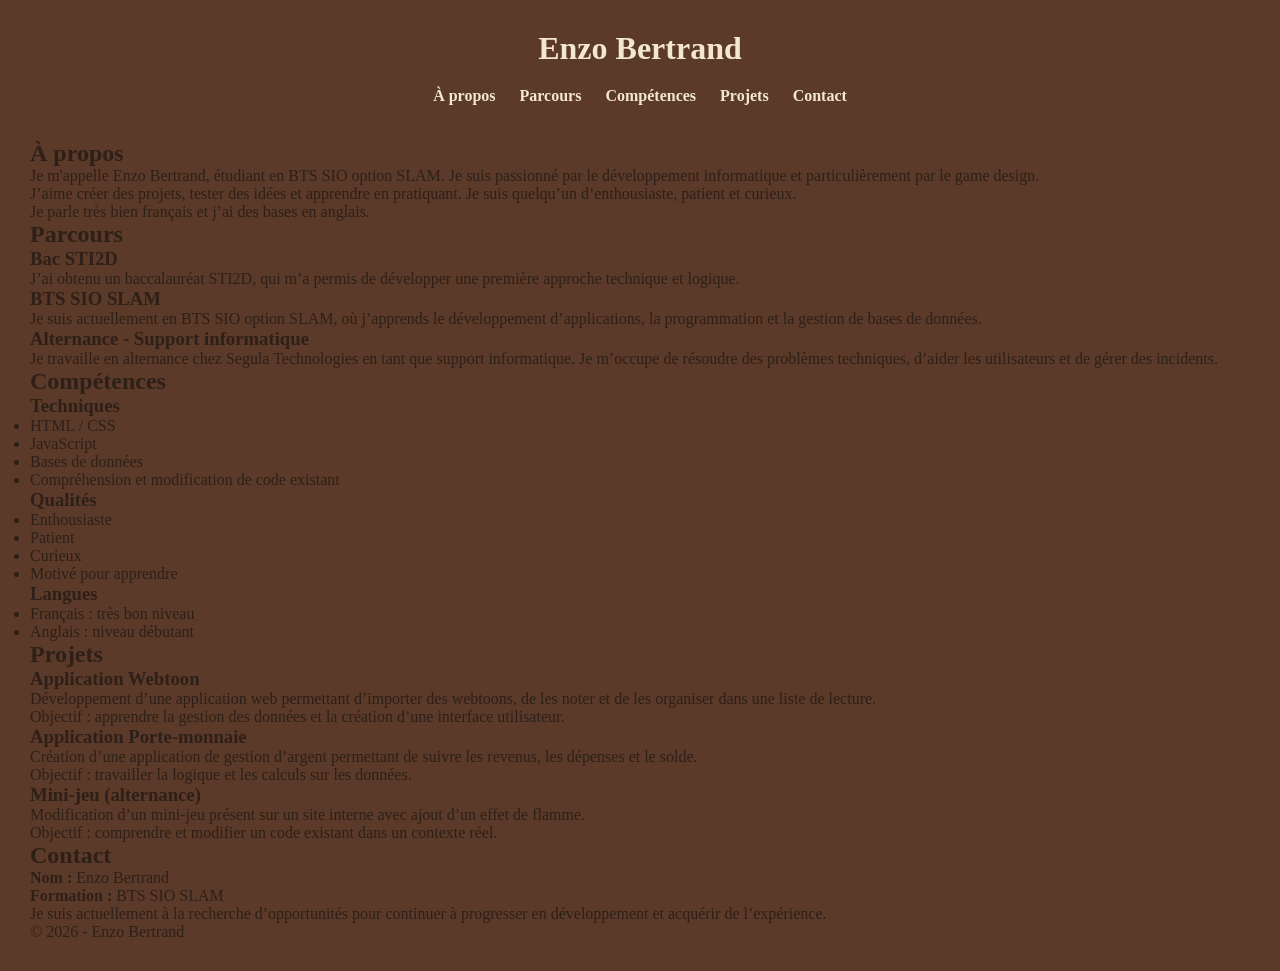
==== index.html @ bc3de28b "Revise index.html for portfolio update Updated portfolio structure and content." ====
<!DOCTYPE html>
<html lang="fr">
<head>
    <meta charset="UTF-8">
    <title>Portfolio - Enzo Bertrand</title>
    <link rel="stylesheet" href="style.css">
</head>
<body>

<header>
    <h1>Enzo Bertrand</h1>
    <nav>
        <a href="#apropos">À propos</a>
        <a href="#parcours">Parcours</a>
        <a href="#competences">Compétences</a>
        <a href="#projets">Projets</a>
        <a href="#contact">Contact</a>
    </nav>
</header>

<section id="apropos">
    <h2>À propos</h2>
    <p>
        Je m'appelle Enzo Bertrand, étudiant en BTS SIO option SLAM. Je suis passionné par le développement informatique et particulièrement par le game design.
    </p>
    <p>
        J’aime créer des projets, tester des idées et apprendre en pratiquant. Je suis quelqu’un d’enthousiaste, patient et curieux.
    </p>
    <p>
        Je parle très bien français et j’ai des bases en anglais.
    </p>
</section>

<section id="parcours">
    <h2>Parcours</h2>

    <div class="projet">
        <h3>Bac STI2D</h3>
        <p>
            J’ai obtenu un baccalauréat STI2D, qui m’a permis de développer une première approche technique et logique.
        </p>
    </div>

    <div class="projet">
        <h3>BTS SIO SLAM</h3>
        <p>
            Je suis actuellement en BTS SIO option SLAM, où j’apprends le développement d’applications, la programmation et la gestion de bases de données.
        </p>
    </div>

    <div class="projet">
        <h3>Alternance - Support informatique</h3>
        <p>
            Je travaille en alternance chez Segula Technologies en tant que support informatique.
            Je m’occupe de résoudre des problèmes techniques, d’aider les utilisateurs et de gérer des incidents.
        </p>
    </div>

</section>

<section id="competences">
    <h2>Compétences</h2>

    <h3>Techniques</h3>
    <ul>
        <li>HTML / CSS</li>
        <li>JavaScript</li>
        <li>Bases de données</li>
        <li>Compréhension et modification de code existant</li>
    </ul>

    <h3>Qualités</h3>
    <ul>
        <li>Enthousiaste</li>
        <li>Patient</li>
        <li>Curieux</li>
        <li>Motivé pour apprendre</li>
    </ul>

    <h3>Langues</h3>
    <ul>
        <li>Français : très bon niveau</li>
        <li>Anglais : niveau débutant</li>
    </ul>
</section>

<section id="projets">
    <h2>Projets</h2>

    <div class="projet">
        <h3>Application Webtoon</h3>
        <p>
            Développement d’une application web permettant d’importer des webtoons, de les noter et de les organiser dans une liste de lecture.
        </p>
        <p>
            Objectif : apprendre la gestion des données et la création d’une interface utilisateur.
        </p>
    </div>

    <div class="projet">
        <h3>Application Porte-monnaie</h3>
        <p>
            Création d’une application de gestion d’argent permettant de suivre les revenus, les dépenses et le solde.
        </p>
        <p>
            Objectif : travailler la logique et les calculs sur les données.
        </p>
    </div>

    <div class="projet">
        <h3>Mini-jeu (alternance)</h3>
        <p>
            Modification d’un mini-jeu présent sur un site interne avec ajout d’un effet de flamme.
        </p>
        <p>
            Objectif : comprendre et modifier un code existant dans un contexte réel.
        </p>
    </div>

</section>

<section id="contact">
    <h2>Contact</h2>
    <p><strong>Nom :</strong> Enzo Bertrand</p>
    <p><strong>Formation :</strong> BTS SIO SLAM</p>
    <p>
        Je suis actuellement à la recherche d’opportunités pour continuer à progresser en développement et acquérir de l’expérience.
    </p>
</section>

<footer>
    <p>© 2026 - Enzo Bertrand</p>
</footer>

<script src="script.js"></script>
</body>
</html>
---- style.css ----
* {
    margin: 0;
    padding: 0;
    box-sizing: border-box;
}

html {
    scroll-behavior: smooth;
}

body {
    font-family: Georgia, "Times New Roman", serif;
    background: #5b3a29;
    color: #2e2018;
    padding: 30px;
}

header {
    text-align: center;
    margin-bottom: 30px;
    color: #f3e7d0;
}

header h1 {
    margin-bottom: 15px;
    font-size: 32px;
}

nav a {
    display: inline-block;
    margin: 5px 10px;
    text-decoration: none;
    color: #f3e7d0;
    font-weight: bold;
    transition: 0.3s;
}

nav a:hover {
    color: #ffd27d;
}

.book {
    max-width: 900px;
    margin: 0 auto;
}

.page {
    min-height: 85vh;
    background: linear-gradient(to right, #f6ecd7, #efe1c4);
    margin-bottom: 30px;
    border-radius: 8px;
    box-shadow:
        0 10px 30px rgba(0, 0, 0, 0.35),
        inset 8px 0 20px rgba(0, 0, 0, 0.08);
    border: 1px solid #d8c5a3;
    position: relative;
    overflow: hidden;
}

.page::before {
    content: "";
    position: absolute;
    left: 50px;
    top: 0;
    width: 2px;
    height: 100%;
    background: rgba(120, 80, 40, 0.15);
}

.page-content {
    padding: 60px 70px 60px 90px;
    line-height: 1.8;
}

.page-content h2 {
    font-size: 32px;
    margin-bottom: 25px;
    color: #5a3825;
}

.page-content h3 {
    margin-top: 20px;
    margin-bottom: 10px;
    color: #6e4630;
}

.page-content p {
    margin-bottom: 15px;
    font-size: 18px;
}

.cover,
.back-cover {
    background: linear-gradient(135deg, #6b432c, #3e2417);
    color: #f8ead2;
    border: 3px solid #2b170e;
}

.cover .page-content,
.back-cover .page-content {
    color: #f8ead2;
}

.cover h2,
.back-cover h2 {
    color: #ffd89a;
}

.center {
    display: flex;
    flex-direction: column;
    justify-content: center;
    align-items: center;
    min-height: 85vh;
    text-align: center;
}

@media (max-width: 768px) {
    body {
        padding: 15px;
    }

    .page-content {
        padding: 35px 25px 35px 45px;
    }

    .page::before {
        left: 25px;
    }

    .page-content h2 {
        font-size: 26px;
    }

    .page-content p {
        font-size: 16px;
    }
}
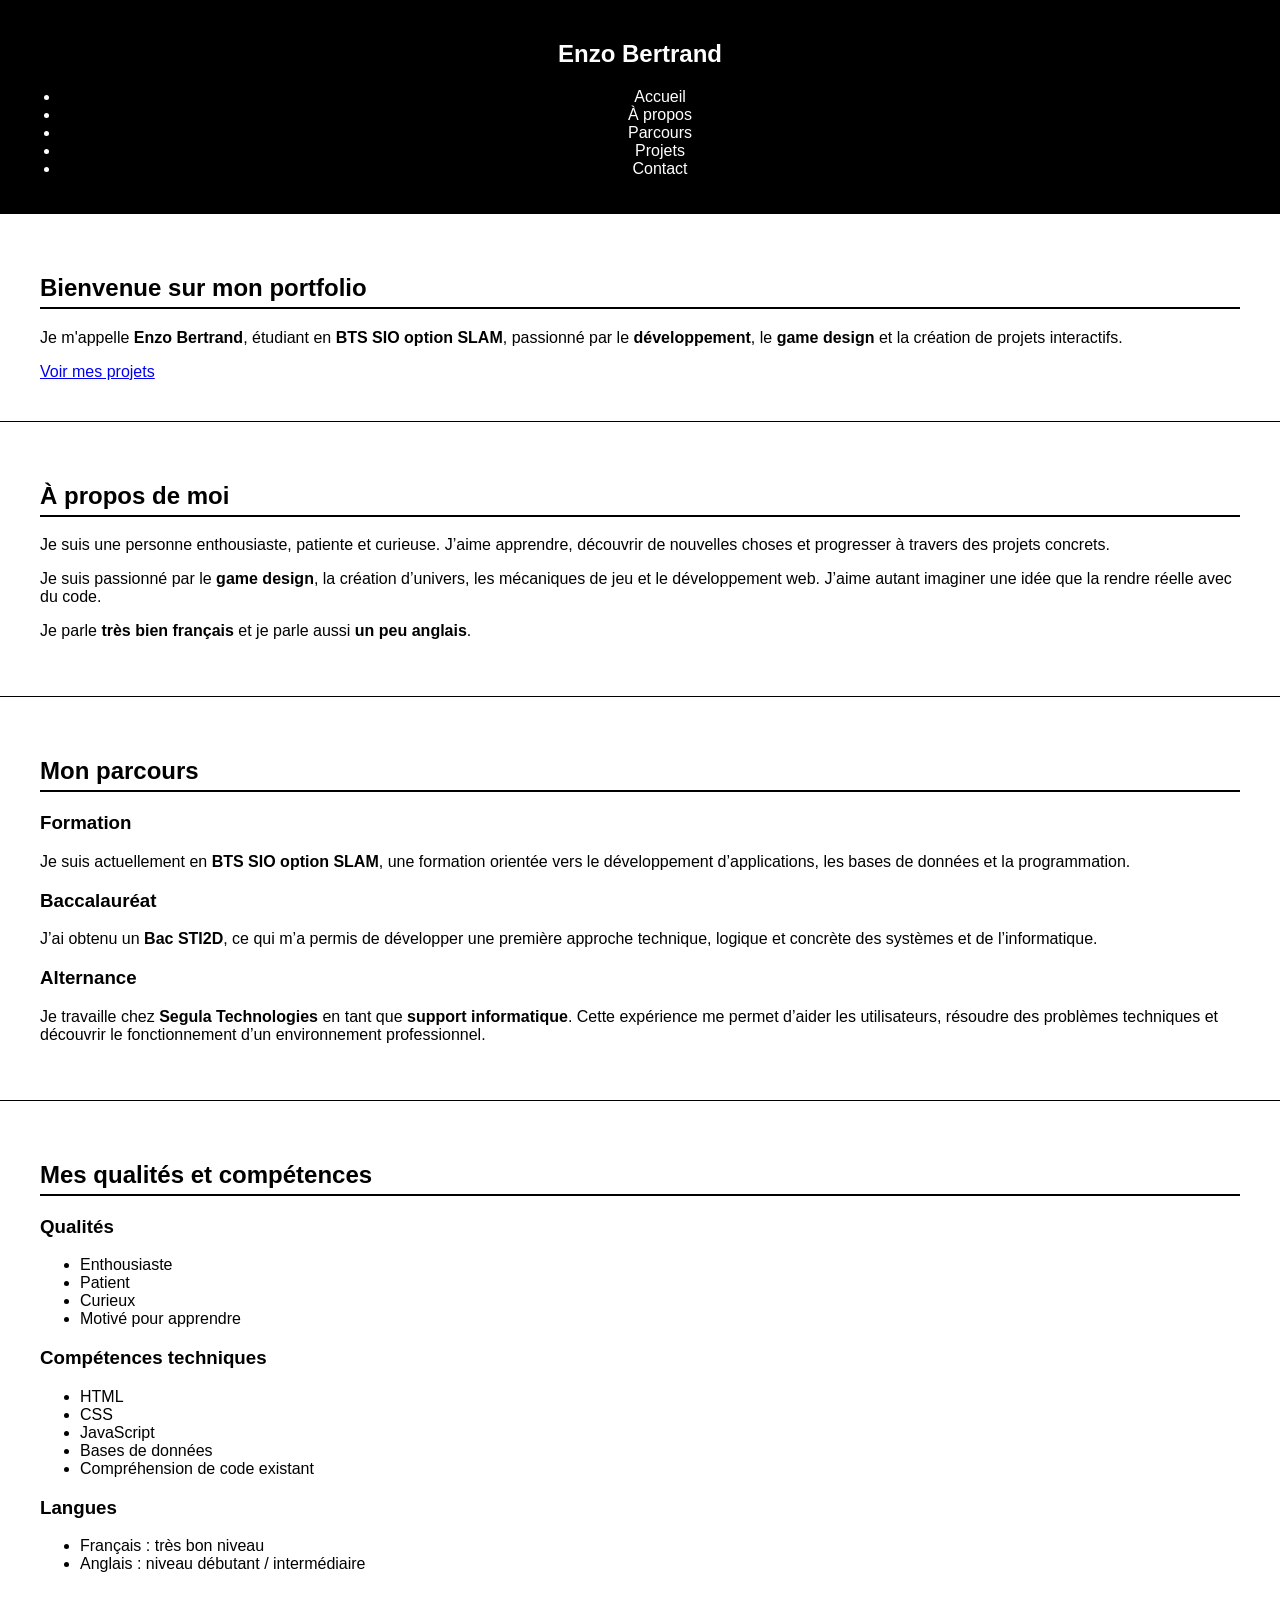
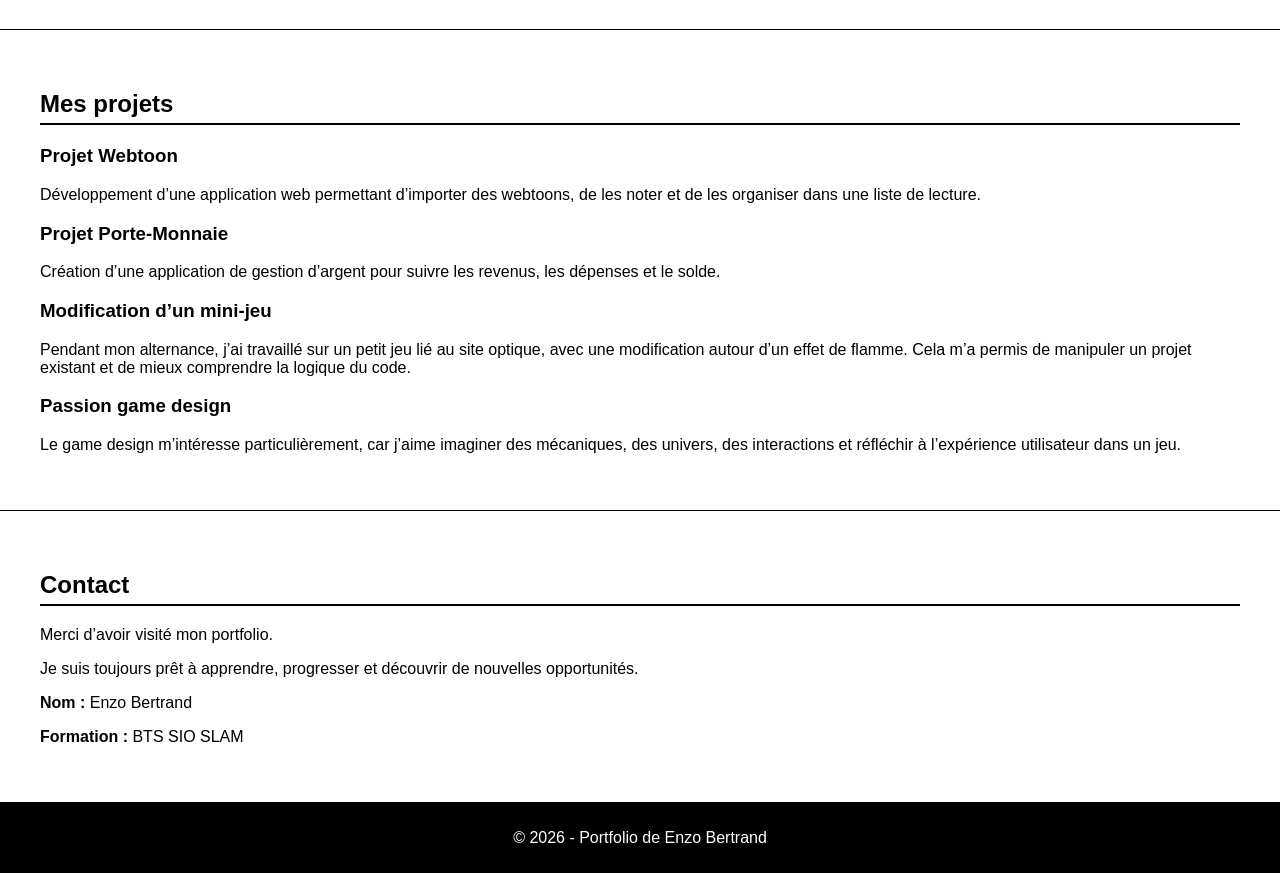
==== commit fb03b4b4: "Revise portfolio layout and content Updated the structure and content of the portfolio webpage, incl" ====
--- a/index.html
+++ b/index.html
@@ -2,136 +2,176 @@
 <html lang="fr">
 <head>
     <meta charset="UTF-8">
+    <meta name="viewport" content="width=device-width, initial-scale=1.0">
     <title>Portfolio - Enzo Bertrand</title>
     <link rel="stylesheet" href="style.css">
 </head>
 <body>
 
-<header>
-    <h1>Enzo Bertrand</h1>
-    <nav>
-        <a href="#apropos">À propos</a>
-        <a href="#parcours">Parcours</a>
-        <a href="#competences">Compétences</a>
-        <a href="#projets">Projets</a>
-        <a href="#contact">Contact</a>
-    </nav>
-</header>
+    <header>
+        <nav>
+            <h1 class="logo">Enzo Bertrand</h1>
+            <ul>
+                <li><a href="#accueil">Accueil</a></li>
+                <li><a href="#apropos">À propos</a></li>
+                <li><a href="#parcours">Parcours</a></li>
+                <li><a href="#projets">Projets</a></li>
+                <li><a href="#contact">Contact</a></li>
+            </ul>
+        </nav>
+    </header>
 
-<section id="apropos">
-    <h2>À propos</h2>
-    <p>
-        Je m'appelle Enzo Bertrand, étudiant en BTS SIO option SLAM. Je suis passionné par le développement informatique et particulièrement par le game design.
-    </p>
-    <p>
-        J’aime créer des projets, tester des idées et apprendre en pratiquant. Je suis quelqu’un d’enthousiaste, patient et curieux.
-    </p>
-    <p>
-        Je parle très bien français et j’ai des bases en anglais.
-    </p>
-</section>
+    <section id="accueil" class="hero">
+        <div class="hero-content">
+            <h2>Bienvenue sur mon portfolio</h2>
+            <p>
+                Je m'appelle <strong>Enzo Bertrand</strong>, étudiant en <strong>BTS SIO option SLAM</strong>,
+                passionné par le <strong>développement</strong>, le <strong>game design</strong>
+                et la création de projets interactifs.
+            </p>
+            <a href="#projets" class="btn">Voir mes projets</a>
+        </div>
+    </section>
 
-<section id="parcours">
-    <h2>Parcours</h2>
+    <section id="apropos" class="section">
+        <h2>À propos de moi</h2>
+        <div class="card">
+            <p>
+                Je suis une personne enthousiaste, patiente et curieuse. J’aime apprendre,
+                découvrir de nouvelles choses et progresser à travers des projets concrets.
+            </p>
+            <p>
+                Je suis passionné par le <strong>game design</strong>, la création d’univers,
+                les mécaniques de jeu et le développement web. J’aime autant imaginer une idée
+                que la rendre réelle avec du code.
+            </p>
+            <p>
+                Je parle <strong>très bien français</strong> et je parle aussi <strong>un peu anglais</strong>.
+            </p>
+        </div>
+    </section>
 
-    <div class="projet">
-        <h3>Bac STI2D</h3>
-        <p>
-            J’ai obtenu un baccalauréat STI2D, qui m’a permis de développer une première approche technique et logique.
-        </p>
-    </div>
+    <section id="parcours" class="section">
+        <h2>Mon parcours</h2>
+        <div class="grid">
+            <div class="card">
+                <h3>Formation</h3>
+                <p>
+                    Je suis actuellement en <strong>BTS SIO option SLAM</strong>, une formation
+                    orientée vers le développement d’applications, les bases de données
+                    et la programmation.
+                </p>
+            </div>
 
-    <div class="projet">
-        <h3>BTS SIO SLAM</h3>
-        <p>
-            Je suis actuellement en BTS SIO option SLAM, où j’apprends le développement d’applications, la programmation et la gestion de bases de données.
-        </p>
-    </div>
+            <div class="card">
+                <h3>Baccalauréat</h3>
+                <p>
+                    J’ai obtenu un <strong>Bac STI2D</strong>, ce qui m’a permis de développer
+                    une première approche technique, logique et concrète des systèmes
+                    et de l’informatique.
+                </p>
+            </div>
 
-    <div class="projet">
-        <h3>Alternance - Support informatique</h3>
-        <p>
-            Je travaille en alternance chez Segula Technologies en tant que support informatique.
-            Je m’occupe de résoudre des problèmes techniques, d’aider les utilisateurs et de gérer des incidents.
-        </p>
-    </div>
+            <div class="card">
+                <h3>Alternance</h3>
+                <p>
+                    Je travaille chez <strong>Segula Technologies</strong> en tant que
+                    <strong>support informatique</strong>. Cette expérience me permet d’aider
+                    les utilisateurs, résoudre des problèmes techniques et découvrir
+                    le fonctionnement d’un environnement professionnel.
+                </p>
+            </div>
+        </div>
+    </section>
 
-</section>
+    <section id="competences" class="section">
+        <h2>Mes qualités et compétences</h2>
+        <div class="grid">
+            <div class="card">
+                <h3>Qualités</h3>
+                <ul>
+                    <li>Enthousiaste</li>
+                    <li>Patient</li>
+                    <li>Curieux</li>
+                    <li>Motivé pour apprendre</li>
+                </ul>
+            </div>
 
-<section id="competences">
-    <h2>Compétences</h2>
+            <div class="card">
+                <h3>Compétences techniques</h3>
+                <ul>
+                    <li>HTML</li>
+                    <li>CSS</li>
+                    <li>JavaScript</li>
+                    <li>Bases de données</li>
+                    <li>Compréhension de code existant</li>
+                </ul>
+            </div>
 
-    <h3>Techniques</h3>
-    <ul>
-        <li>HTML / CSS</li>
-        <li>JavaScript</li>
-        <li>Bases de données</li>
-        <li>Compréhension et modification de code existant</li>
-    </ul>
+            <div class="card">
+                <h3>Langues</h3>
+                <ul>
+                    <li>Français : très bon niveau</li>
+                    <li>Anglais : niveau débutant / intermédiaire</li>
+                </ul>
+            </div>
+        </div>
+    </section>
 
-    <h3>Qualités</h3>
-    <ul>
-        <li>Enthousiaste</li>
-        <li>Patient</li>
-        <li>Curieux</li>
-        <li>Motivé pour apprendre</li>
-    </ul>
+    <section id="projets" class="section">
+        <h2>Mes projets</h2>
+        <div class="grid">
+            <div class="card">
+                <h3>Projet Webtoon</h3>
+                <p>
+                    Développement d’une application web permettant d’importer des webtoons,
+                    de les noter et de les organiser dans une liste de lecture.
+                </p>
+            </div>
 
-    <h3>Langues</h3>
-    <ul>
-        <li>Français : très bon niveau</li>
-        <li>Anglais : niveau débutant</li>
-    </ul>
-</section>
+            <div class="card">
+                <h3>Projet Porte-Monnaie</h3>
+                <p>
+                    Création d’une application de gestion d’argent pour suivre les revenus,
+                    les dépenses et le solde.
+                </p>
+            </div>
 
-<section id="projets">
-    <h2>Projets</h2>
+            <div class="card">
+                <h3>Modification d’un mini-jeu</h3>
+                <p>
+                    Pendant mon alternance, j’ai travaillé sur un petit jeu lié au site optique,
+                    avec une modification autour d’un effet de flamme. Cela m’a permis
+                    de manipuler un projet existant et de mieux comprendre la logique du code.
+                </p>
+            </div>
 
-    <div class="projet">
-        <h3>Application Webtoon</h3>
-        <p>
-            Développement d’une application web permettant d’importer des webtoons, de les noter et de les organiser dans une liste de lecture.
-        </p>
-        <p>
-            Objectif : apprendre la gestion des données et la création d’une interface utilisateur.
-        </p>
-    </div>
+            <div class="card">
+                <h3>Passion game design</h3>
+                <p>
+                    Le game design m’intéresse particulièrement, car j’aime imaginer des mécaniques,
+                    des univers, des interactions et réfléchir à l’expérience utilisateur dans un jeu.
+                </p>
+            </div>
+        </div>
+    </section>
 
-    <div class="projet">
-        <h3>Application Porte-monnaie</h3>
-        <p>
-            Création d’une application de gestion d’argent permettant de suivre les revenus, les dépenses et le solde.
-        </p>
-        <p>
-            Objectif : travailler la logique et les calculs sur les données.
-        </p>
-    </div>
+    <section id="contact" class="section">
+        <h2>Contact</h2>
+        <div class="card">
+            <p>Merci d’avoir visité mon portfolio.</p>
+            <p>
+                Je suis toujours prêt à apprendre, progresser et découvrir de nouvelles opportunités.
+            </p>
+            <p><strong>Nom :</strong> Enzo Bertrand</p>
+            <p><strong>Formation :</strong> BTS SIO SLAM</p>
+        </div>
+    </section>
 
-    <div class="projet">
-        <h3>Mini-jeu (alternance)</h3>
-        <p>
-            Modification d’un mini-jeu présent sur un site interne avec ajout d’un effet de flamme.
-        </p>
-        <p>
-            Objectif : comprendre et modifier un code existant dans un contexte réel.
-        </p>
-    </div>
+    <footer>
+        <p>© 2026 - Portfolio de Enzo Bertrand</p>
+    </footer>
 
-</section>
-
-<section id="contact">
-    <h2>Contact</h2>
-    <p><strong>Nom :</strong> Enzo Bertrand</p>
-    <p><strong>Formation :</strong> BTS SIO SLAM</p>
-    <p>
-        Je suis actuellement à la recherche d’opportunités pour continuer à progresser en développement et acquérir de l’expérience.
-    </p>
-</section>
-
-<footer>
-    <p>© 2026 - Enzo Bertrand</p>
-</footer>
-
-<script src="script.js"></script>
+    <script src="script.js"></script>
 </body>
 </html>
--- a/style.css
+++ b/style.css
@@ -1,138 +1,42 @@
-* {
+body {
+    font-family: Arial, sans-serif;
+    background-color: white;
+    color: black;
     margin: 0;
-    padding: 0;
-    box-sizing: border-box;
-}
-
-html {
-    scroll-behavior: smooth;
-}
-
-body {
-    font-family: Georgia, "Times New Roman", serif;
-    background: #5b3a29;
-    color: #2e2018;
-    padding: 30px;
 }
 
 header {
+    background-color: black;
+    color: white;
+    padding: 20px;
     text-align: center;
-    margin-bottom: 30px;
-    color: #f3e7d0;
-}
-
-header h1 {
-    margin-bottom: 15px;
-    font-size: 32px;
 }
 
 nav a {
-    display: inline-block;
-    margin: 5px 10px;
+    color: white;
+    margin: 0 10px;
     text-decoration: none;
-    color: #f3e7d0;
-    font-weight: bold;
-    transition: 0.3s;
 }
 
-nav a:hover {
-    color: #ffd27d;
+section {
+    padding: 40px;
+    border-bottom: 1px solid black;
 }
 
-.book {
-    max-width: 900px;
-    margin: 0 auto;
+h2 {
+    border-bottom: 2px solid black;
+    padding-bottom: 5px;
 }
 
-.page {
-    min-height: 85vh;
-    background: linear-gradient(to right, #f6ecd7, #efe1c4);
-    margin-bottom: 30px;
-    border-radius: 8px;
-    box-shadow:
-        0 10px 30px rgba(0, 0, 0, 0.35),
-        inset 8px 0 20px rgba(0, 0, 0, 0.08);
-    border: 1px solid #d8c5a3;
-    position: relative;
-    overflow: hidden;
+.projet {
+    margin-top: 20px;
+    padding: 10px;
+    border: 1px solid black;
 }
 
-.page::before {
-    content: "";
-    position: absolute;
-    left: 50px;
-    top: 0;
-    width: 2px;
-    height: 100%;
-    background: rgba(120, 80, 40, 0.15);
+footer {
+    background-color: black;
+    color: white;
+    text-align: center;
+    padding: 10px;
 }
-
-.page-content {
-    padding: 60px 70px 60px 90px;
-    line-height: 1.8;
-}
-
-.page-content h2 {
-    font-size: 32px;
-    margin-bottom: 25px;
-    color: #5a3825;
-}
-
-.page-content h3 {
-    margin-top: 20px;
-    margin-bottom: 10px;
-    color: #6e4630;
-}
-
-.page-content p {
-    margin-bottom: 15px;
-    font-size: 18px;
-}
-
-.cover,
-.back-cover {
-    background: linear-gradient(135deg, #6b432c, #3e2417);
-    color: #f8ead2;
-    border: 3px solid #2b170e;
-}
-
-.cover .page-content,
-.back-cover .page-content {
-    color: #f8ead2;
-}
-
-.cover h2,
-.back-cover h2 {
-    color: #ffd89a;
-}
-
-.center {
-    display: flex;
-    flex-direction: column;
-    justify-content: center;
-    align-items: center;
-    min-height: 85vh;
-    text-align: center;
-}
-
-@media (max-width: 768px) {
-    body {
-        padding: 15px;
-    }
-
-    .page-content {
-        padding: 35px 25px 35px 45px;
-    }
-
-    .page::before {
-        left: 25px;
-    }
-
-    .page-content h2 {
-        font-size: 26px;
-    }
-
-    .page-content p {
-        font-size: 16px;
-    }
-}
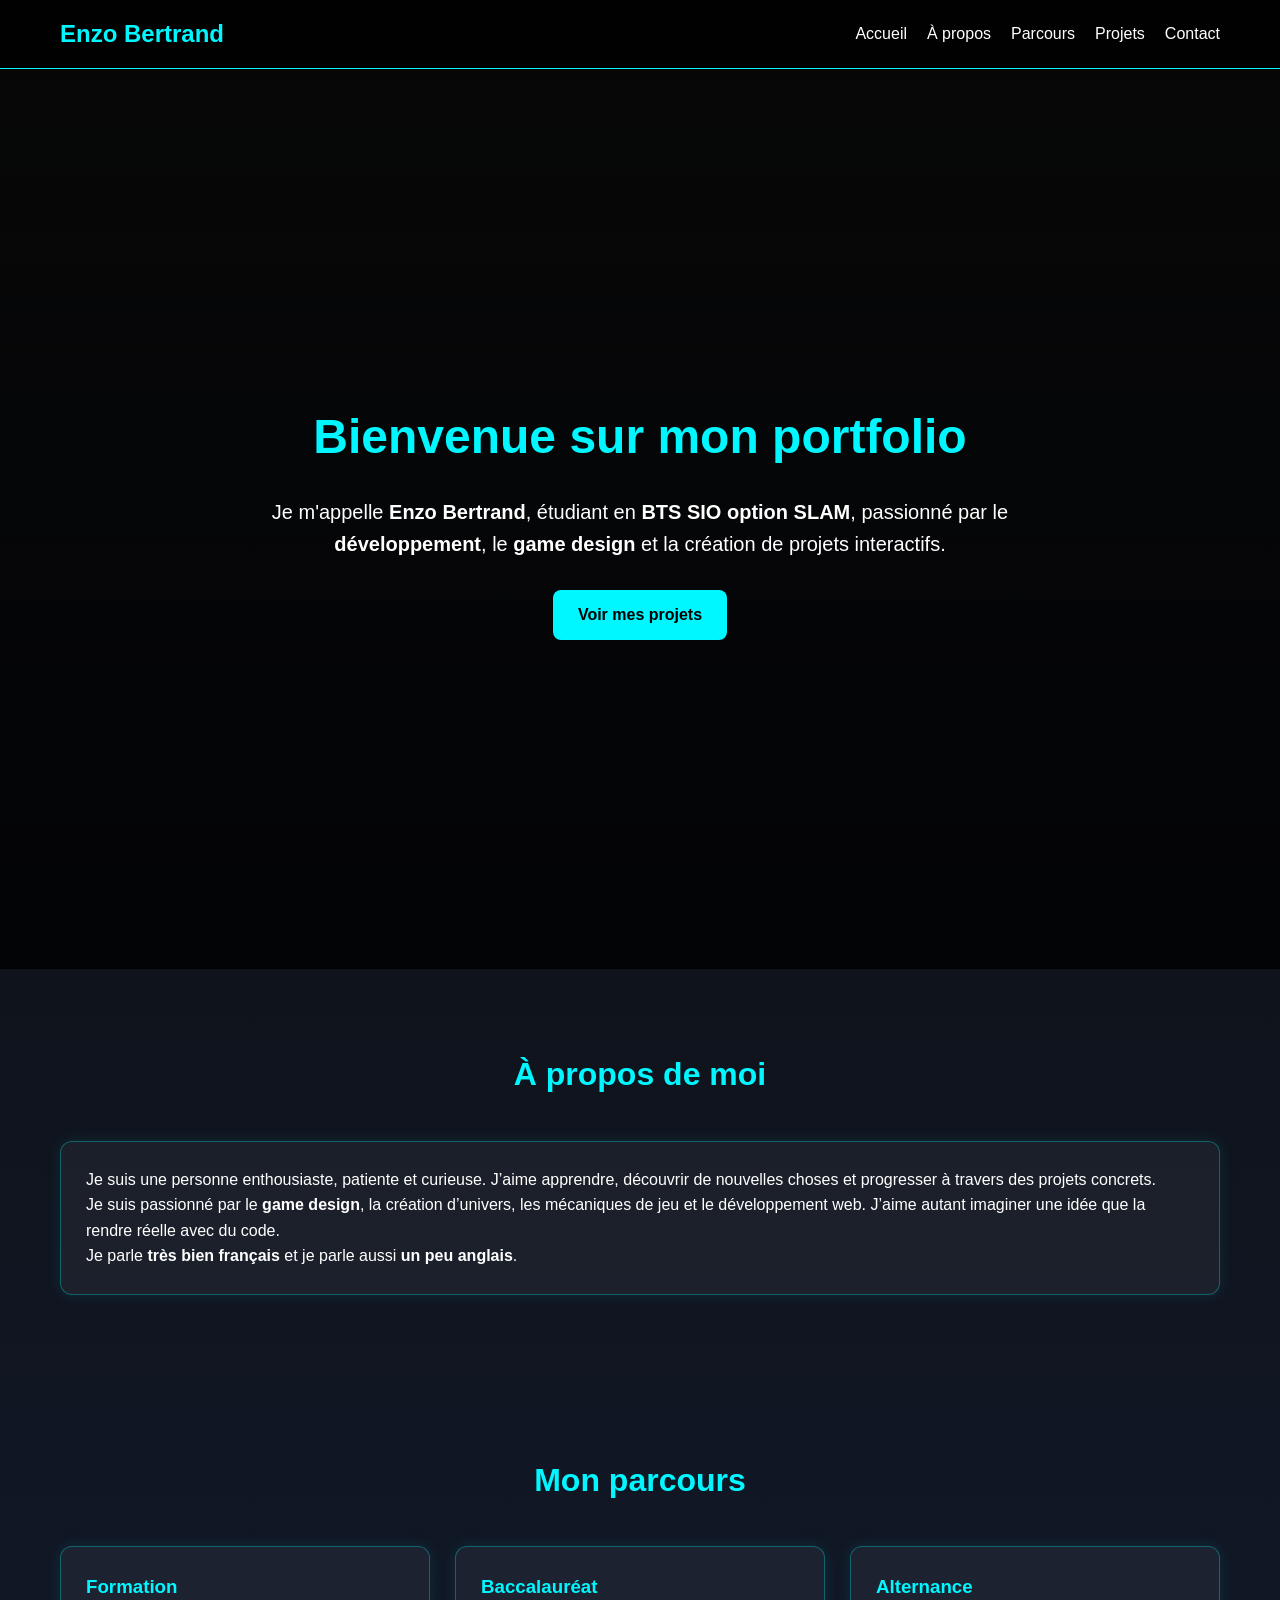
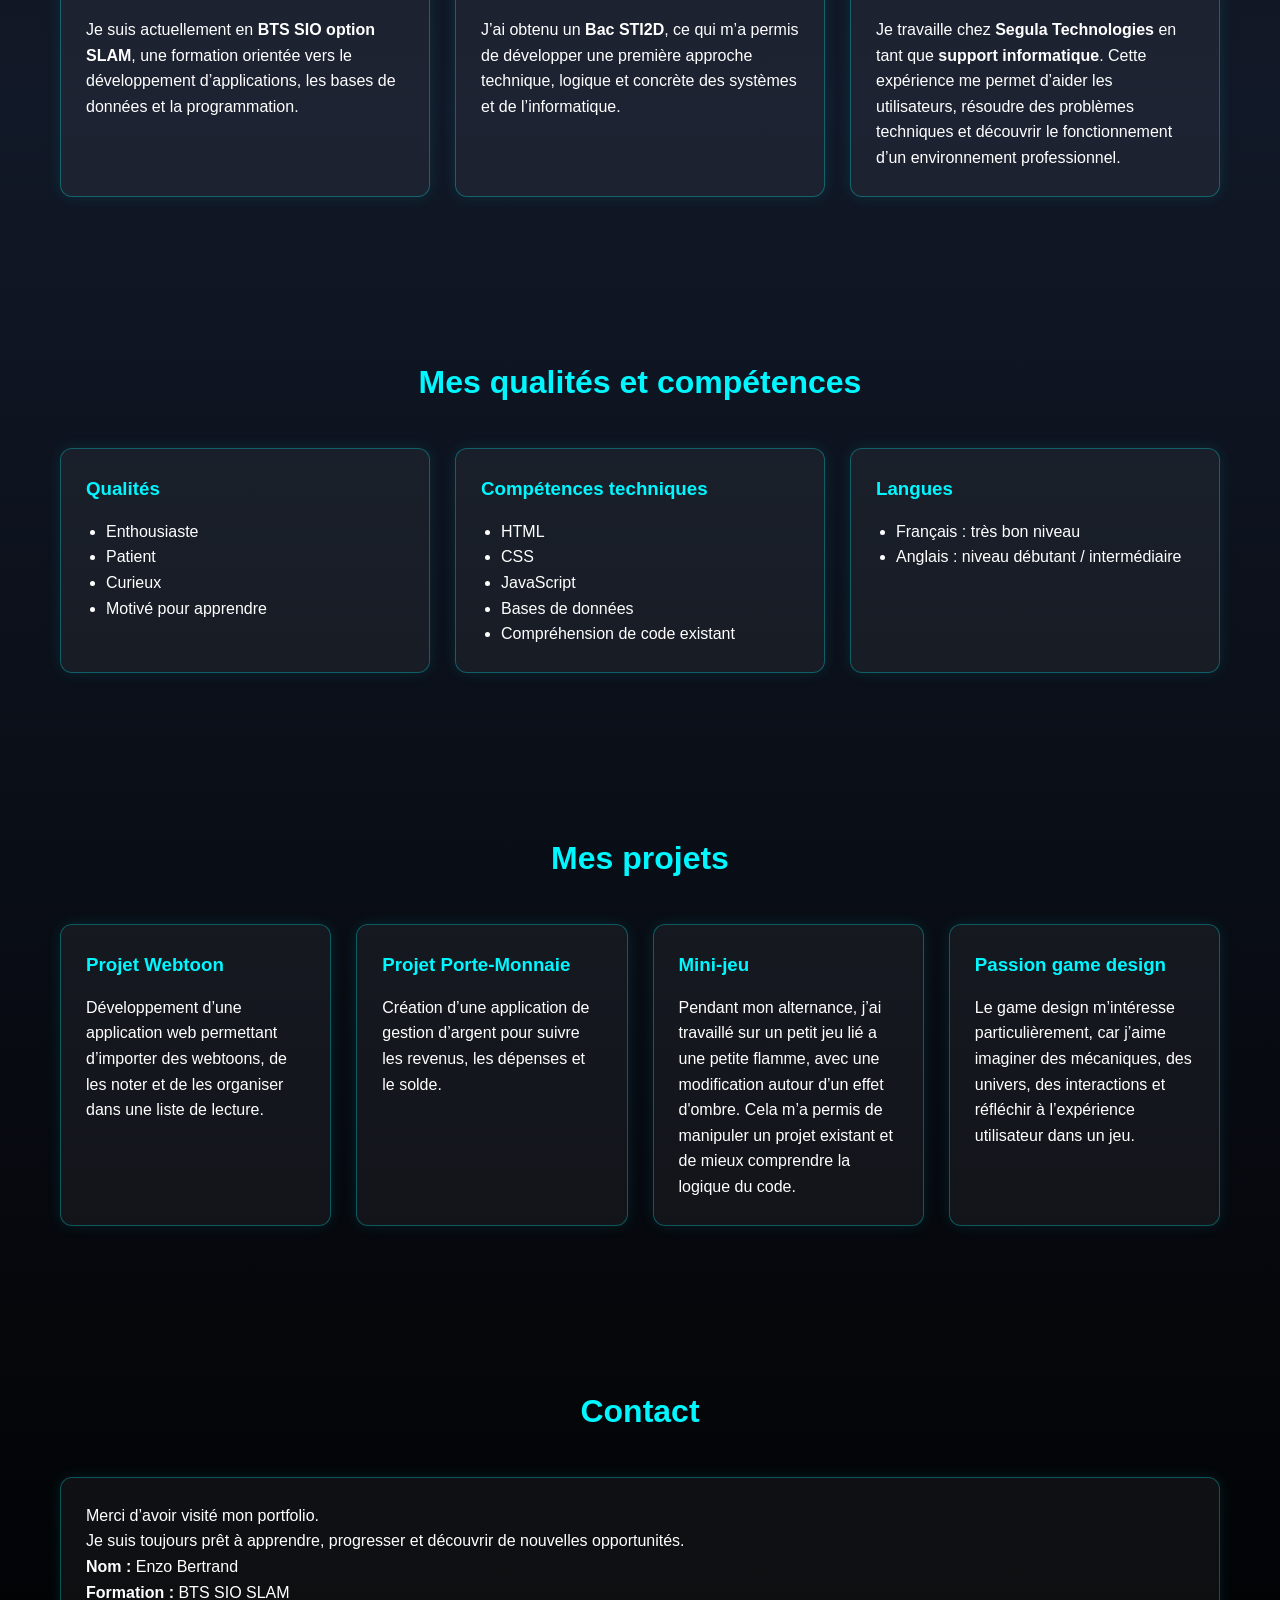
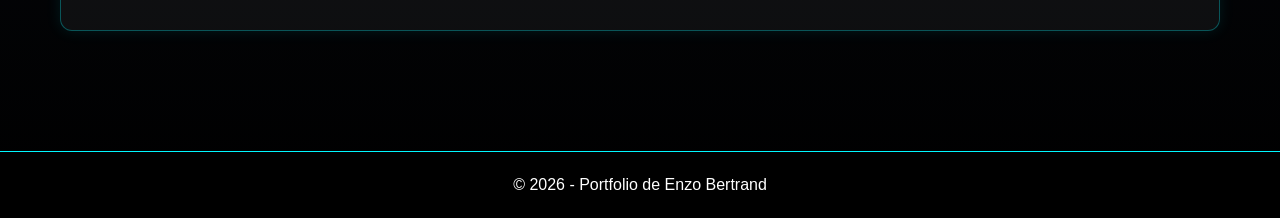
==== commit f8c63e5e: "Update index.html" ====
--- a/index.html
+++ b/index.html
@@ -138,10 +138,10 @@
             </div>
 
             <div class="card">
-                <h3>Modification d’un mini-jeu</h3>
+                <h3>Mini-jeu</h3>
                 <p>
-                    Pendant mon alternance, j’ai travaillé sur un petit jeu lié au site optique,
-                    avec une modification autour d’un effet de flamme. Cela m’a permis
+                    Pendant mon alternance, j’ai travaillé sur un petit jeu lié a une petite flamme,
+                    avec une modification autour d’un effet d'ombre. Cela m’a permis
                     de manipuler un projet existant et de mieux comprendre la logique du code.
                 </p>
             </div>
--- a/style.css
+++ b/style.css
@@ -1,42 +1,164 @@
+* {
+    margin: 0;
+    padding: 0;
+    box-sizing: border-box;
+}
+
 body {
     font-family: Arial, sans-serif;
-    background-color: white;
-    color: black;
-    margin: 0;
+    background: linear-gradient(to bottom, #0d0d0d, #111827, #000000);
+    color: white;
+    line-height: 1.6;
 }
 
 header {
-    background-color: black;
-    color: white;
-    padding: 20px;
-    text-align: center;
+    background-color: rgba(0, 0, 0, 0.85);
+    position: sticky;
+    top: 0;
+    z-index: 1000;
+    border-bottom: 1px solid #00f7ff;
 }
 
-nav a {
-    color: white;
-    margin: 0 10px;
-    text-decoration: none;
+nav {
+    max-width: 1200px;
+    margin: auto;
+    padding: 15px 20px;
+    display: flex;
+    justify-content: space-between;
+    align-items: center;
 }
 
-section {
-    padding: 40px;
-    border-bottom: 1px solid black;
+.logo {
+    color: #00f7ff;
+    font-size: 24px;
 }
 
-h2 {
-    border-bottom: 2px solid black;
-    padding-bottom: 5px;
+nav ul {
+    display: flex;
+    list-style: none;
+    gap: 20px;
 }
 
-.projet {
-    margin-top: 20px;
-    padding: 10px;
-    border: 1px solid black;
+nav ul li a {
+    text-decoration: none;
+    color: white;
+    transition: 0.3s;
+}
+
+nav ul li a:hover {
+    color: #00f7ff;
+}
+
+.hero {
+    min-height: 100vh;
+    display: flex;
+    justify-content: center;
+    align-items: center;
+    text-align: center;
+    padding: 40px 20px;
+    background:
+        linear-gradient(rgba(0,0,0,0.5), rgba(0,0,0,0.8)),
+        url("https://images.unsplash.com/photo-1516117172878-fd2c41f4a759?auto=format&fit=crop&w=1400&q=80");
+    background-size: cover;
+    background-position: center;
+}
+
+.hero-content {
+    max-width: 800px;
+}
+
+.hero h2 {
+    font-size: 48px;
+    margin-bottom: 20px;
+    color: #00f7ff;
+}
+
+.hero p {
+    font-size: 20px;
+    margin-bottom: 30px;
+}
+
+.btn {
+    display: inline-block;
+    padding: 12px 25px;
+    background-color: #00f7ff;
+    color: black;
+    text-decoration: none;
+    border-radius: 8px;
+    font-weight: bold;
+    transition: 0.3s;
+}
+
+.btn:hover {
+    background-color: #00b8c4;
+}
+
+.section {
+    max-width: 1200px;
+    margin: auto;
+    padding: 80px 20px;
+}
+
+.section h2 {
+    text-align: center;
+    font-size: 32px;
+    margin-bottom: 40px;
+    color: #00f7ff;
+}
+
+.grid {
+    display: grid;
+    grid-template-columns: repeat(auto-fit, minmax(250px, 1fr));
+    gap: 25px;
+}
+
+.card {
+    background-color: rgba(255, 255, 255, 0.05);
+    border: 1px solid rgba(0, 247, 255, 0.3);
+    border-radius: 12px;
+    padding: 25px;
+    box-shadow: 0 0 15px rgba(0, 247, 255, 0.1);
+    transition: transform 0.3s, box-shadow 0.3s;
+}
+
+.card:hover {
+    transform: translateY(-5px);
+    box-shadow: 0 0 20px rgba(0, 247, 255, 0.25);
+}
+
+.card h3 {
+    color: #00f7ff;
+    margin-bottom: 15px;
+}
+
+.card ul {
+    padding-left: 20px;
 }
 
 footer {
+    text-align: center;
+    padding: 20px;
     background-color: black;
-    color: white;
-    text-align: center;
-    padding: 10px;
+    border-top: 1px solid #00f7ff;
+    margin-top: 40px;
 }
+
+@media (max-width: 768px) {
+    nav {
+        flex-direction: column;
+        gap: 15px;
+    }
+
+    nav ul {
+        flex-wrap: wrap;
+        justify-content: center;
+    }
+
+    .hero h2 {
+        font-size: 32px;
+    }
+
+    .hero p {
+        font-size: 18px;
+    }
+}
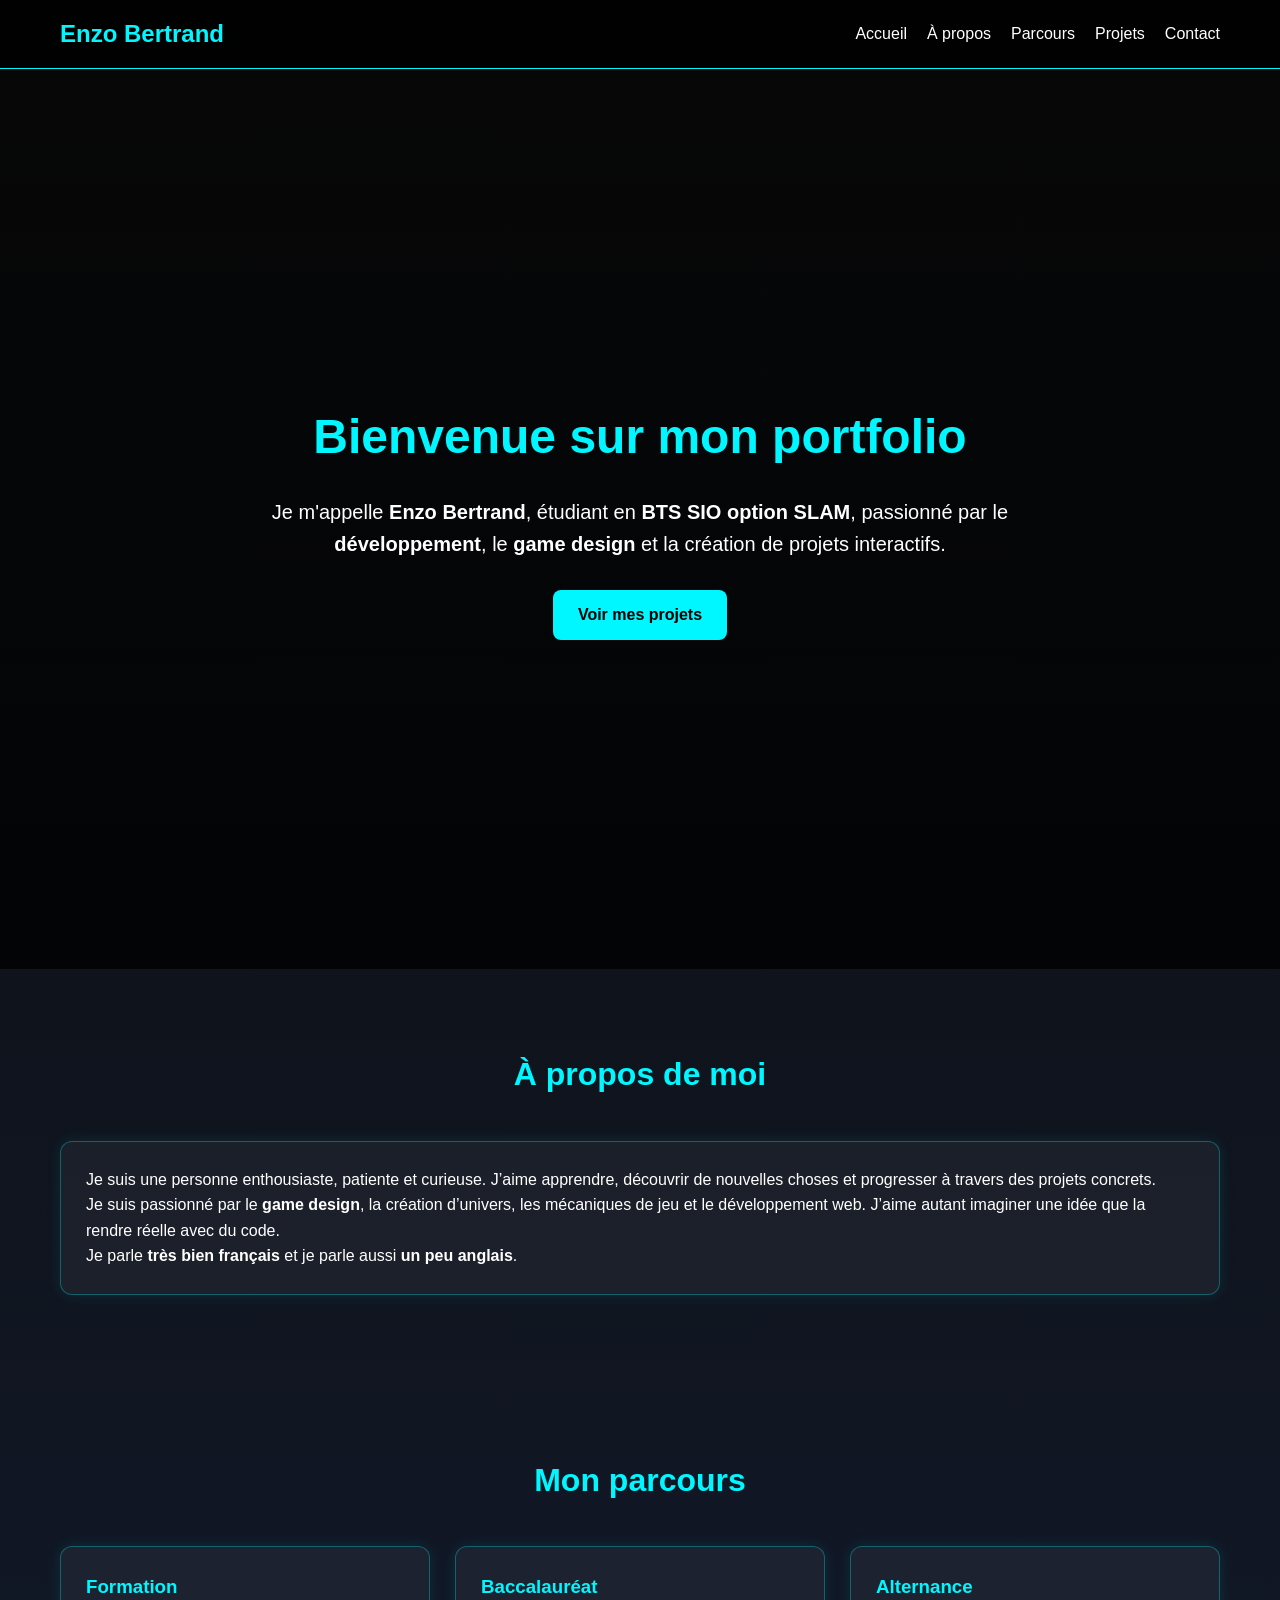
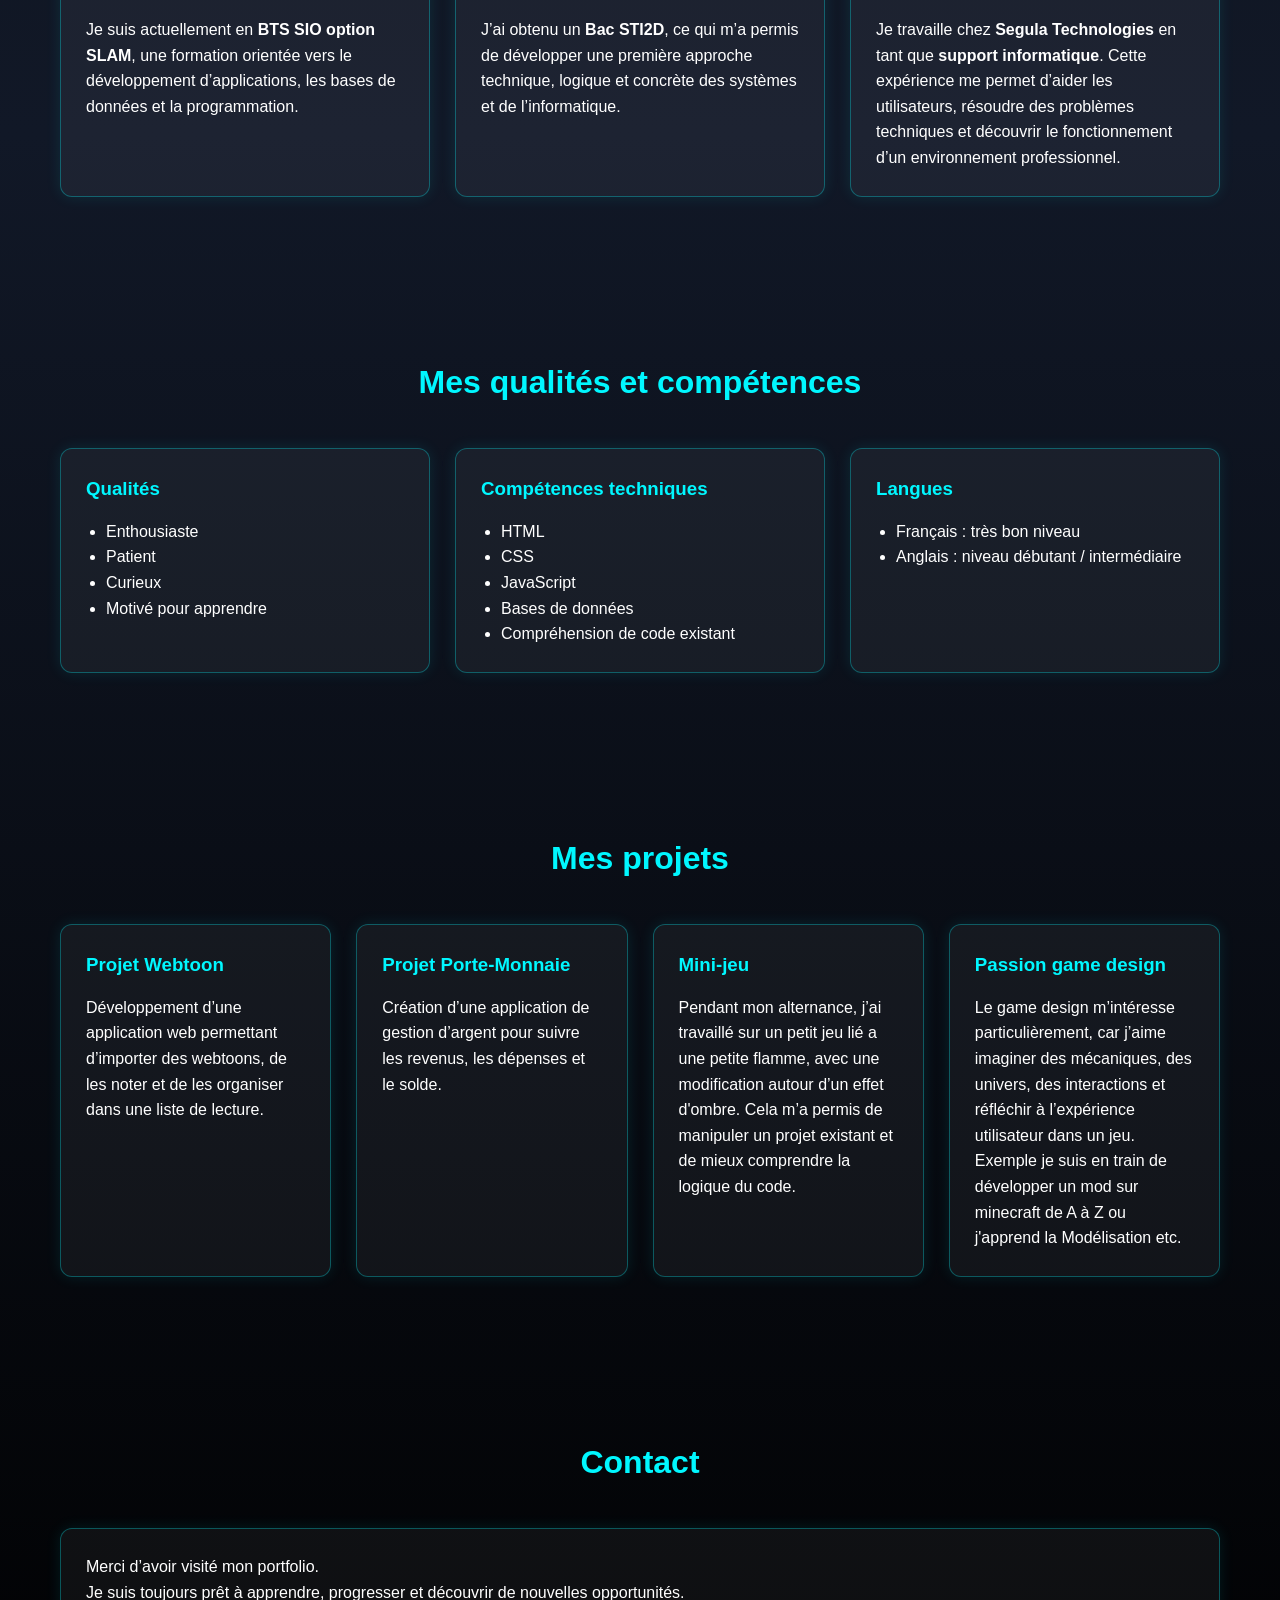
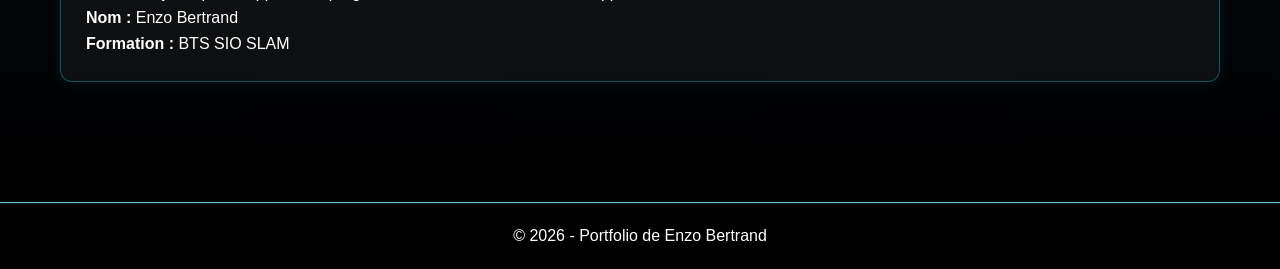
==== commit 6fe1f989: "Update index.html" ====
--- a/index.html
+++ b/index.html
@@ -151,6 +151,8 @@
                 <p>
                     Le game design m’intéresse particulièrement, car j’aime imaginer des mécaniques,
                     des univers, des interactions et réfléchir à l’expérience utilisateur dans un jeu.
+                    Exemple je suis en train de développer un mod sur minecraft de A à Z ou j'apprend la 
+                    Modélisation etc.
                 </p>
             </div>
         </div>
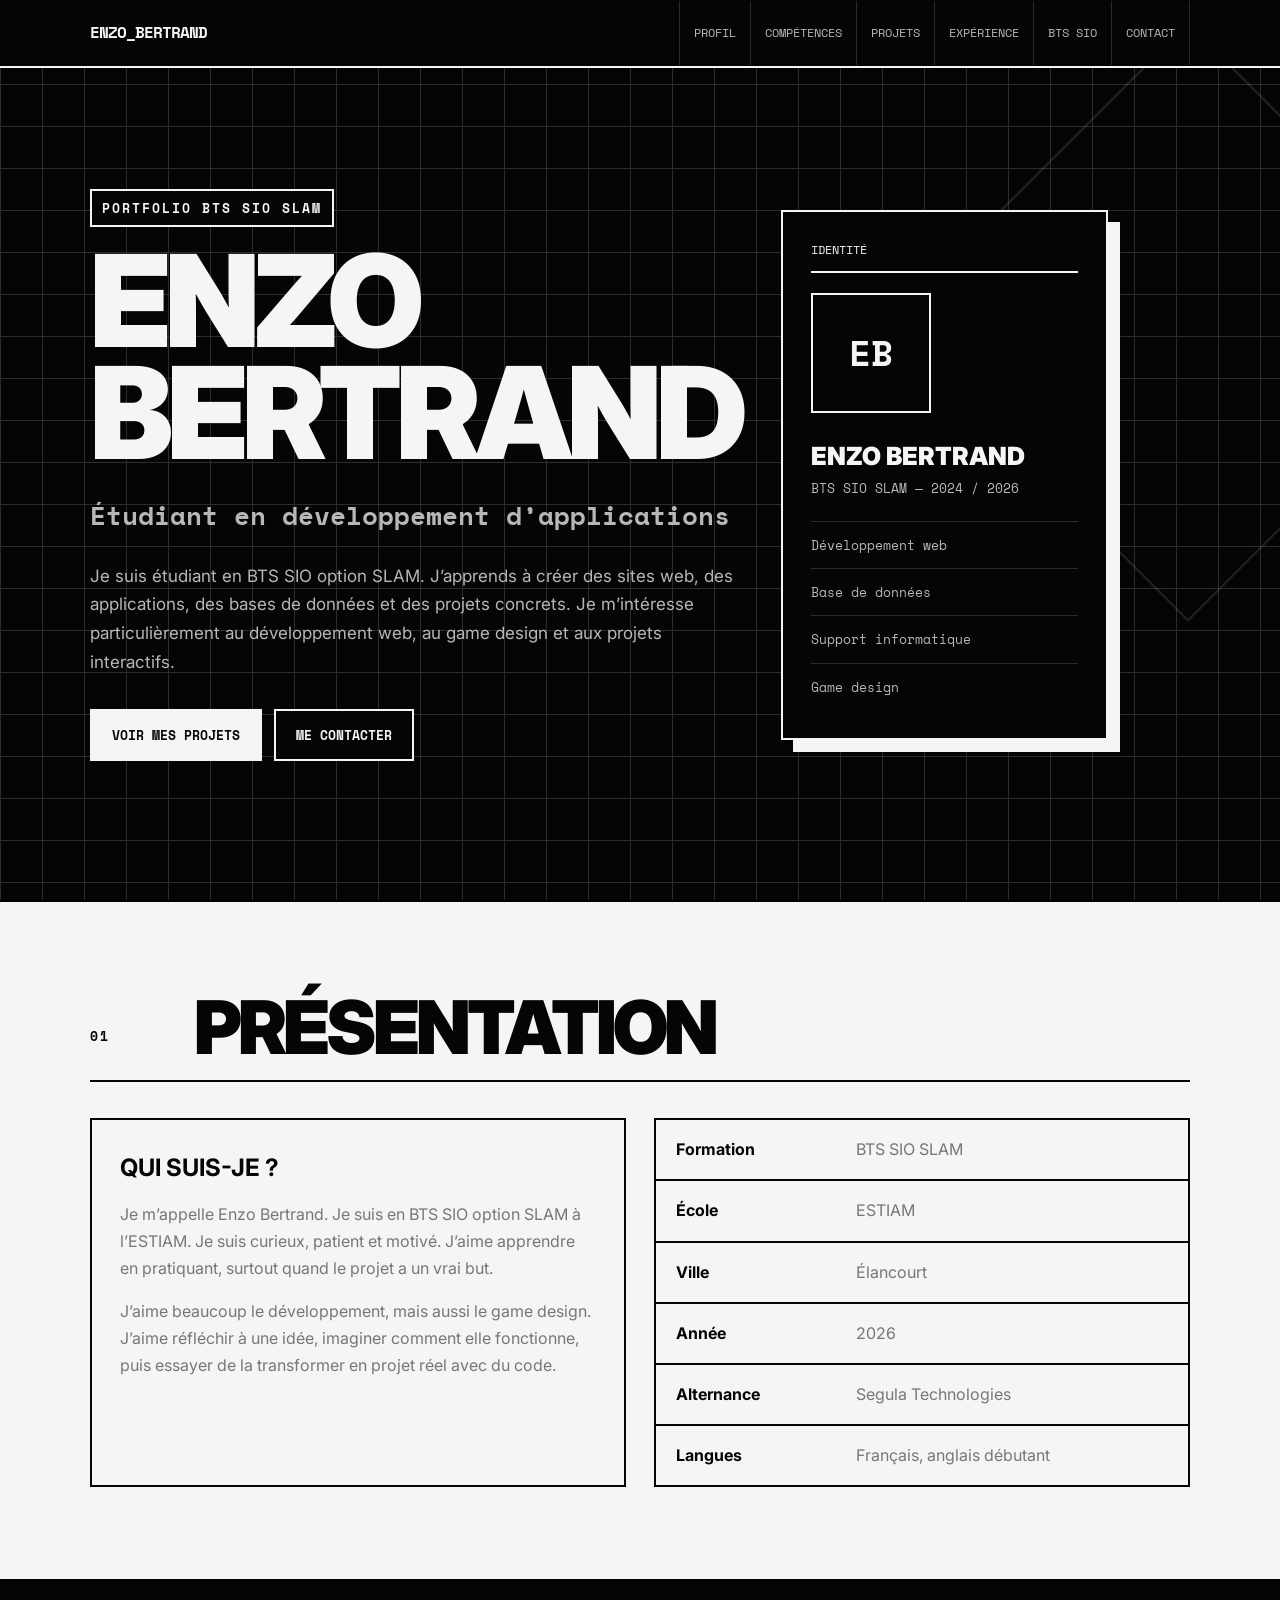
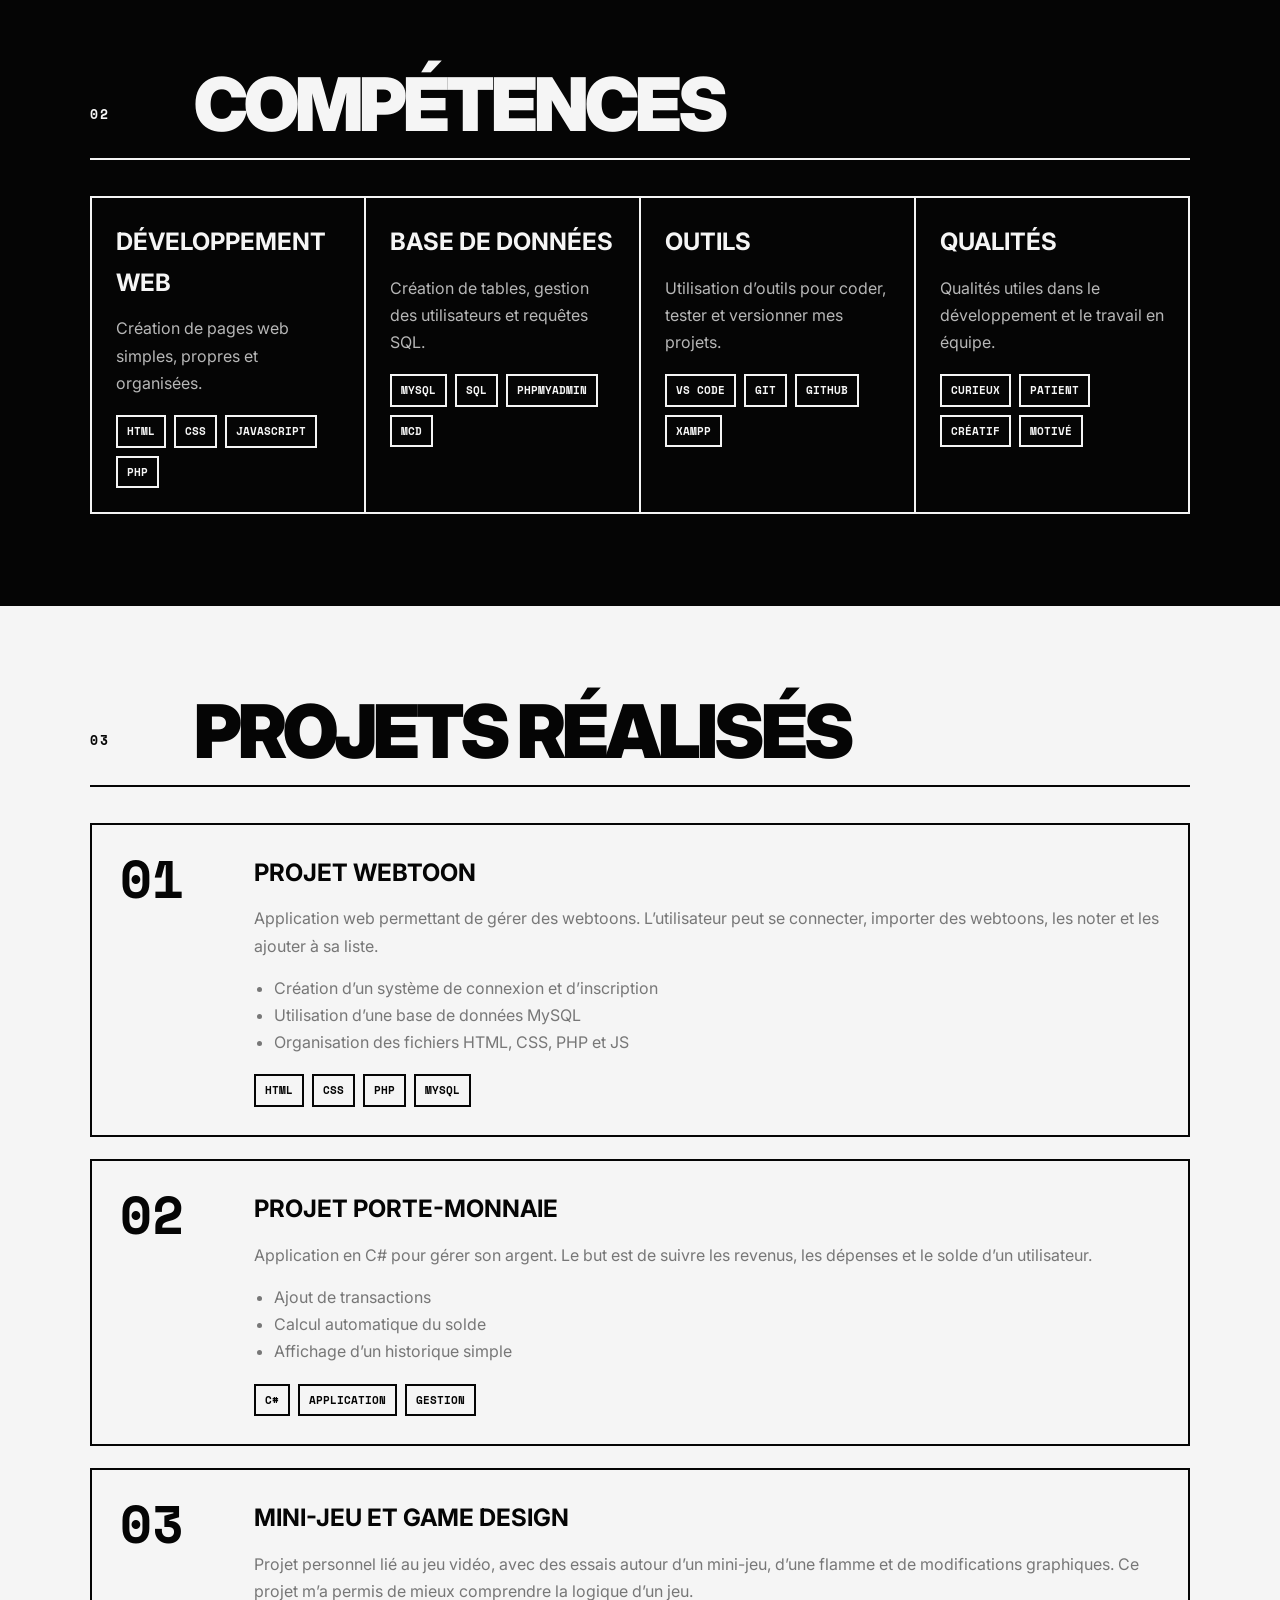
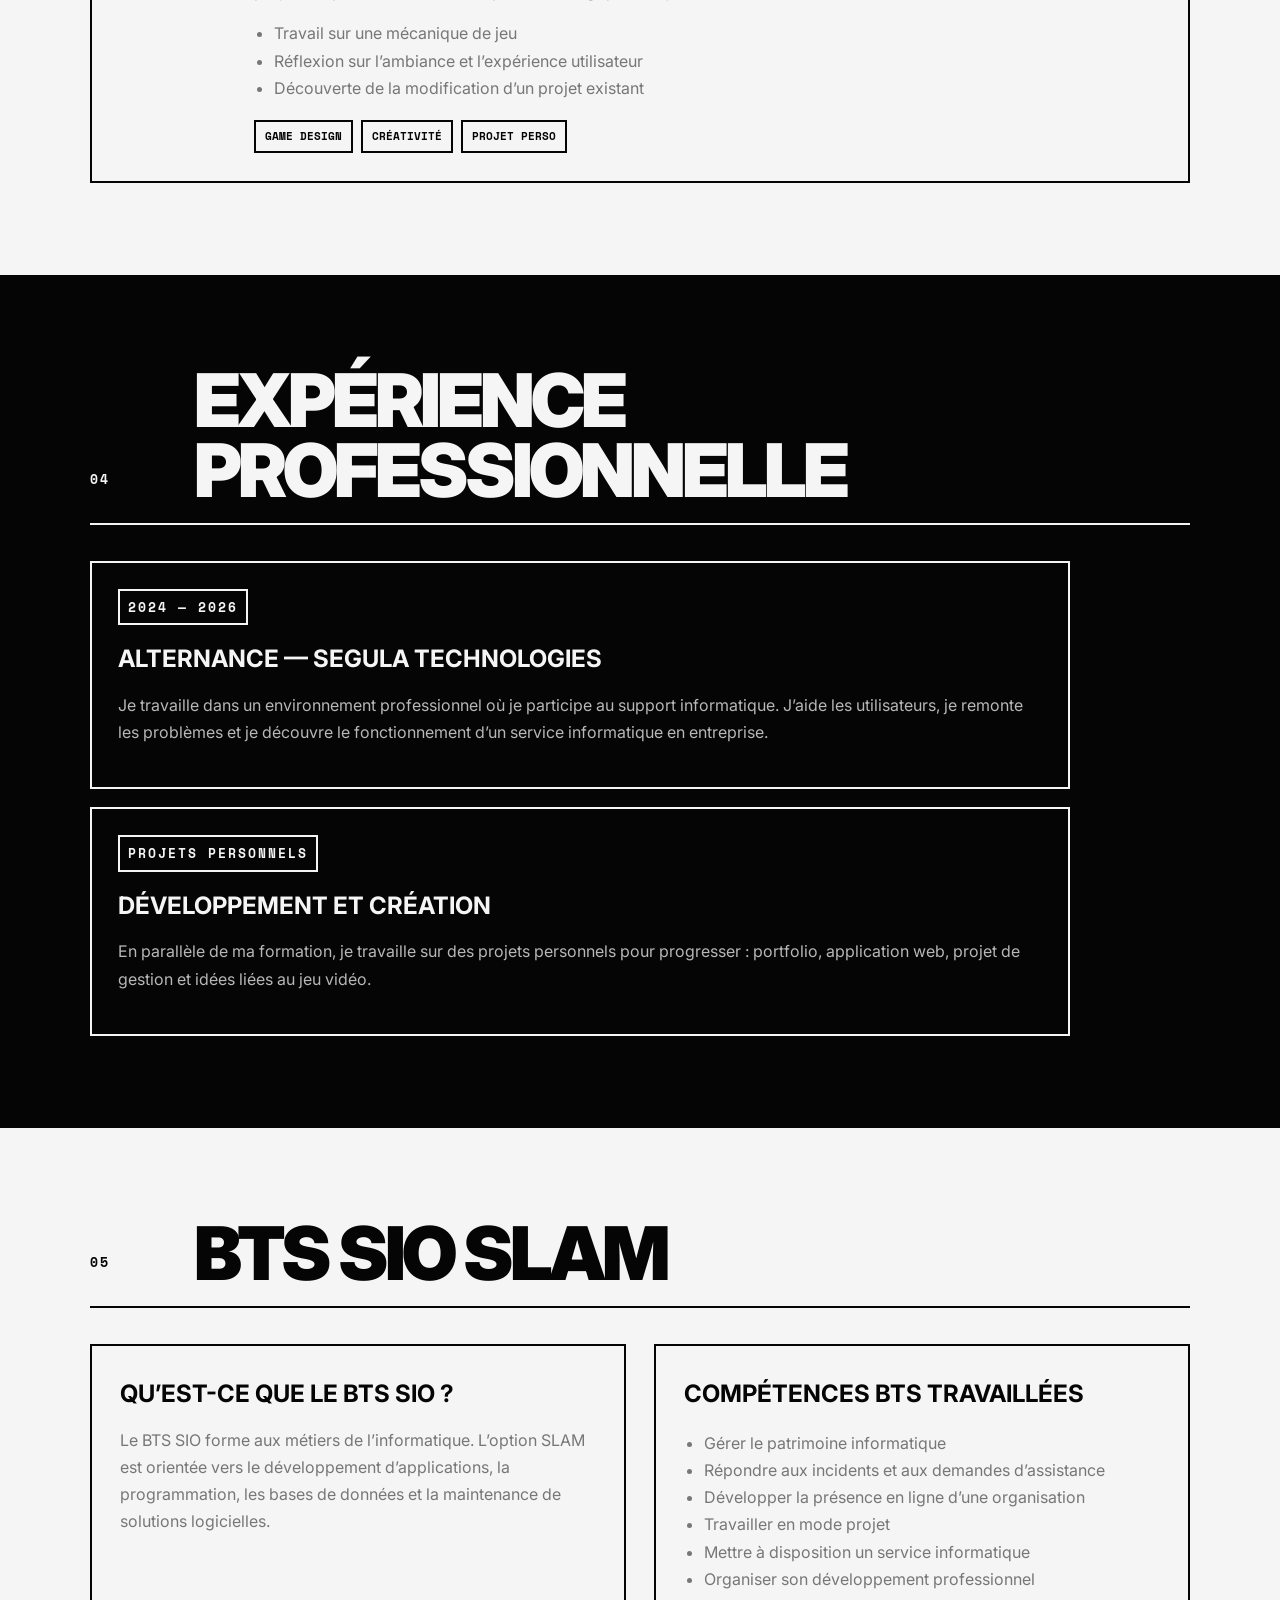
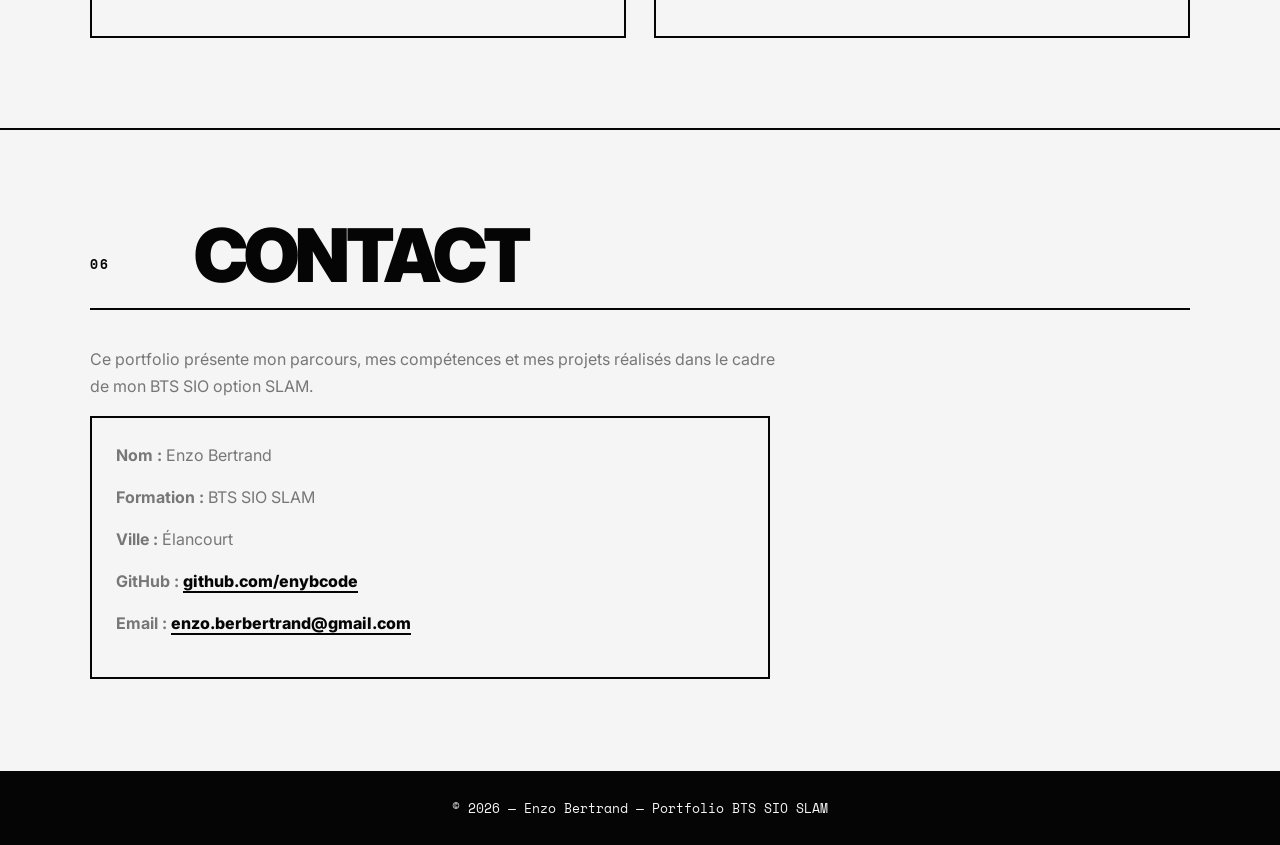
==== commit 5efc9df3: "Reset projet" ====
--- a/index.html
+++ b/index.html
@@ -3,177 +3,302 @@
 <head>
     <meta charset="UTF-8">
     <meta name="viewport" content="width=device-width, initial-scale=1.0">
-    <title>Portfolio - Enzo Bertrand</title>
+    <title>Portfolio — Enzo Bertrand</title>
     <link rel="stylesheet" href="style.css">
 </head>
 <body>
 
-    <header>
-        <nav>
-            <h1 class="logo">Enzo Bertrand</h1>
-            <ul>
-                <li><a href="#accueil">Accueil</a></li>
-                <li><a href="#apropos">À propos</a></li>
-                <li><a href="#parcours">Parcours</a></li>
-                <li><a href="#projets">Projets</a></li>
-                <li><a href="#contact">Contact</a></li>
-            </ul>
-        </nav>
-    </header>
-
+<header class="topbar">
+    <a href="#accueil" class="logo">ENZO_BERTRAND</a>
+
+    <nav>
+        <a href="#profil">Profil</a>
+        <a href="#competences">Compétences</a>
+        <a href="#projets">Projets</a>
+        <a href="#experience">Expérience</a>
+        <a href="#bts">BTS SIO</a>
+        <a href="#contact">Contact</a>
+    </nav>
+</header>
+
+<main>
     <section id="accueil" class="hero">
+        <div class="grid-background"></div>
+
         <div class="hero-content">
-            <h2>Bienvenue sur mon portfolio</h2>
-            <p>
-                Je m'appelle <strong>Enzo Bertrand</strong>, étudiant en <strong>BTS SIO option SLAM</strong>,
-                passionné par le <strong>développement</strong>, le <strong>game design</strong>
-                et la création de projets interactifs.
+            <p class="label">Portfolio BTS SIO SLAM</p>
+            <h1>Enzo<br>Bertrand</h1>
+            <h2>Étudiant en développement d’applications</h2>
+
+            <p class="intro">
+                Je suis étudiant en BTS SIO option SLAM. J’apprends à créer des sites web,
+                des applications, des bases de données et des projets concrets. Je m’intéresse
+                particulièrement au développement web, au game design et aux projets interactifs.
             </p>
-            <a href="#projets" class="btn">Voir mes projets</a>
-        </div>
-    </section>
-
-    <section id="apropos" class="section">
-        <h2>À propos de moi</h2>
-        <div class="card">
-            <p>
-                Je suis une personne enthousiaste, patiente et curieuse. J’aime apprendre,
-                découvrir de nouvelles choses et progresser à travers des projets concrets.
-            </p>
-            <p>
-                Je suis passionné par le <strong>game design</strong>, la création d’univers,
-                les mécaniques de jeu et le développement web. J’aime autant imaginer une idée
-                que la rendre réelle avec du code.
-            </p>
-            <p>
-                Je parle <strong>très bien français</strong> et je parle aussi <strong>un peu anglais</strong>.
-            </p>
-        </div>
-    </section>
-
-    <section id="parcours" class="section">
-        <h2>Mon parcours</h2>
-        <div class="grid">
-            <div class="card">
-                <h3>Formation</h3>
-                <p>
-                    Je suis actuellement en <strong>BTS SIO option SLAM</strong>, une formation
-                    orientée vers le développement d’applications, les bases de données
-                    et la programmation.
-                </p>
-            </div>
-
-            <div class="card">
-                <h3>Baccalauréat</h3>
-                <p>
-                    J’ai obtenu un <strong>Bac STI2D</strong>, ce qui m’a permis de développer
-                    une première approche technique, logique et concrète des systèmes
-                    et de l’informatique.
-                </p>
-            </div>
-
-            <div class="card">
-                <h3>Alternance</h3>
-                <p>
-                    Je travaille chez <strong>Segula Technologies</strong> en tant que
-                    <strong>support informatique</strong>. Cette expérience me permet d’aider
-                    les utilisateurs, résoudre des problèmes techniques et découvrir
-                    le fonctionnement d’un environnement professionnel.
-                </p>
-            </div>
-        </div>
-    </section>
-
-    <section id="competences" class="section">
-        <h2>Mes qualités et compétences</h2>
-        <div class="grid">
-            <div class="card">
+
+            <div class="hero-buttons">
+                <a href="#projets" class="btn btn-white">Voir mes projets</a>
+                <a href="#contact" class="btn btn-outline">Me contacter</a>
+            </div>
+        </div>
+
+        <aside class="profile-card">
+            <div class="profile-title">IDENTITÉ</div>
+            <div class="profile-monogram">EB</div>
+            <p class="profile-name">Enzo Bertrand</p>
+            <p class="profile-job">BTS SIO SLAM — 2024 / 2026</p>
+
+            <div class="profile-list">
+                <span>Développement web</span>
+                <span>Base de données</span>
+                <span>Support informatique</span>
+                <span>Game design</span>
+            </div>
+        </aside>
+    </section>
+
+    <section id="profil" class="section">
+        <div class="section-head">
+            <p class="section-number">01</p>
+            <h2>Présentation</h2>
+        </div>
+
+        <div class="two-columns">
+            <div class="block">
+                <h3>Qui suis-je ?</h3>
+                <p>
+                    Je m’appelle Enzo Bertrand. Je suis en BTS SIO option SLAM à l’ESTIAM.
+                    Je suis curieux, patient et motivé. J’aime apprendre en pratiquant,
+                    surtout quand le projet a un vrai but.
+                </p>
+                <p>
+                    J’aime beaucoup le développement, mais aussi le game design. J’aime réfléchir
+                    à une idée, imaginer comment elle fonctionne, puis essayer de la transformer
+                    en projet réel avec du code.
+                </p>
+            </div>
+
+            <div class="info-box">
+                <div><strong>Formation</strong><span>BTS SIO SLAM</span></div>
+                <div><strong>École</strong><span>ESTIAM</span></div>
+                <div><strong>Ville</strong><span>Élancourt</span></div>
+                <div><strong>Année</strong><span>2026</span></div>
+                <div><strong>Alternance</strong><span>Segula Technologies</span></div>
+                <div><strong>Langues</strong><span>Français, anglais débutant</span></div>
+            </div>
+        </div>
+    </section>
+
+    <section id="competences" class="section inverse">
+        <div class="section-head">
+            <p class="section-number">02</p>
+            <h2>Compétences</h2>
+        </div>
+
+        <div class="cards">
+            <article class="card">
+                <h3>Développement web</h3>
+                <p>Création de pages web simples, propres et organisées.</p>
+                <div class="tags">
+                    <span>HTML</span>
+                    <span>CSS</span>
+                    <span>JavaScript</span>
+                    <span>PHP</span>
+                </div>
+            </article>
+
+            <article class="card">
+                <h3>Base de données</h3>
+                <p>Création de tables, gestion des utilisateurs et requêtes SQL.</p>
+                <div class="tags">
+                    <span>MySQL</span>
+                    <span>SQL</span>
+                    <span>phpMyAdmin</span>
+                    <span>MCD</span>
+                </div>
+            </article>
+
+            <article class="card">
+                <h3>Outils</h3>
+                <p>Utilisation d’outils pour coder, tester et versionner mes projets.</p>
+                <div class="tags">
+                    <span>VS Code</span>
+                    <span>Git</span>
+                    <span>GitHub</span>
+                    <span>XAMPP</span>
+                </div>
+            </article>
+
+            <article class="card">
                 <h3>Qualités</h3>
-                <ul>
-                    <li>Enthousiaste</li>
-                    <li>Patient</li>
-                    <li>Curieux</li>
-                    <li>Motivé pour apprendre</li>
+                <p>Qualités utiles dans le développement et le travail en équipe.</p>
+                <div class="tags">
+                    <span>Curieux</span>
+                    <span>Patient</span>
+                    <span>Créatif</span>
+                    <span>Motivé</span>
+                </div>
+            </article>
+        </div>
+    </section>
+
+    <section id="projets" class="section">
+        <div class="section-head">
+            <p class="section-number">03</p>
+            <h2>Projets réalisés</h2>
+        </div>
+
+        <div class="project-list">
+            <article class="project">
+                <div class="project-number">01</div>
+                <div>
+                    <h3>Projet Webtoon</h3>
+                    <p>
+                        Application web permettant de gérer des webtoons. L’utilisateur peut
+                        se connecter, importer des webtoons, les noter et les ajouter à sa liste.
+                    </p>
+                    <ul>
+                        <li>Création d’un système de connexion et d’inscription</li>
+                        <li>Utilisation d’une base de données MySQL</li>
+                        <li>Organisation des fichiers HTML, CSS, PHP et JS</li>
+                    </ul>
+                    <div class="tags">
+                        <span>HTML</span>
+                        <span>CSS</span>
+                        <span>PHP</span>
+                        <span>MySQL</span>
+                    </div>
+                </div>
+            </article>
+
+            <article class="project">
+                <div class="project-number">02</div>
+                <div>
+                    <h3>Projet Porte-Monnaie</h3>
+                    <p>
+                        Application en C# pour gérer son argent. Le but est de suivre les revenus,
+                        les dépenses et le solde d’un utilisateur.
+                    </p>
+                    <ul>
+                        <li>Ajout de transactions</li>
+                        <li>Calcul automatique du solde</li>
+                        <li>Affichage d’un historique simple</li>
+                    </ul>
+                    <div class="tags">
+                        <span>C#</span>
+                        <span>Application</span>
+                        <span>Gestion</span>
+                    </div>
+                </div>
+            </article>
+
+            <article class="project">
+                <div class="project-number">03</div>
+                <div>
+                    <h3>Mini-jeu et game design</h3>
+                    <p>
+                        Projet personnel lié au jeu vidéo, avec des essais autour d’un mini-jeu,
+                        d’une flamme et de modifications graphiques. Ce projet m’a permis de mieux
+                        comprendre la logique d’un jeu.
+                    </p>
+                    <ul>
+                        <li>Travail sur une mécanique de jeu</li>
+                        <li>Réflexion sur l’ambiance et l’expérience utilisateur</li>
+                        <li>Découverte de la modification d’un projet existant</li>
+                    </ul>
+                    <div class="tags">
+                        <span>Game Design</span>
+                        <span>Créativité</span>
+                        <span>Projet perso</span>
+                    </div>
+                </div>
+            </article>
+        </div>
+    </section>
+
+    <section id="experience" class="section inverse">
+        <div class="section-head">
+            <p class="section-number">04</p>
+            <h2>Expérience professionnelle</h2>
+        </div>
+
+        <div class="timeline">
+            <article>
+                <span class="date">2024 — 2026</span>
+                <h3>Alternance — Segula Technologies</h3>
+                <p>
+                    Je travaille dans un environnement professionnel où je participe au support
+                    informatique. J’aide les utilisateurs, je remonte les problèmes et je découvre
+                    le fonctionnement d’un service informatique en entreprise.
+                </p>
+            </article>
+
+            <article>
+                <span class="date">Projets personnels</span>
+                <h3>Développement et création</h3>
+                <p>
+                    En parallèle de ma formation, je travaille sur des projets personnels pour progresser :
+                    portfolio, application web, projet de gestion et idées liées au jeu vidéo.
+                </p>
+            </article>
+        </div>
+    </section>
+
+    <section id="bts" class="section">
+        <div class="section-head">
+            <p class="section-number">05</p>
+            <h2>BTS SIO SLAM</h2>
+        </div>
+
+        <div class="two-columns">
+            <div class="block">
+                <h3>Qu’est-ce que le BTS SIO ?</h3>
+                <p>
+                    Le BTS SIO forme aux métiers de l’informatique. L’option SLAM est orientée
+                    vers le développement d’applications, la programmation, les bases de données
+                    et la maintenance de solutions logicielles.
+                </p>
+            </div>
+
+            <div class="block">
+                <h3>Compétences BTS travaillées</h3>
+                <ul class="clean-list">
+                    <li>Gérer le patrimoine informatique</li>
+                    <li>Répondre aux incidents et aux demandes d’assistance</li>
+                    <li>Développer la présence en ligne d’une organisation</li>
+                    <li>Travailler en mode projet</li>
+                    <li>Mettre à disposition un service informatique</li>
+                    <li>Organiser son développement professionnel</li>
                 </ul>
             </div>
-
-            <div class="card">
-                <h3>Compétences techniques</h3>
-                <ul>
-                    <li>HTML</li>
-                    <li>CSS</li>
-                    <li>JavaScript</li>
-                    <li>Bases de données</li>
-                    <li>Compréhension de code existant</li>
-                </ul>
-            </div>
-
-            <div class="card">
-                <h3>Langues</h3>
-                <ul>
-                    <li>Français : très bon niveau</li>
-                    <li>Anglais : niveau débutant / intermédiaire</li>
-                </ul>
-            </div>
-        </div>
-    </section>
-
-    <section id="projets" class="section">
-        <h2>Mes projets</h2>
-        <div class="grid">
-            <div class="card">
-                <h3>Projet Webtoon</h3>
-                <p>
-                    Développement d’une application web permettant d’importer des webtoons,
-                    de les noter et de les organiser dans une liste de lecture.
-                </p>
-            </div>
-
-            <div class="card">
-                <h3>Projet Porte-Monnaie</h3>
-                <p>
-                    Création d’une application de gestion d’argent pour suivre les revenus,
-                    les dépenses et le solde.
-                </p>
-            </div>
-
-            <div class="card">
-                <h3>Mini-jeu</h3>
-                <p>
-                    Pendant mon alternance, j’ai travaillé sur un petit jeu lié a une petite flamme,
-                    avec une modification autour d’un effet d'ombre. Cela m’a permis
-                    de manipuler un projet existant et de mieux comprendre la logique du code.
-                </p>
-            </div>
-
-            <div class="card">
-                <h3>Passion game design</h3>
-                <p>
-                    Le game design m’intéresse particulièrement, car j’aime imaginer des mécaniques,
-                    des univers, des interactions et réfléchir à l’expérience utilisateur dans un jeu.
-                    Exemple je suis en train de développer un mod sur minecraft de A à Z ou j'apprend la 
-                    Modélisation etc.
-                </p>
-            </div>
-        </div>
-    </section>
-
-    <section id="contact" class="section">
-        <h2>Contact</h2>
-        <div class="card">
-            <p>Merci d’avoir visité mon portfolio.</p>
-            <p>
-                Je suis toujours prêt à apprendre, progresser et découvrir de nouvelles opportunités.
-            </p>
+        </div>
+    </section>
+
+    <section id="contact" class="section contact">
+        <div class="section-head">
+            <p class="section-number">06</p>
+            <h2>Contact</h2>
+        </div>
+
+        <p class="contact-intro">
+            Ce portfolio présente mon parcours, mes compétences et mes projets réalisés
+            dans le cadre de mon BTS SIO option SLAM.
+        </p>
+
+        <div class="contact-box">
             <p><strong>Nom :</strong> Enzo Bertrand</p>
             <p><strong>Formation :</strong> BTS SIO SLAM</p>
-        </div>
-    </section>
-
-    <footer>
-        <p>© 2026 - Portfolio de Enzo Bertrand</p>
-    </footer>
-
-    <script src="script.js"></script>
+            <p><strong>Ville :</strong> Élancourt</p>
+            <p><strong>GitHub :</strong> <a href="https://github.com/enybcode" target="_blank">github.com/enybcode</a></p>
+            <p><strong>Email :</strong> <a href="mailto:enzo.berbertrand@gmail.com">enzo.berbertrand@gmail.com</a></p>
+        </div>
+    </section>
+</main>
+
+<footer>
+    <p>© 2026 — Enzo Bertrand — Portfolio BTS SIO SLAM</p>
+</footer>
+
+<script src="script.js"></script>
 </body>
 </html>
--- a/style.css
+++ b/style.css
@@ -1,164 +1,527 @@
+@import url('https://fonts.googleapis.com/css2?family=Inter:wght@400;500;700;800;900&family=Space+Mono:wght@400;700&display=swap');
+
+:root {
+    --black: #050505;
+    --black-2: #111111;
+    --white: #f5f5f5;
+    --pure-white: #ffffff;
+    --grey: #b7b7b7;
+    --grey-2: #777777;
+    --line: #2b2b2b;
+    --line-light: #d9d9d9;
+}
+
 * {
     margin: 0;
     padding: 0;
     box-sizing: border-box;
 }
 
+html {
+    scroll-behavior: smooth;
+}
+
 body {
-    font-family: Arial, sans-serif;
-    background: linear-gradient(to bottom, #0d0d0d, #111827, #000000);
-    color: white;
-    line-height: 1.6;
-}
-
-header {
-    background-color: rgba(0, 0, 0, 0.85);
-    position: sticky;
+    font-family: 'Inter', sans-serif;
+    background: var(--black);
+    color: var(--white);
+    line-height: 1.7;
+}
+
+.topbar {
+    position: fixed;
     top: 0;
-    z-index: 1000;
-    border-bottom: 1px solid #00f7ff;
+    width: 100%;
+    height: 68px;
+    background: var(--black);
+    border-bottom: 2px solid var(--white);
+    display: flex;
+    align-items: center;
+    justify-content: space-between;
+    padding: 0 7%;
+    z-index: 100;
+}
+
+.logo {
+    color: var(--white);
+    text-decoration: none;
+    font-family: 'Space Mono', monospace;
+    font-weight: 700;
+    letter-spacing: -1px;
+    text-transform: uppercase;
 }
 
 nav {
-    max-width: 1200px;
-    margin: auto;
-    padding: 15px 20px;
     display: flex;
-    justify-content: space-between;
-    align-items: center;
-}
-
-.logo {
-    color: #00f7ff;
-    font-size: 24px;
-}
-
-nav ul {
-    display: flex;
-    list-style: none;
-    gap: 20px;
-}
-
-nav ul li a {
+    gap: 0;
+    border-left: 1px solid var(--line);
+}
+
+nav a {
+    color: var(--grey);
     text-decoration: none;
-    color: white;
-    transition: 0.3s;
-}
-
-nav ul li a:hover {
-    color: #00f7ff;
+    font-family: 'Space Mono', monospace;
+    font-size: 12px;
+    padding: 22px 14px;
+    border-right: 1px solid var(--line);
+    text-transform: uppercase;
+}
+
+nav a:hover {
+    background: var(--white);
+    color: var(--black);
 }
 
 .hero {
     min-height: 100vh;
+    position: relative;
+    display: grid;
+    grid-template-columns: 1.2fr 0.8fr;
+    gap: 40px;
+    align-items: center;
+    padding: 130px 7% 80px;
+    overflow: hidden;
+    background: var(--black);
+}
+
+.grid-background {
+    position: absolute;
+    inset: 0;
+    opacity: 0.16;
+    background-image:
+        linear-gradient(var(--white) 1px, transparent 1px),
+        linear-gradient(90deg, var(--white) 1px, transparent 1px);
+    background-size: 42px 42px;
+}
+
+.hero::after {
+    content: "";
+    position: absolute;
+    right: -120px;
+    top: 110px;
+    width: 420px;
+    height: 420px;
+    border: 2px solid var(--white);
+    transform: rotate(45deg);
+    opacity: 0.12;
+}
+
+.hero-content,
+.profile-card {
+    position: relative;
+    z-index: 1;
+}
+
+.label,
+.section-number,
+.date {
+    font-family: 'Space Mono', monospace;
+    color: var(--white);
+    text-transform: uppercase;
+    letter-spacing: 2px;
+    font-size: 13px;
+    font-weight: 700;
+}
+
+.label {
+    display: inline-block;
+    border: 2px solid var(--white);
+    padding: 6px 10px;
+    margin-bottom: 18px;
+    background: var(--black);
+}
+
+.hero h1 {
+    font-size: clamp(58px, 10vw, 130px);
+    line-height: 0.88;
+    font-weight: 900;
+    letter-spacing: -6px;
+    text-transform: uppercase;
+    margin-bottom: 24px;
+}
+
+.hero h2 {
+    font-family: 'Space Mono', monospace;
+    font-size: clamp(18px, 2vw, 26px);
+    color: var(--grey);
+    margin-bottom: 24px;
+    max-width: 780px;
+}
+
+.intro {
+    max-width: 720px;
+    color: var(--grey);
+    font-size: 17px;
+    margin-bottom: 32px;
+}
+
+.hero-buttons {
     display: flex;
-    justify-content: center;
-    align-items: center;
-    text-align: center;
-    padding: 40px 20px;
-    background:
-        linear-gradient(rgba(0,0,0,0.5), rgba(0,0,0,0.8)),
-        url("https://images.unsplash.com/photo-1516117172878-fd2c41f4a759?auto=format&fit=crop&w=1400&q=80");
-    background-size: cover;
-    background-position: center;
-}
-
-.hero-content {
-    max-width: 800px;
-}
-
-.hero h2 {
-    font-size: 48px;
-    margin-bottom: 20px;
-    color: #00f7ff;
-}
-
-.hero p {
-    font-size: 20px;
-    margin-bottom: 30px;
+    gap: 12px;
+    flex-wrap: wrap;
 }
 
 .btn {
     display: inline-block;
-    padding: 12px 25px;
-    background-color: #00f7ff;
-    color: black;
+    padding: 13px 20px;
     text-decoration: none;
-    border-radius: 8px;
-    font-weight: bold;
-    transition: 0.3s;
+    border: 2px solid var(--white);
+    font-family: 'Space Mono', monospace;
+    font-weight: 700;
+    font-size: 13px;
+    text-transform: uppercase;
+    transition: 0.15s;
+}
+
+.btn-white {
+    background: var(--white);
+    color: var(--black);
+}
+
+.btn-outline {
+    color: var(--white);
+    background: var(--black);
 }
 
 .btn:hover {
-    background-color: #00b8c4;
+    transform: translate(-4px, -4px);
+    box-shadow: 4px 4px 0 var(--white);
+}
+
+.profile-card {
+    background: var(--black);
+    border: 2px solid var(--white);
+    padding: 28px;
+    box-shadow: 12px 12px 0 var(--white);
+}
+
+.profile-title {
+    font-family: 'Space Mono', monospace;
+    font-size: 12px;
+    border-bottom: 2px solid var(--white);
+    padding-bottom: 10px;
+    margin-bottom: 20px;
+}
+
+.profile-monogram {
+    width: 120px;
+    height: 120px;
+    border: 2px solid var(--white);
+    display: flex;
+    align-items: center;
+    justify-content: center;
+    font-family: 'Space Mono', monospace;
+    font-size: 36px;
+    font-weight: 700;
+    margin-bottom: 22px;
+}
+
+.profile-name {
+    font-size: 25px;
+    font-weight: 900;
+    text-transform: uppercase;
+}
+
+.profile-job {
+    color: var(--grey);
+    margin-bottom: 22px;
+    font-family: 'Space Mono', monospace;
+    font-size: 13px;
+}
+
+.profile-list {
+    display: grid;
+}
+
+.profile-list span {
+    border-top: 1px solid var(--line);
+    padding: 12px 0;
+    color: var(--grey);
+    font-family: 'Space Mono', monospace;
+    font-size: 13px;
 }
 
 .section {
-    max-width: 1200px;
-    margin: auto;
-    padding: 80px 20px;
+    padding: 90px 7%;
+    background: var(--white);
+    color: var(--black);
+    border-top: 2px solid var(--black);
+}
+
+.section.inverse {
+    background: var(--black);
+    color: var(--white);
+    border-top: 2px solid var(--white);
+}
+
+.section-head {
+    display: grid;
+    grid-template-columns: 80px 1fr;
+    align-items: end;
+    gap: 24px;
+    margin-bottom: 36px;
+    border-bottom: 2px solid currentColor;
+    padding-bottom: 18px;
+}
+
+.section .section-number {
+    color: var(--black);
+}
+
+.section.inverse .section-number {
+    color: var(--white);
 }
 
 .section h2 {
+    font-size: clamp(40px, 6vw, 74px);
+    line-height: 0.95;
+    font-weight: 900;
+    letter-spacing: -4px;
+    text-transform: uppercase;
+}
+
+.section h3 {
+    font-size: 24px;
+    margin-bottom: 12px;
+    text-transform: uppercase;
+}
+
+.section p {
+    color: var(--grey-2);
+    margin-bottom: 15px;
+}
+
+.section.inverse p {
+    color: var(--grey);
+}
+
+.two-columns {
+    display: grid;
+    grid-template-columns: 1fr 1fr;
+    gap: 28px;
+}
+
+.block,
+.info-box,
+.card,
+.project,
+.timeline article,
+.contact-box {
+    border: 2px solid currentColor;
+    background: transparent;
+}
+
+.block {
+    padding: 28px;
+}
+
+.info-box {
+    padding: 0;
+}
+
+.info-box div {
+    display: grid;
+    grid-template-columns: 160px 1fr;
+    gap: 20px;
+    padding: 16px 20px;
+    border-bottom: 2px solid var(--black);
+}
+
+.info-box div:last-child {
+    border-bottom: none;
+}
+
+.info-box span {
+    color: var(--grey-2);
+}
+
+.cards {
+    display: grid;
+    grid-template-columns: repeat(4, 1fr);
+    gap: 0;
+    border-top: 2px solid currentColor;
+    border-left: 2px solid currentColor;
+}
+
+.card {
+    padding: 24px;
+    border-left: none;
+    border-top: none;
+    min-height: 250px;
+    transition: 0.15s;
+}
+
+.card:hover,
+.project:hover,
+.timeline article:hover {
+    background: var(--white);
+    color: var(--black);
+}
+
+.card:hover p,
+.project:hover p,
+.timeline article:hover p {
+    color: var(--grey-2);
+}
+
+.tags {
+    display: flex;
+    flex-wrap: wrap;
+    gap: 8px;
+    margin-top: 18px;
+}
+
+.tags span {
+    border: 2px solid currentColor;
+    padding: 5px 9px;
+    font-family: 'Space Mono', monospace;
+    font-size: 11px;
+    font-weight: 700;
+    text-transform: uppercase;
+}
+
+.project-list {
+    display: grid;
+    gap: 22px;
+}
+
+.project {
+    display: grid;
+    grid-template-columns: 110px 1fr;
+    gap: 24px;
+    padding: 28px;
+    transition: 0.15s;
+}
+
+.project-number {
+    font-family: 'Space Mono', monospace;
+    font-size: 52px;
+    font-weight: 700;
+    line-height: 1;
+}
+
+.project ul,
+.clean-list {
+    padding-left: 20px;
+    color: var(--grey-2);
+    margin: 15px 0;
+}
+
+.section.inverse .project ul,
+.section.inverse .clean-list {
+    color: var(--grey);
+}
+
+.timeline {
+    display: grid;
+    gap: 18px;
+    max-width: 980px;
+}
+
+.timeline article {
+    padding: 26px;
+    transition: 0.15s;
+}
+
+.date {
+    display: inline-block;
+    border: 2px solid currentColor;
+    padding: 5px 8px;
+    margin-bottom: 14px;
+}
+
+.contact {
+    background: var(--white);
+}
+
+.contact-intro {
+    max-width: 700px;
+}
+
+.contact-box {
+    padding: 24px;
+    max-width: 680px;
+}
+
+.contact-box a {
+    color: var(--black);
+    font-weight: 800;
+    text-decoration: none;
+    border-bottom: 2px solid var(--black);
+}
+
+.contact-box a:hover {
+    background: var(--black);
+    color: var(--white);
+}
+
+footer {
+    background: var(--black);
+    color: var(--white);
+    border-top: 2px solid var(--white);
     text-align: center;
-    font-size: 32px;
-    margin-bottom: 40px;
-    color: #00f7ff;
-}
-
-.grid {
-    display: grid;
-    grid-template-columns: repeat(auto-fit, minmax(250px, 1fr));
-    gap: 25px;
-}
-
-.card {
-    background-color: rgba(255, 255, 255, 0.05);
-    border: 1px solid rgba(0, 247, 255, 0.3);
-    border-radius: 12px;
-    padding: 25px;
-    box-shadow: 0 0 15px rgba(0, 247, 255, 0.1);
-    transition: transform 0.3s, box-shadow 0.3s;
-}
-
-.card:hover {
-    transform: translateY(-5px);
-    box-shadow: 0 0 20px rgba(0, 247, 255, 0.25);
-}
-
-.card h3 {
-    color: #00f7ff;
-    margin-bottom: 15px;
-}
-
-.card ul {
-    padding-left: 20px;
-}
-
-footer {
-    text-align: center;
-    padding: 20px;
-    background-color: black;
-    border-top: 1px solid #00f7ff;
-    margin-top: 40px;
-}
-
-@media (max-width: 768px) {
+    padding: 26px;
+    font-family: 'Space Mono', monospace;
+    font-size: 13px;
+}
+
+.reveal {
+    opacity: 0;
+    transform: translateY(22px);
+    transition: 0.45s ease;
+}
+
+.reveal.visible {
+    opacity: 1;
+    transform: translateY(0);
+}
+
+@media (max-width: 980px) {
     nav {
-        flex-direction: column;
-        gap: 15px;
-    }
-
-    nav ul {
-        flex-wrap: wrap;
-        justify-content: center;
-    }
-
-    .hero h2 {
-        font-size: 32px;
-    }
-
-    .hero p {
-        font-size: 18px;
-    }
-}
+        display: none;
+    }
+
+    .topbar {
+        padding: 0 6%;
+    }
+
+    .hero,
+    .two-columns,
+    .cards,
+    .project {
+        grid-template-columns: 1fr;
+    }
+
+    .section-head {
+        grid-template-columns: 1fr;
+    }
+
+    .cards {
+        border-right: 2px solid currentColor;
+    }
+
+    .hero {
+        padding: 110px 6% 70px;
+    }
+
+    .section {
+        padding: 70px 6%;
+    }
+
+    .profile-card {
+        box-shadow: 8px 8px 0 var(--white);
+    }
+
+    .info-box div {
+        grid-template-columns: 1fr;
+        gap: 4px;
+    }
+
+    .hero h1 {
+        letter-spacing: -3px;
+    }
+
+    .section h2 {
+        letter-spacing: -2px;
+    }
+}
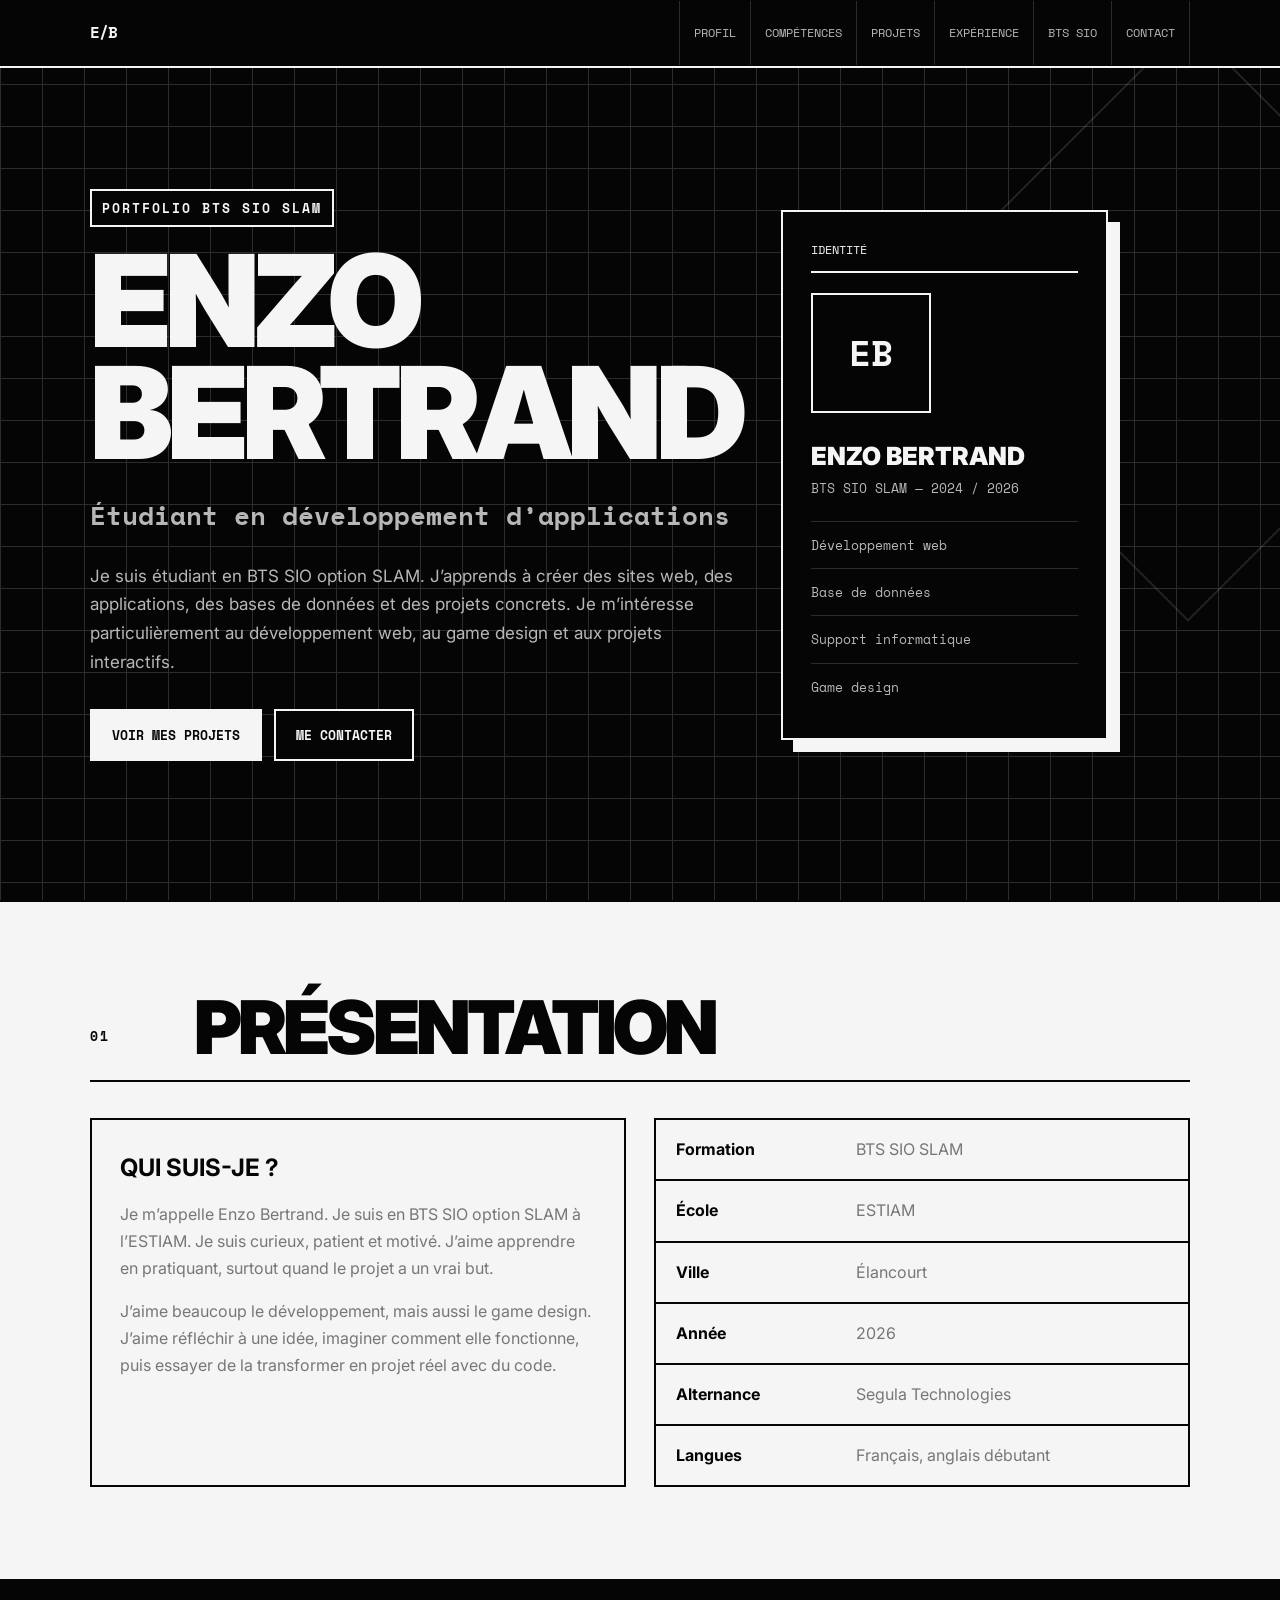
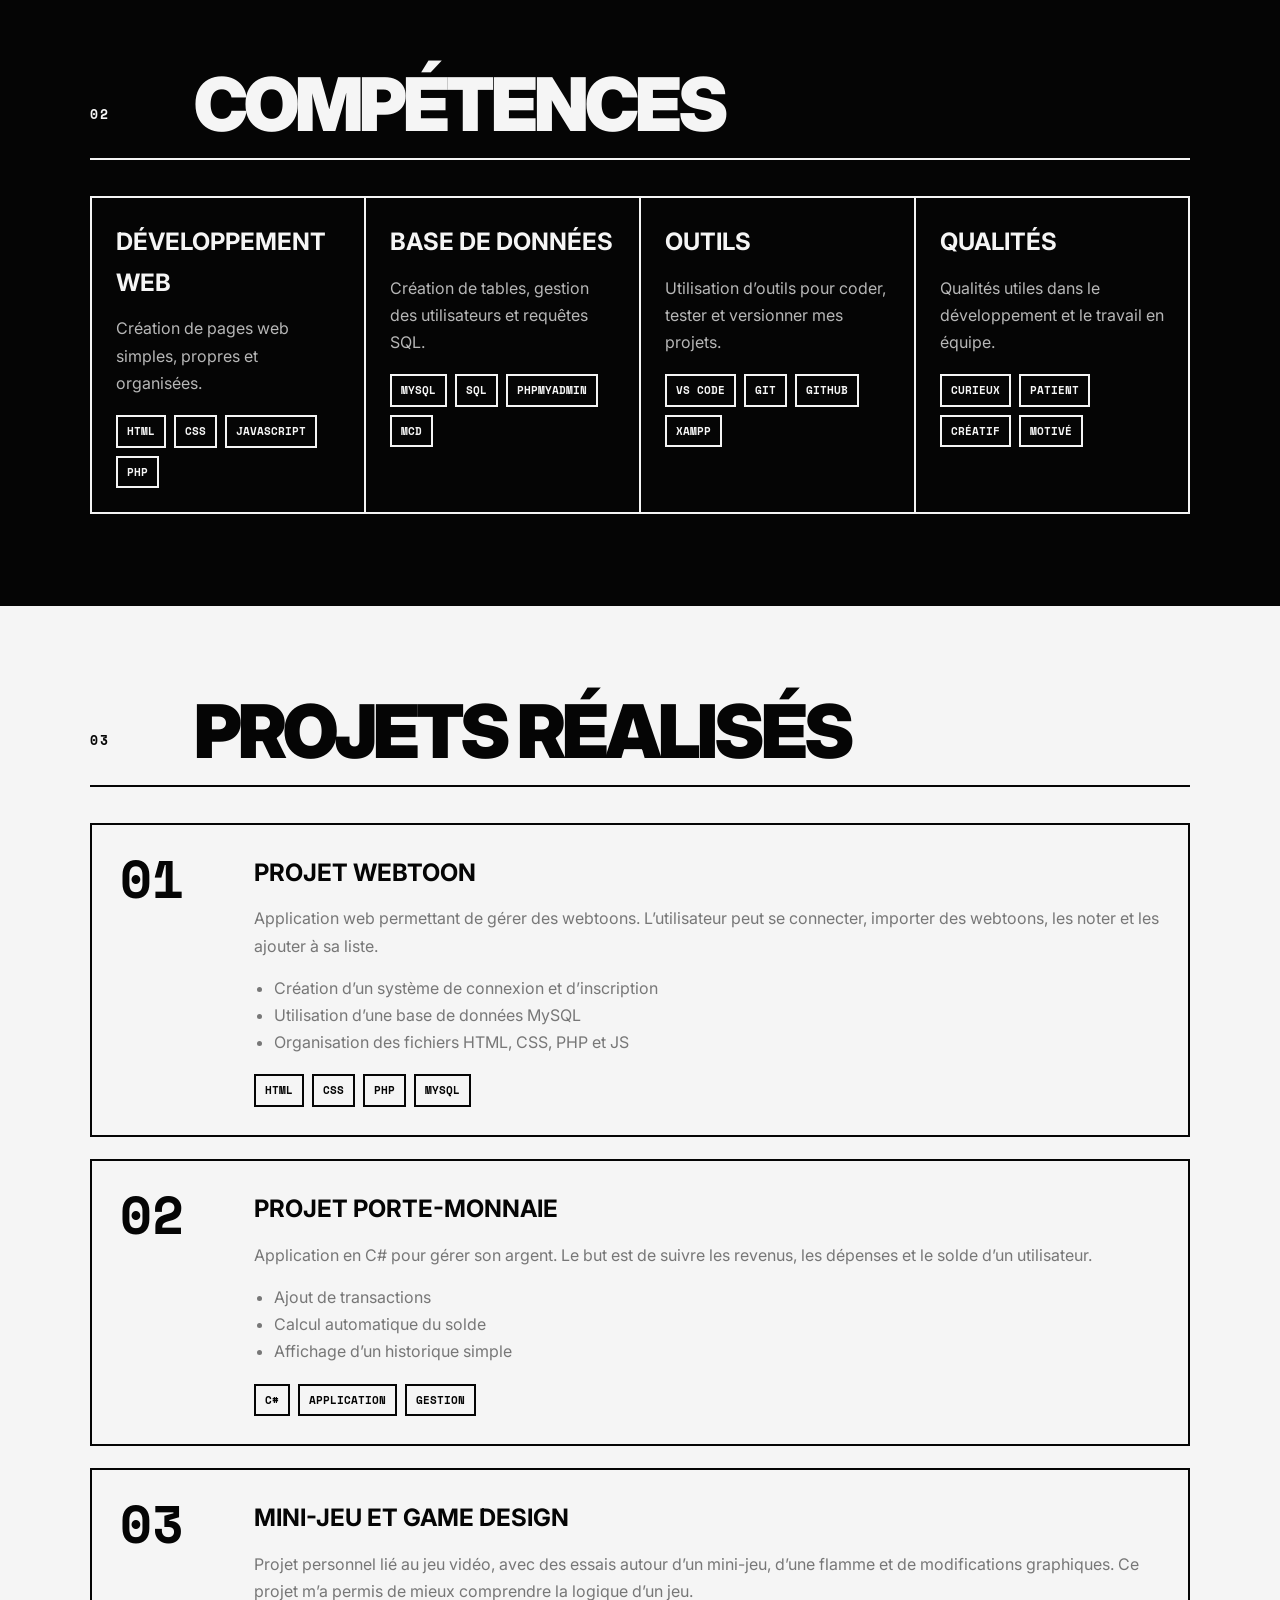
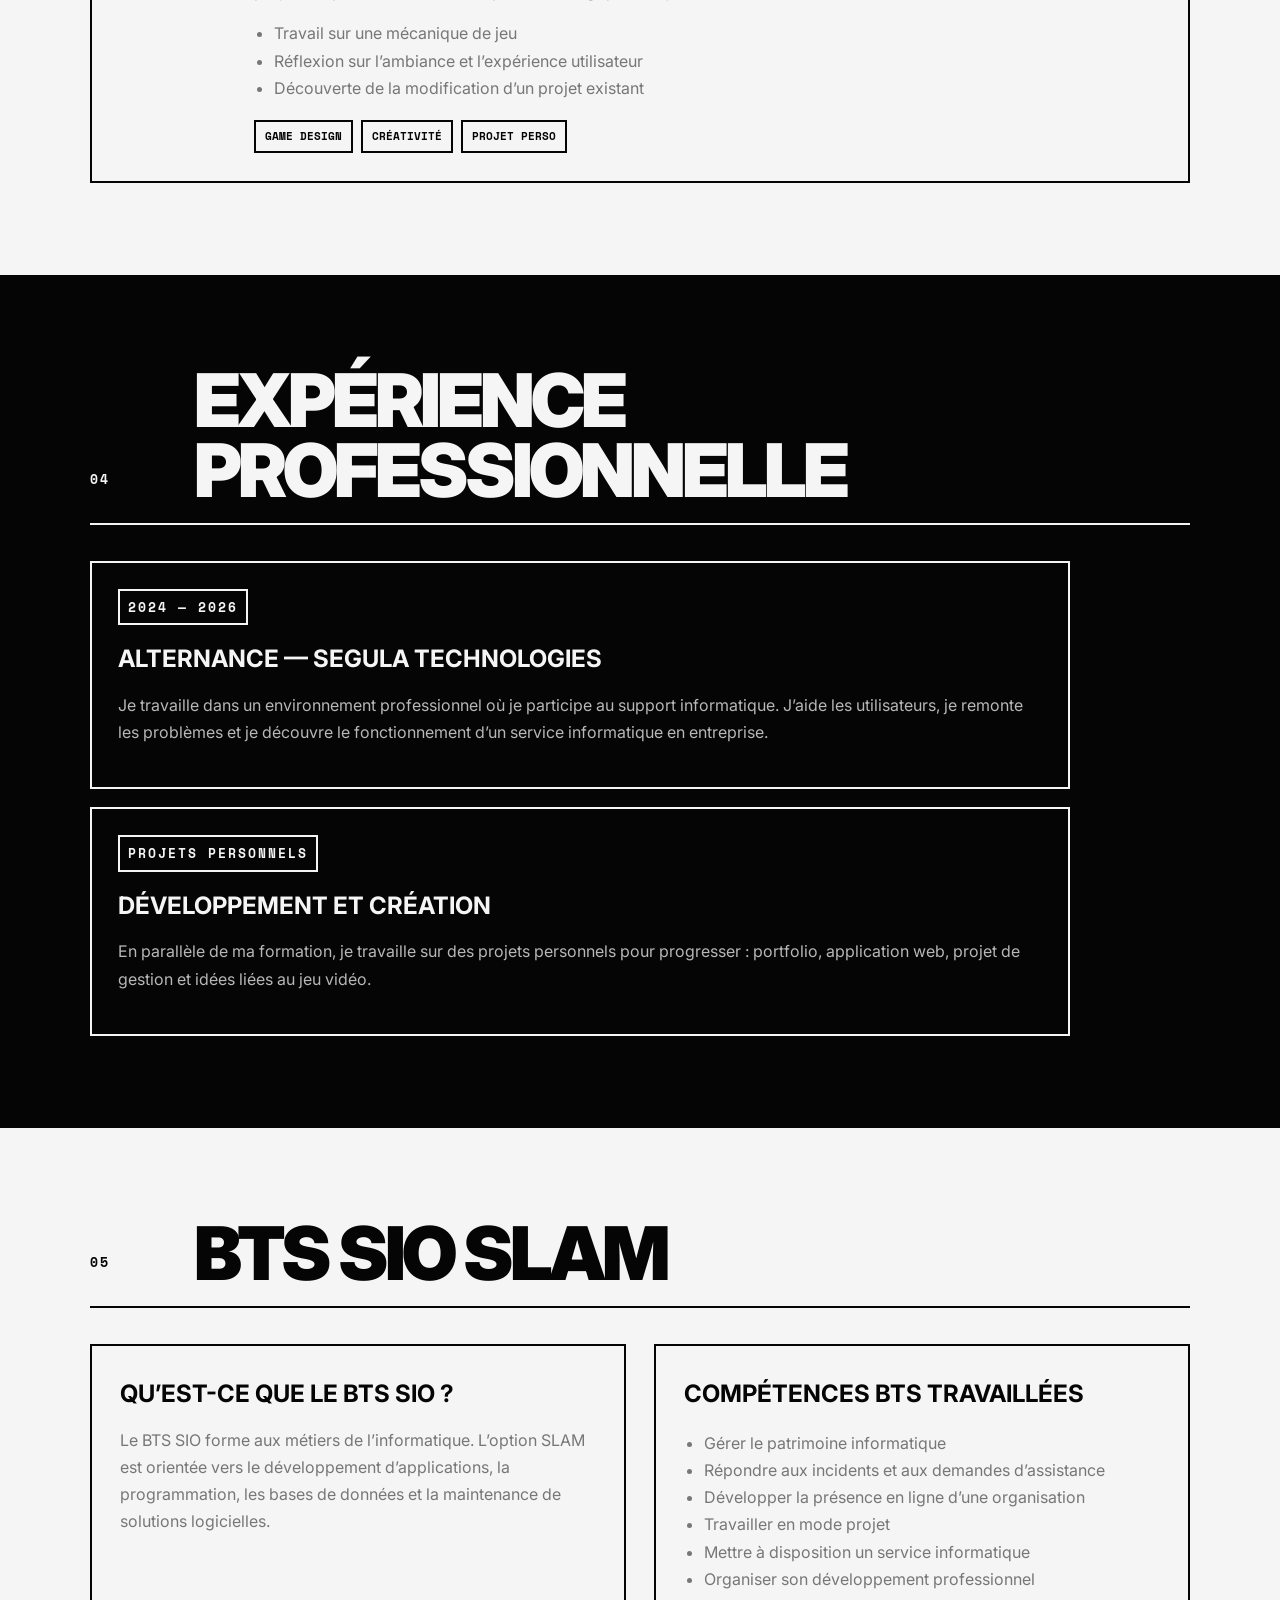
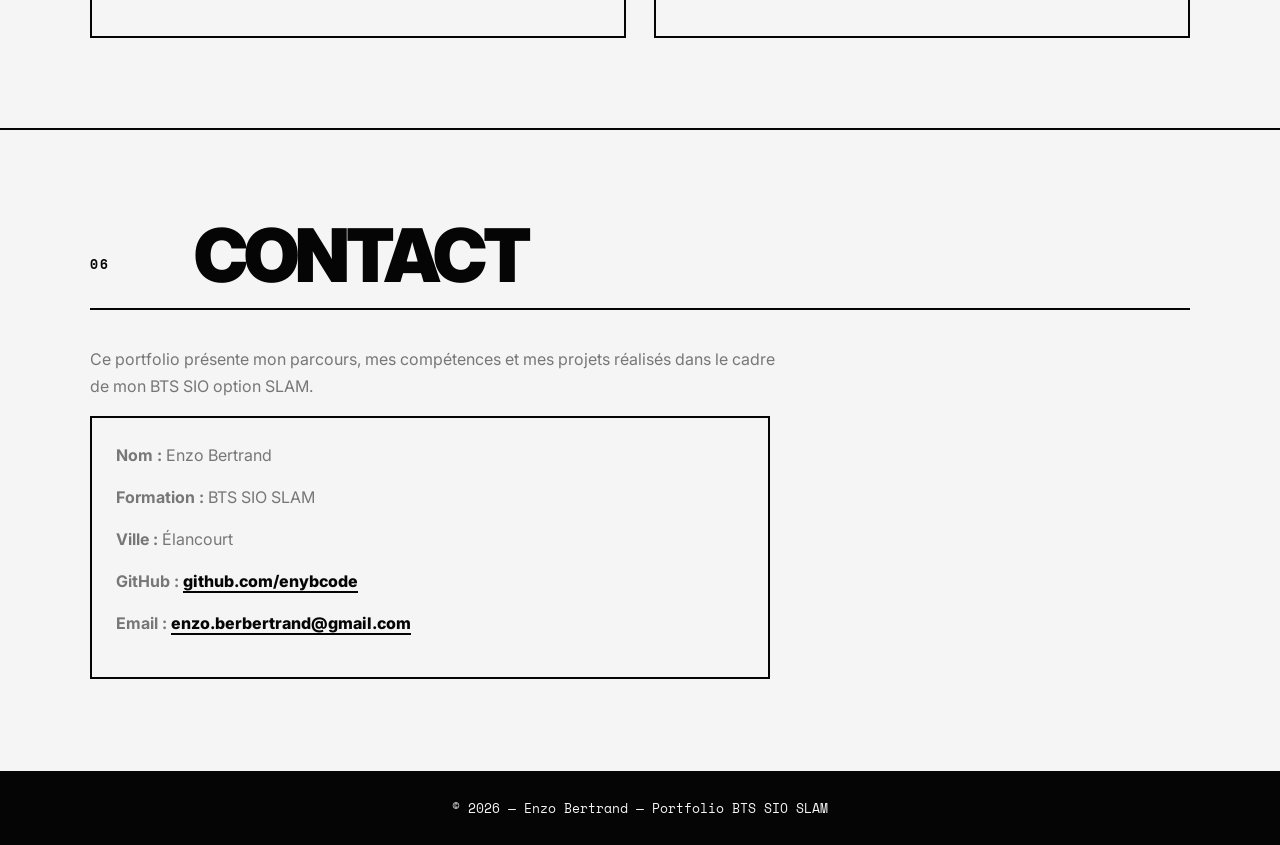
==== commit 39fc59dc: "Ajout du header du portfolio" ====
--- a/index.html
+++ b/index.html
@@ -3,13 +3,14 @@
 <head>
     <meta charset="UTF-8">
     <meta name="viewport" content="width=device-width, initial-scale=1.0">
-    <title>Portfolio — Enzo Bertrand</title>
+    <title>E/B</title>
+    <link rel="icon" type="image/png" href="EB.png">
     <link rel="stylesheet" href="style.css">
 </head>
 <body>
 
 <header class="topbar">
-    <a href="#accueil" class="logo">ENZO_BERTRAND</a>
+    <a href="#accueil" class="logo">E/B</a>
 
     <nav>
         <a href="#profil">Profil</a>
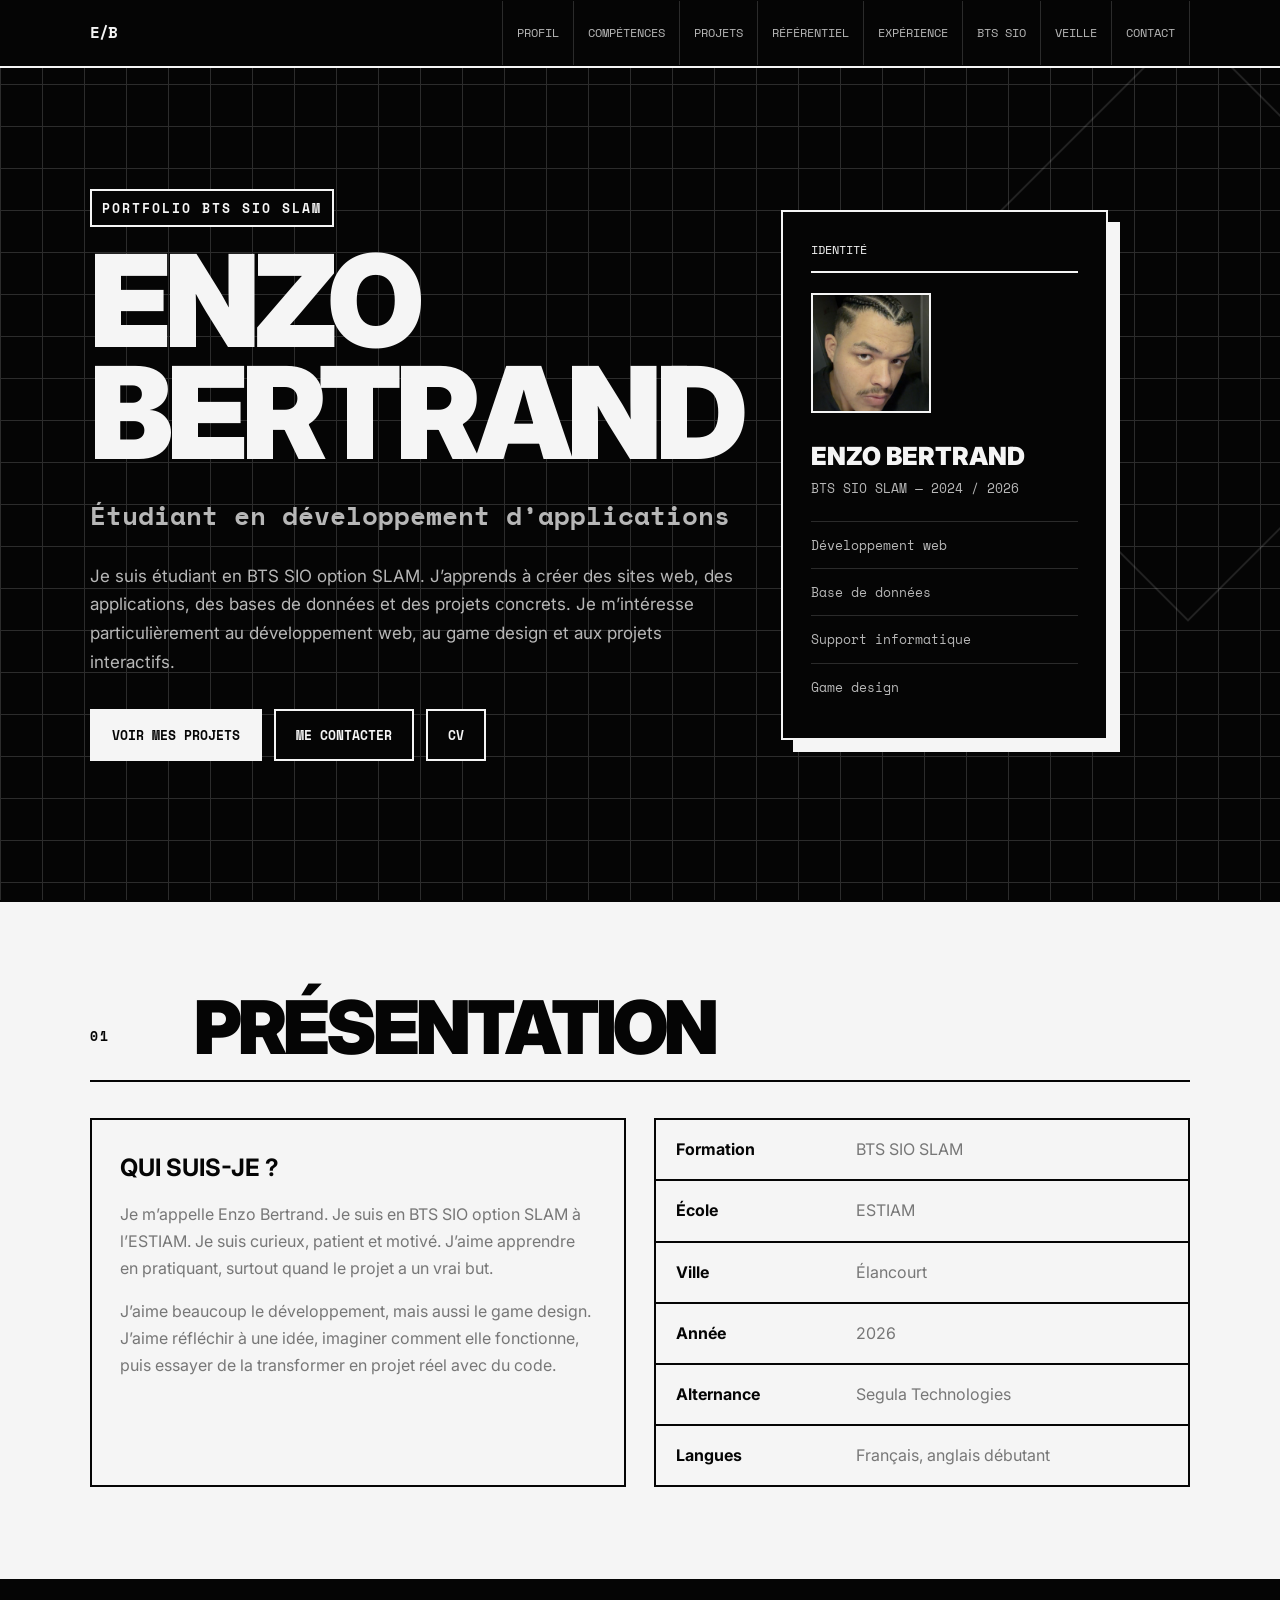
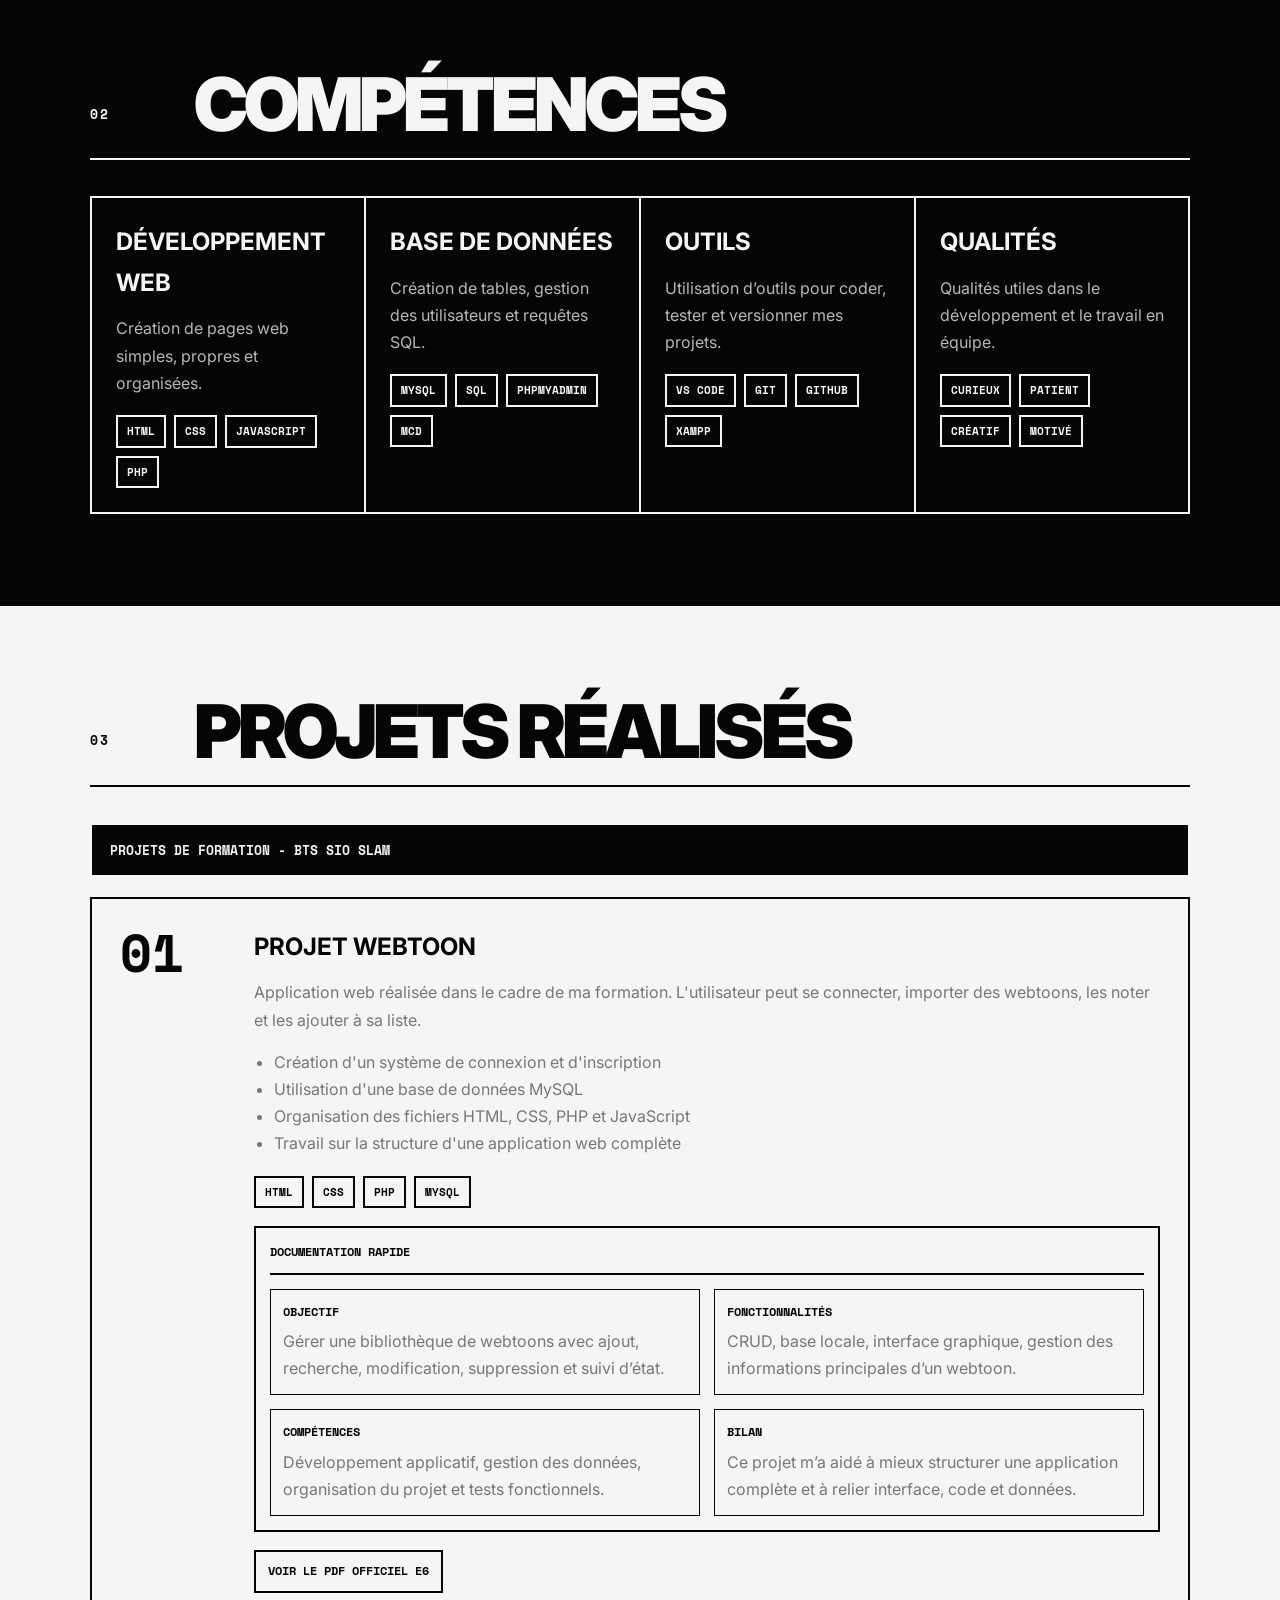
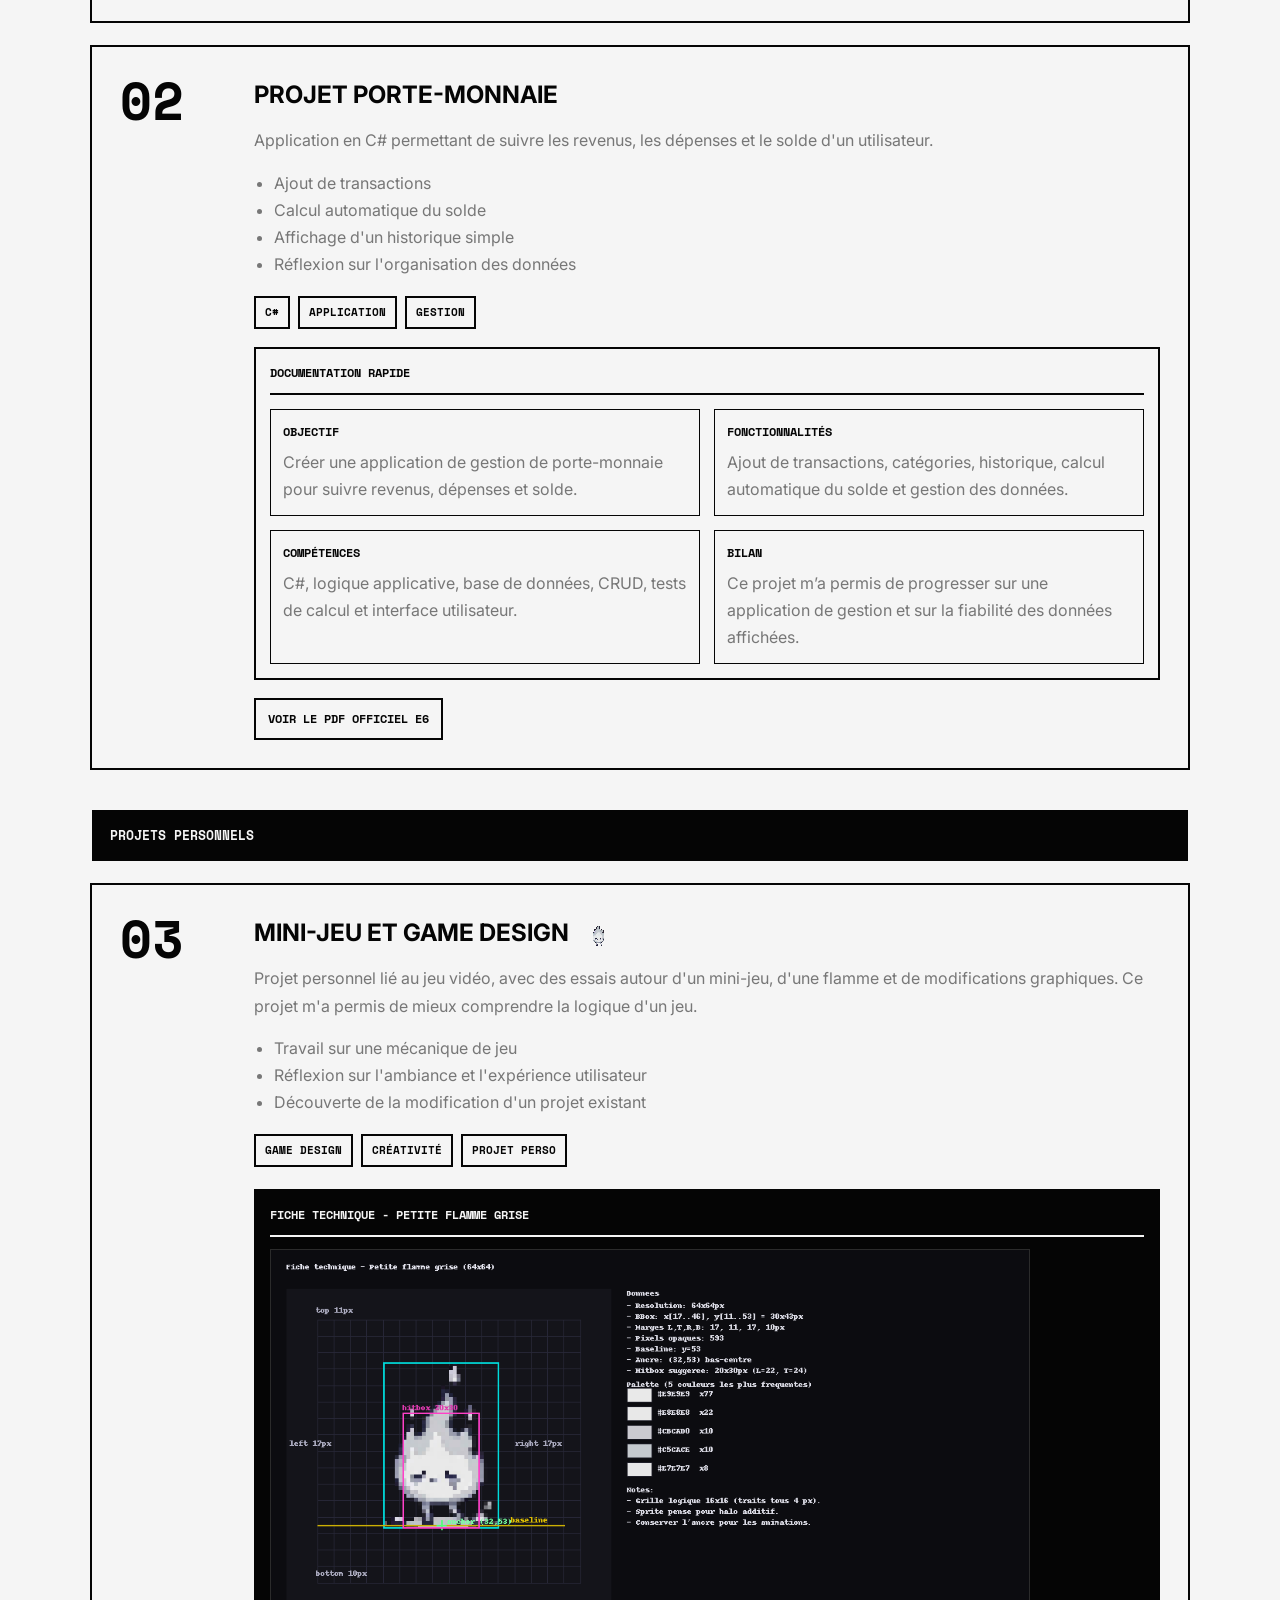
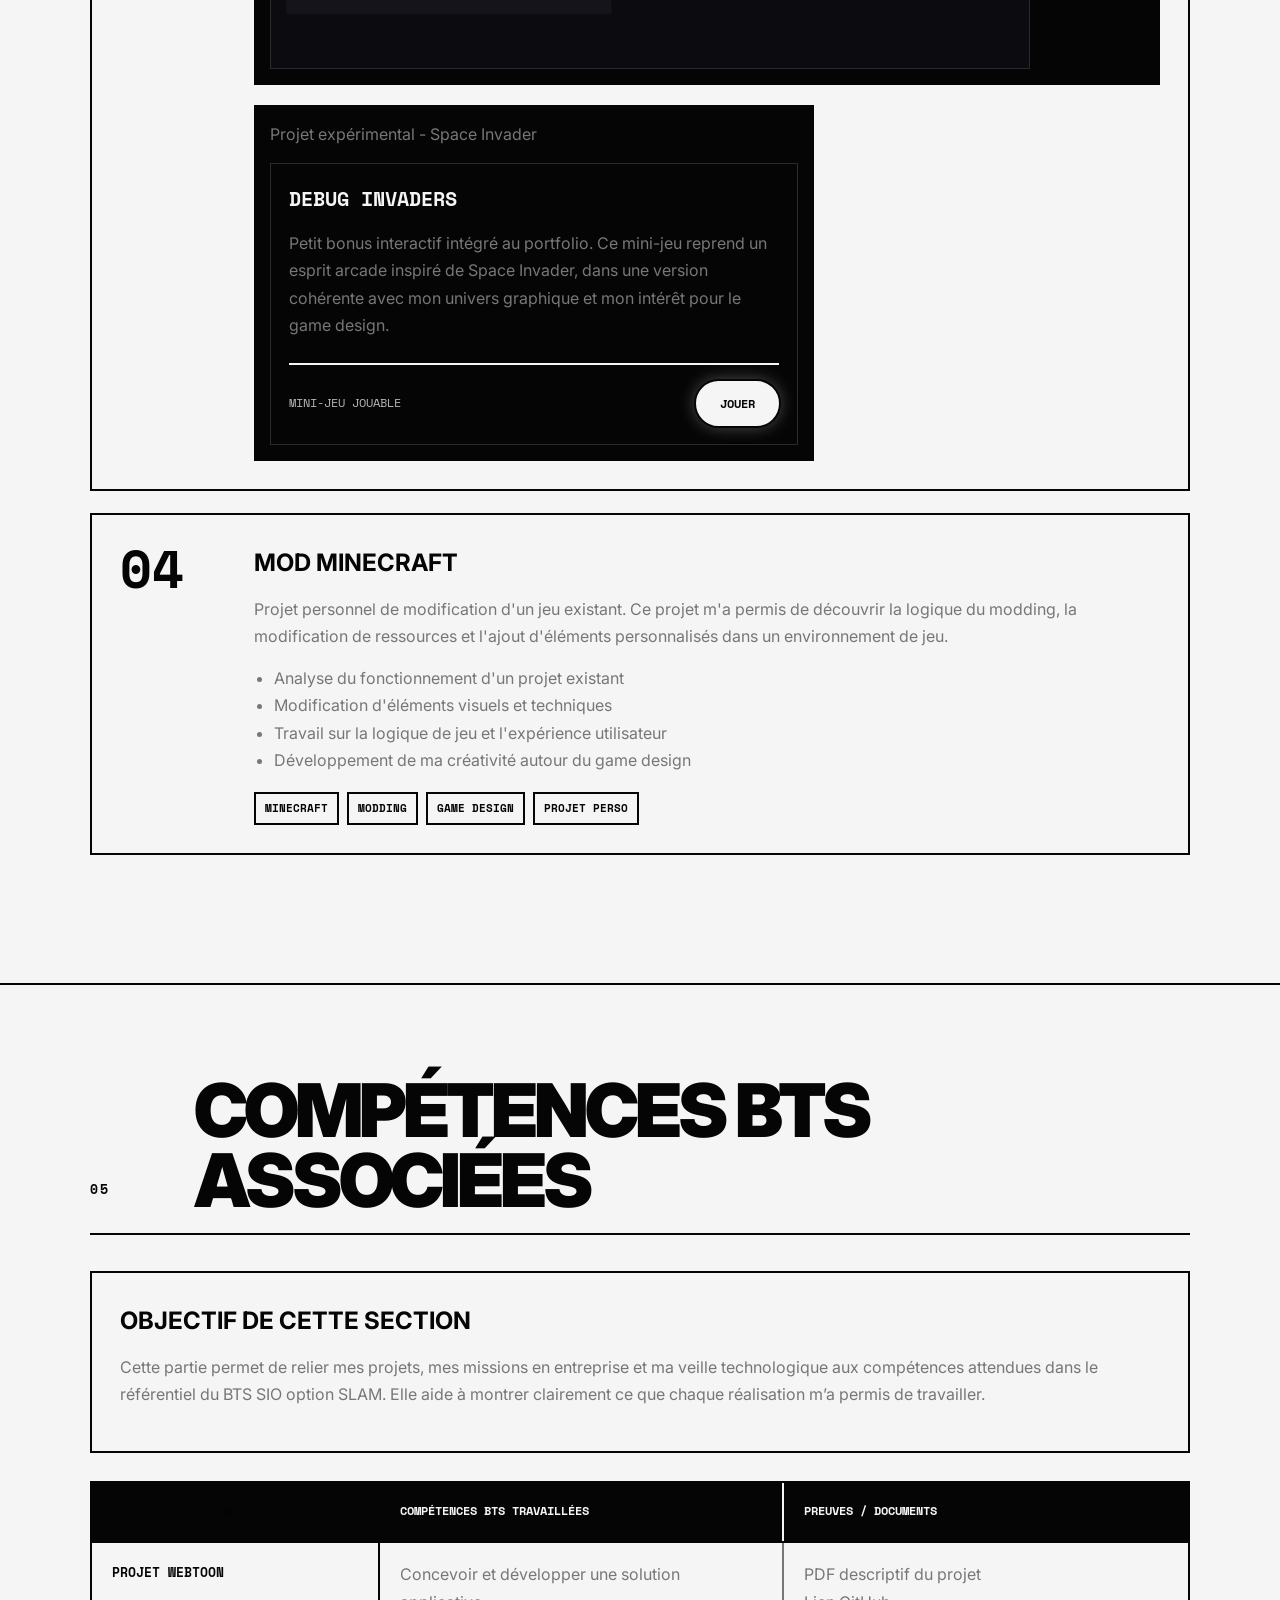
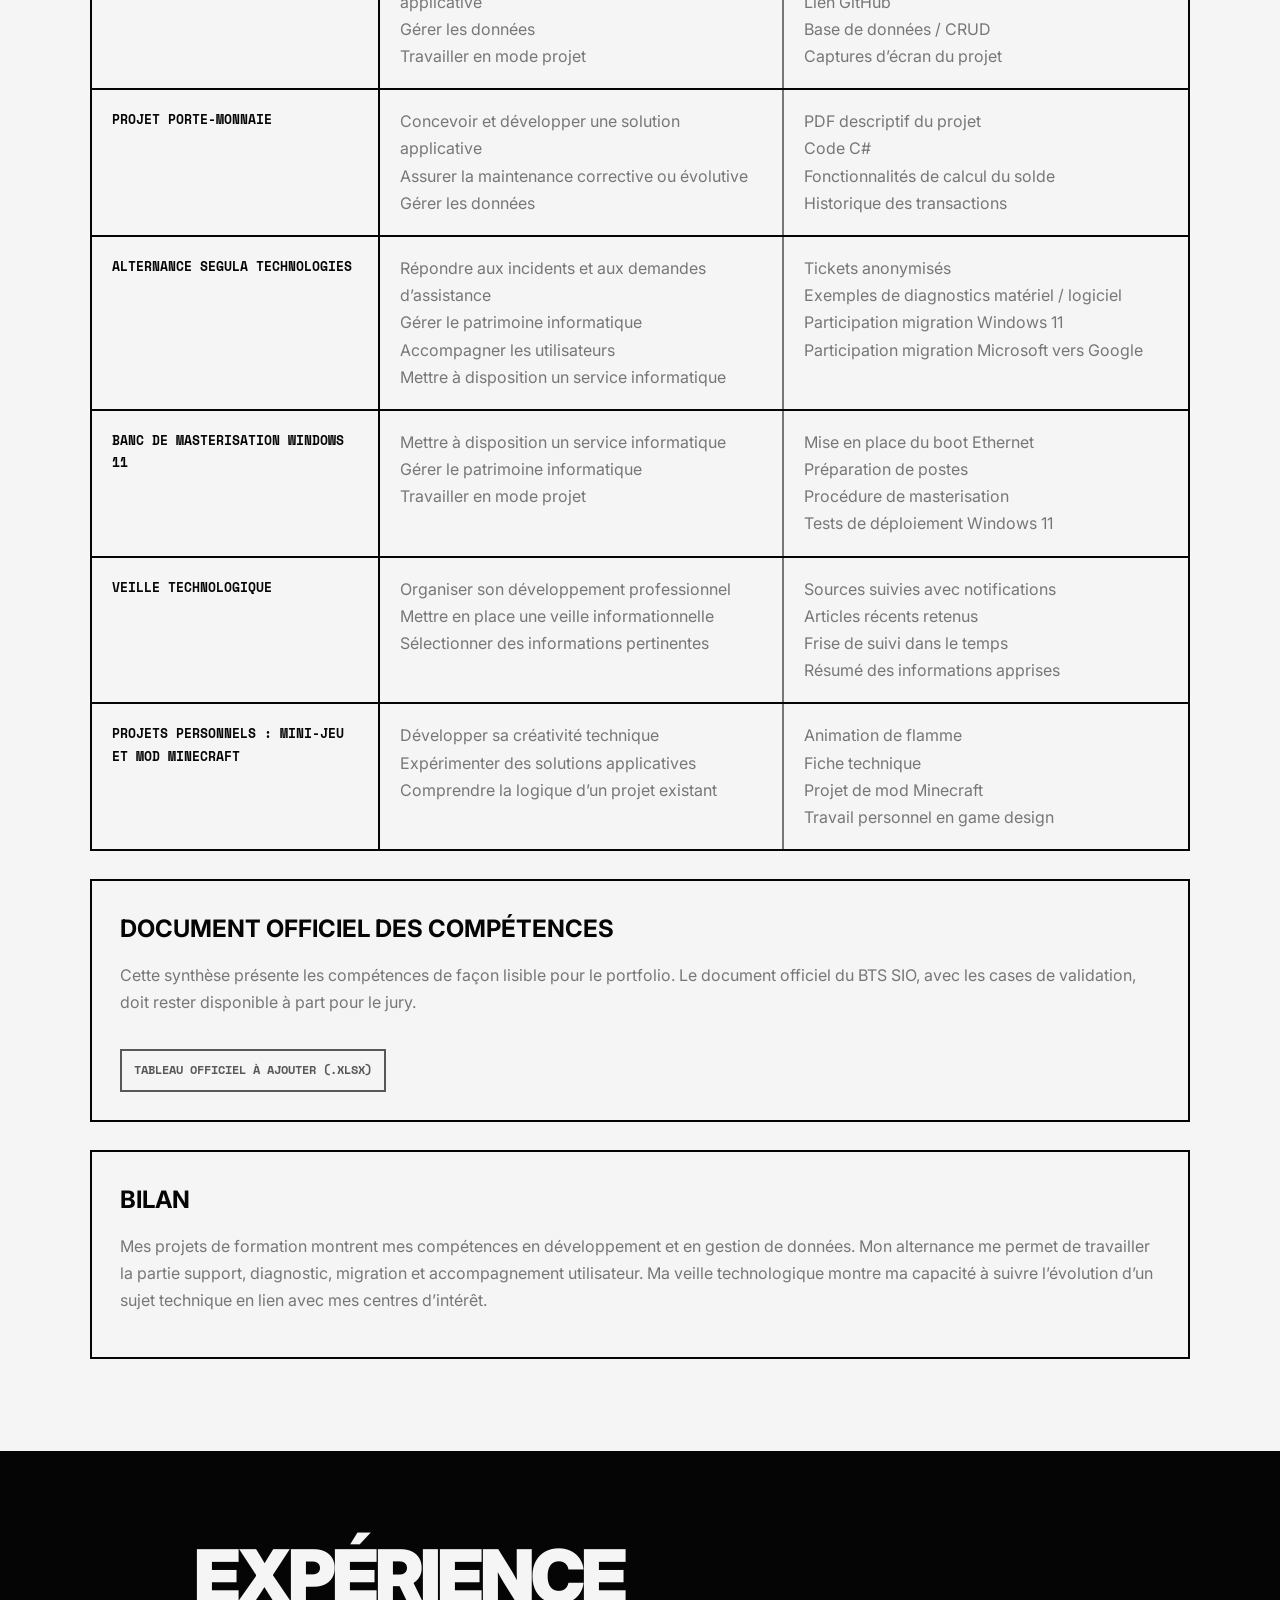
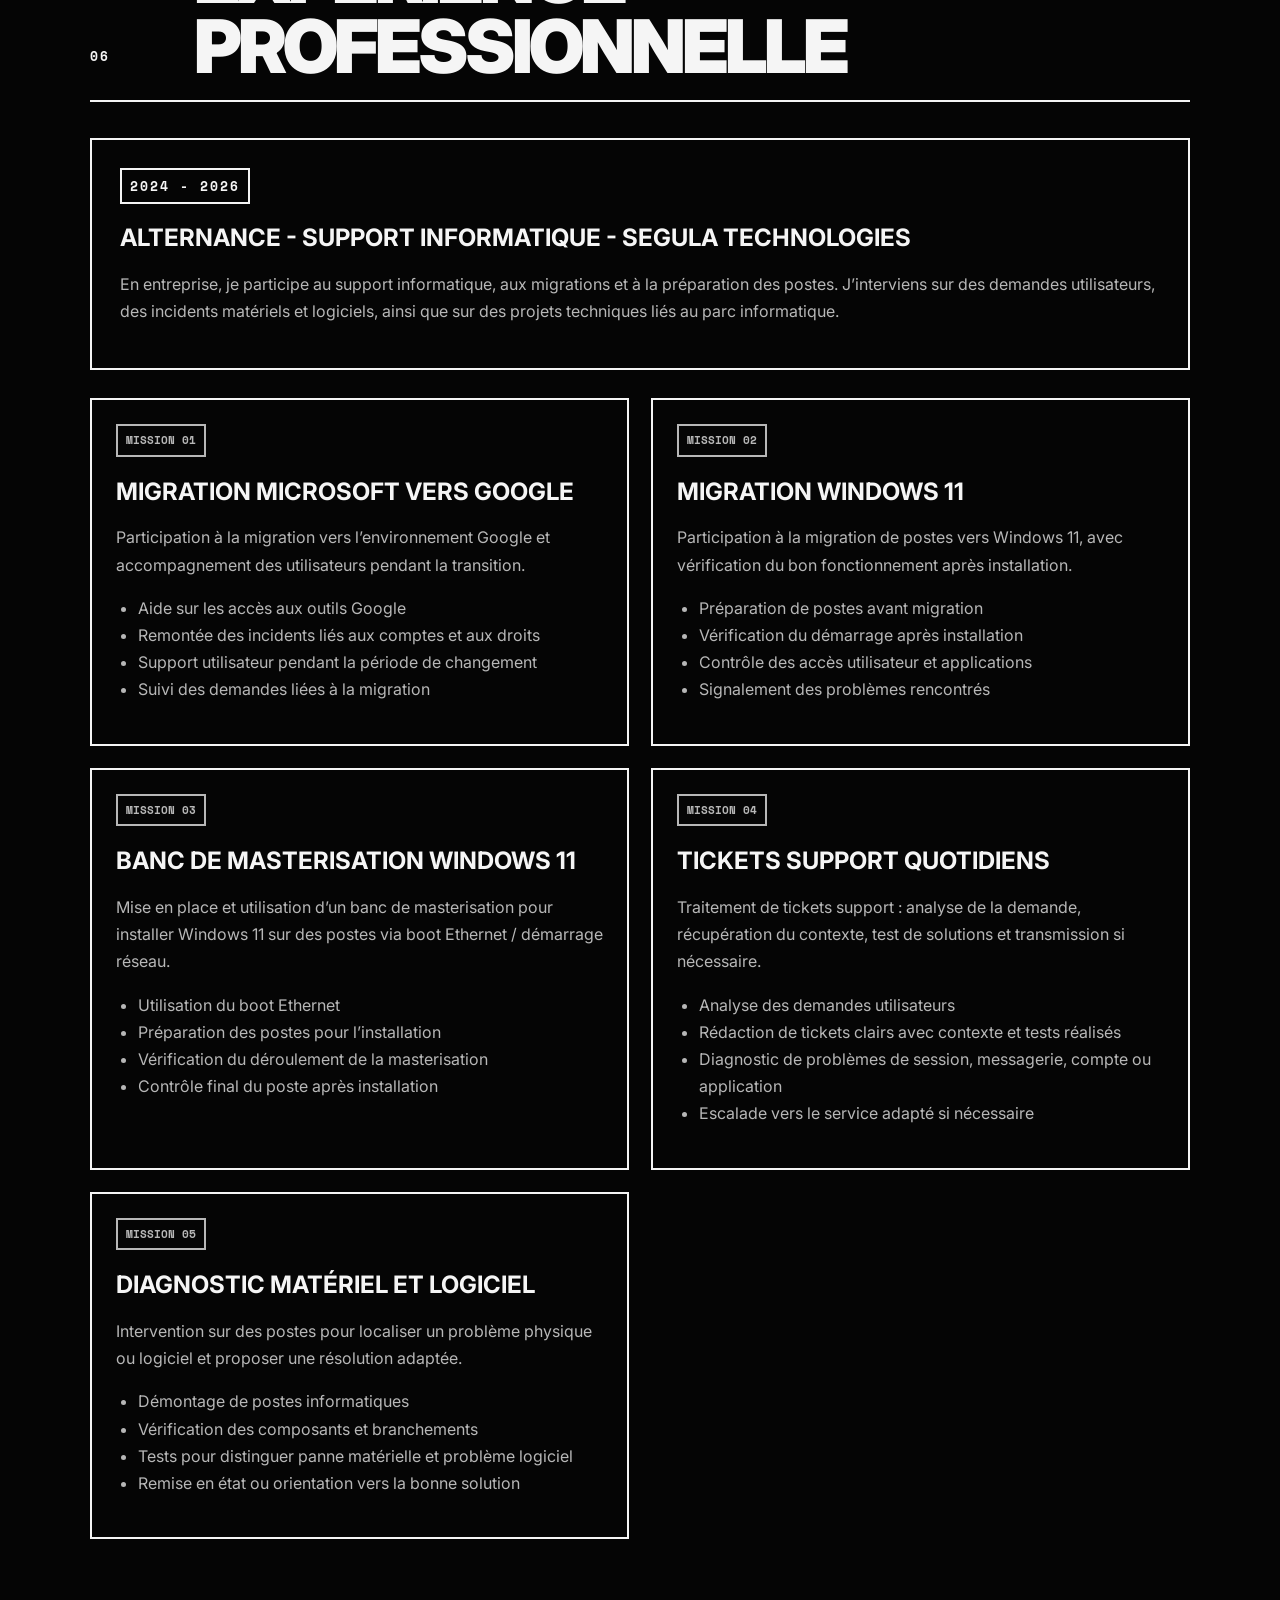
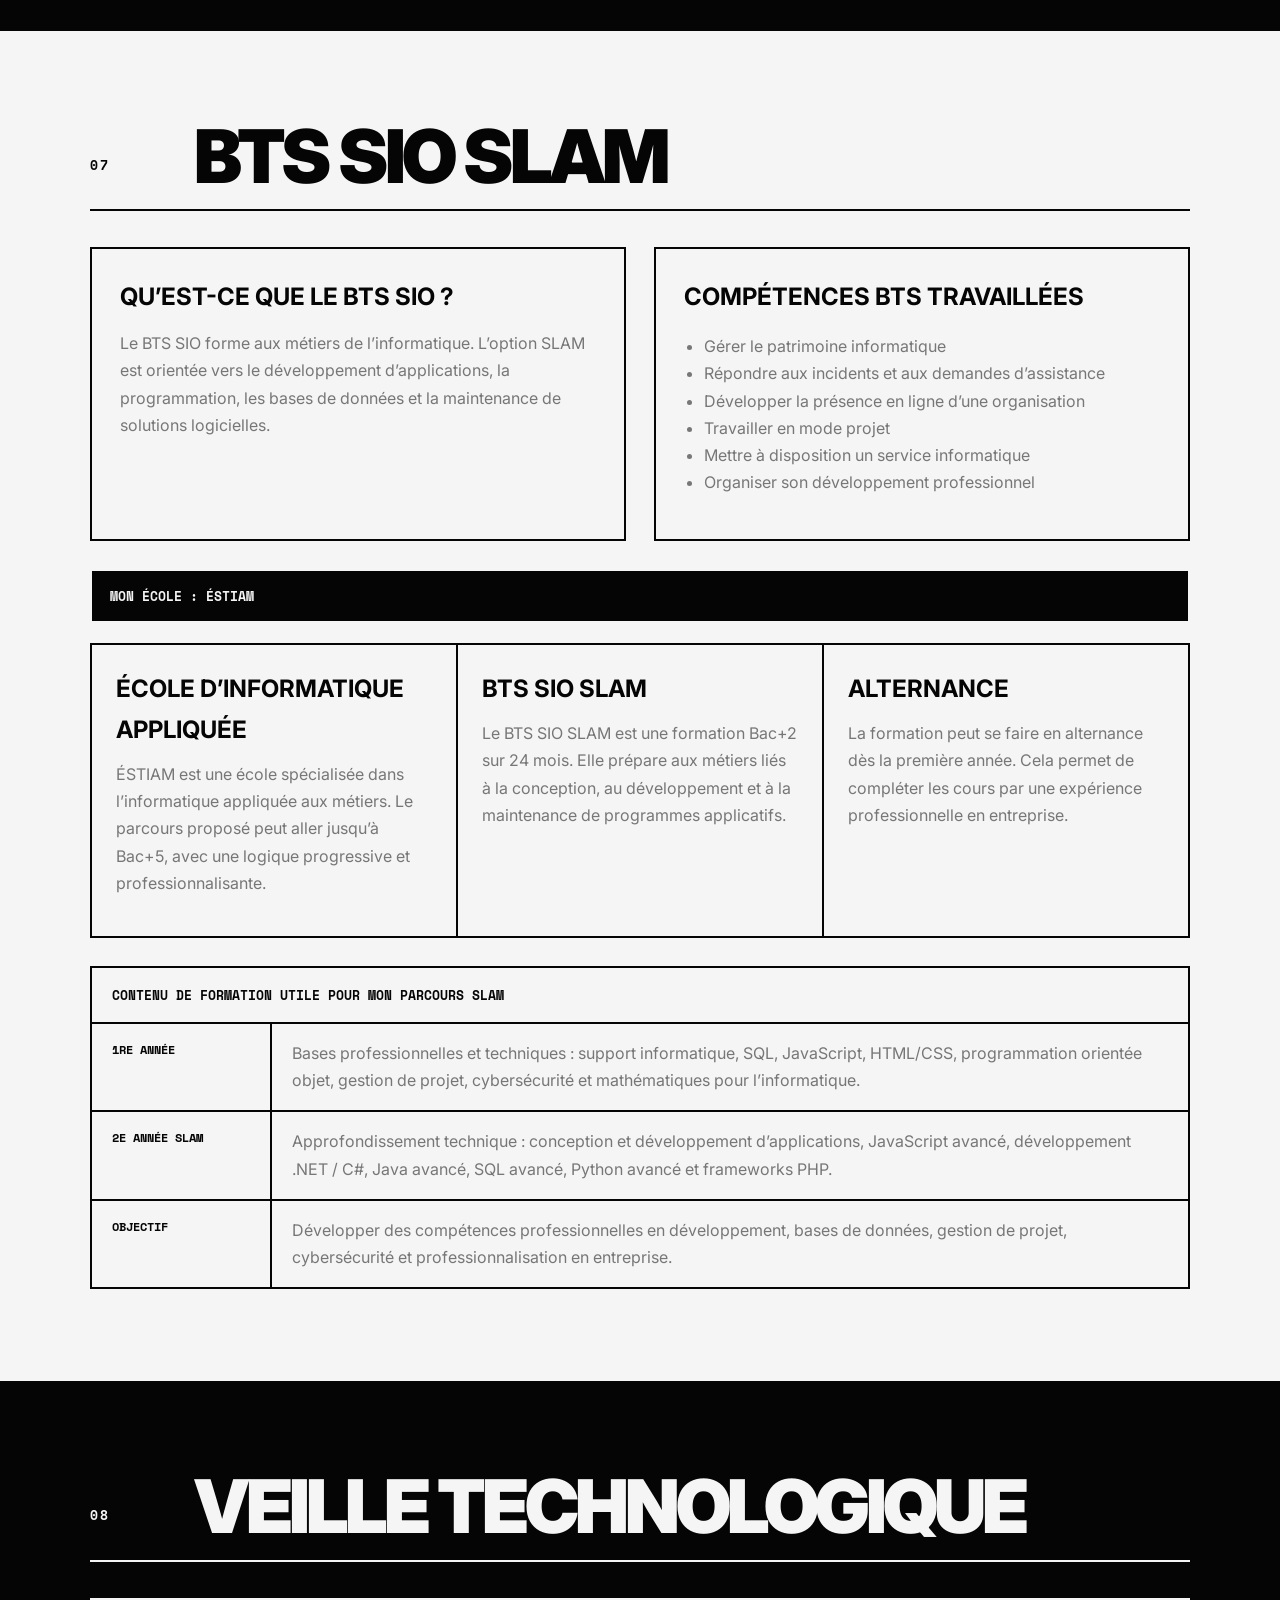
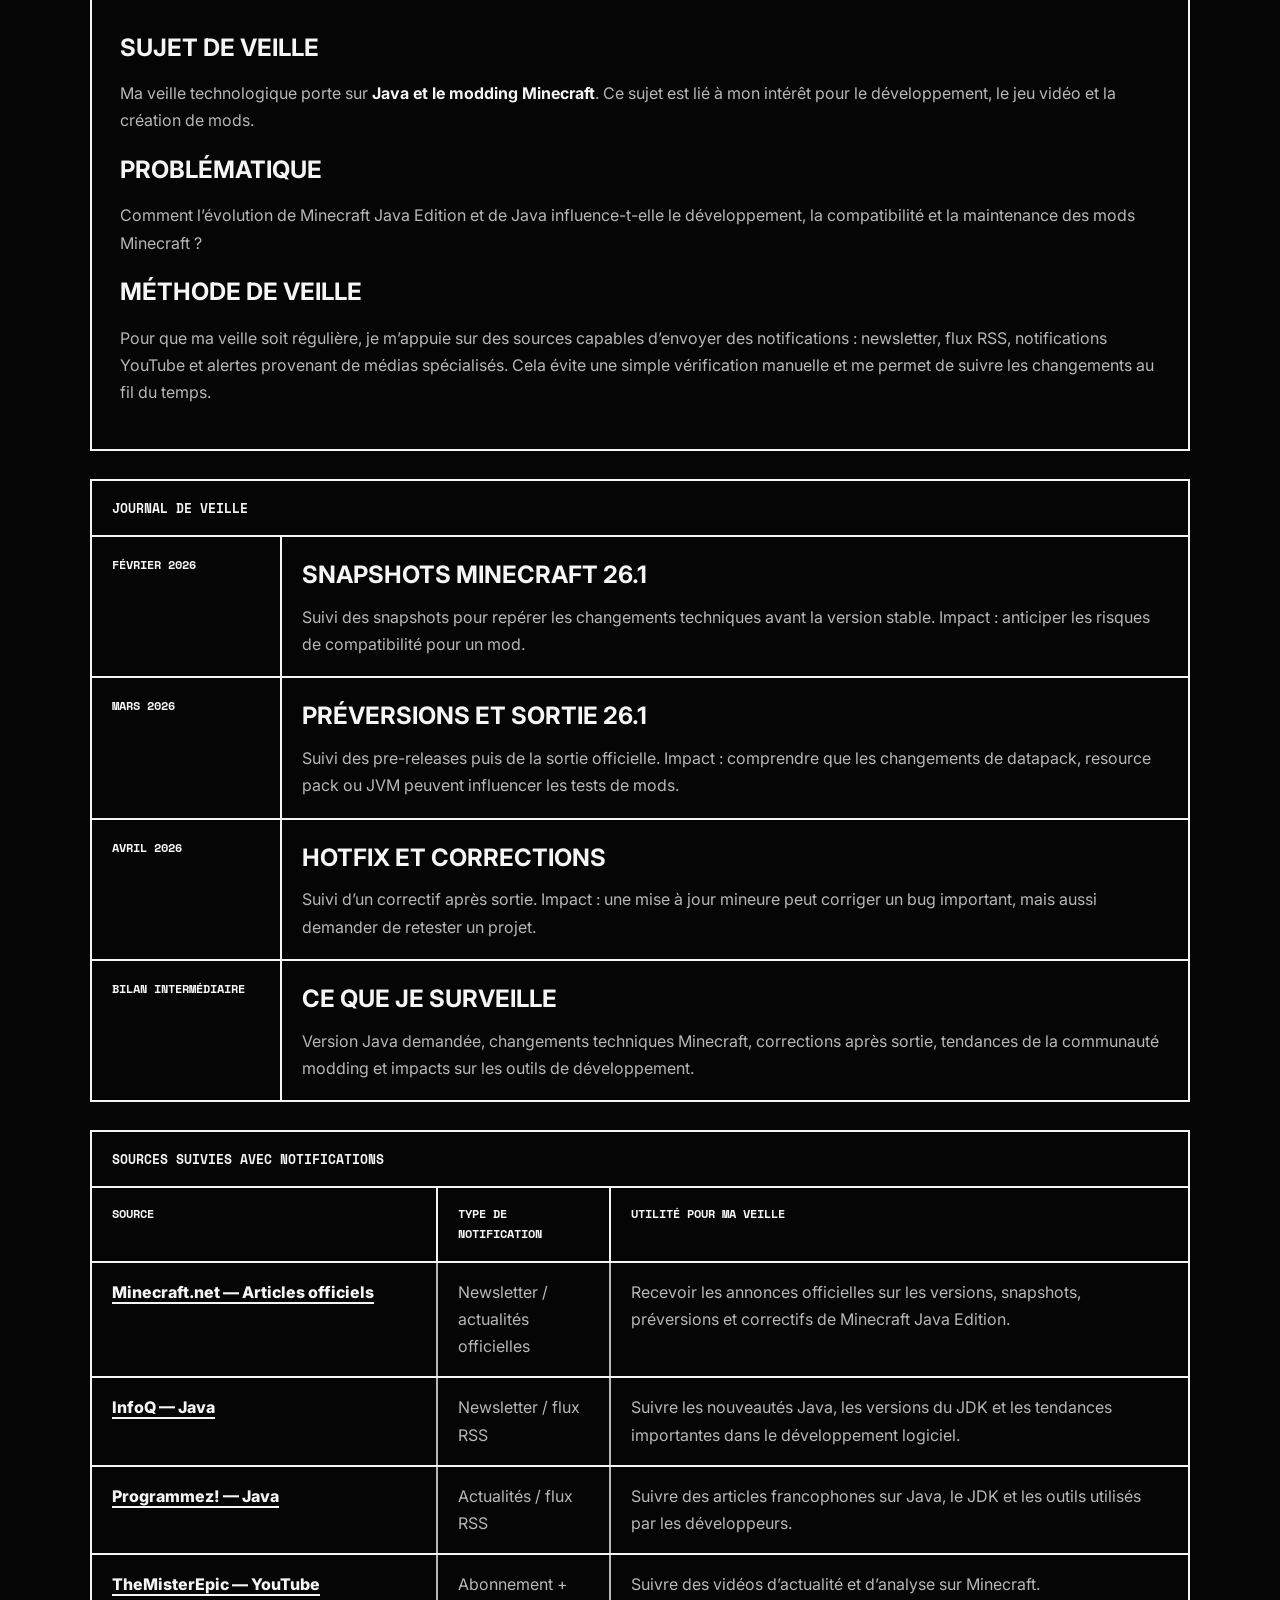
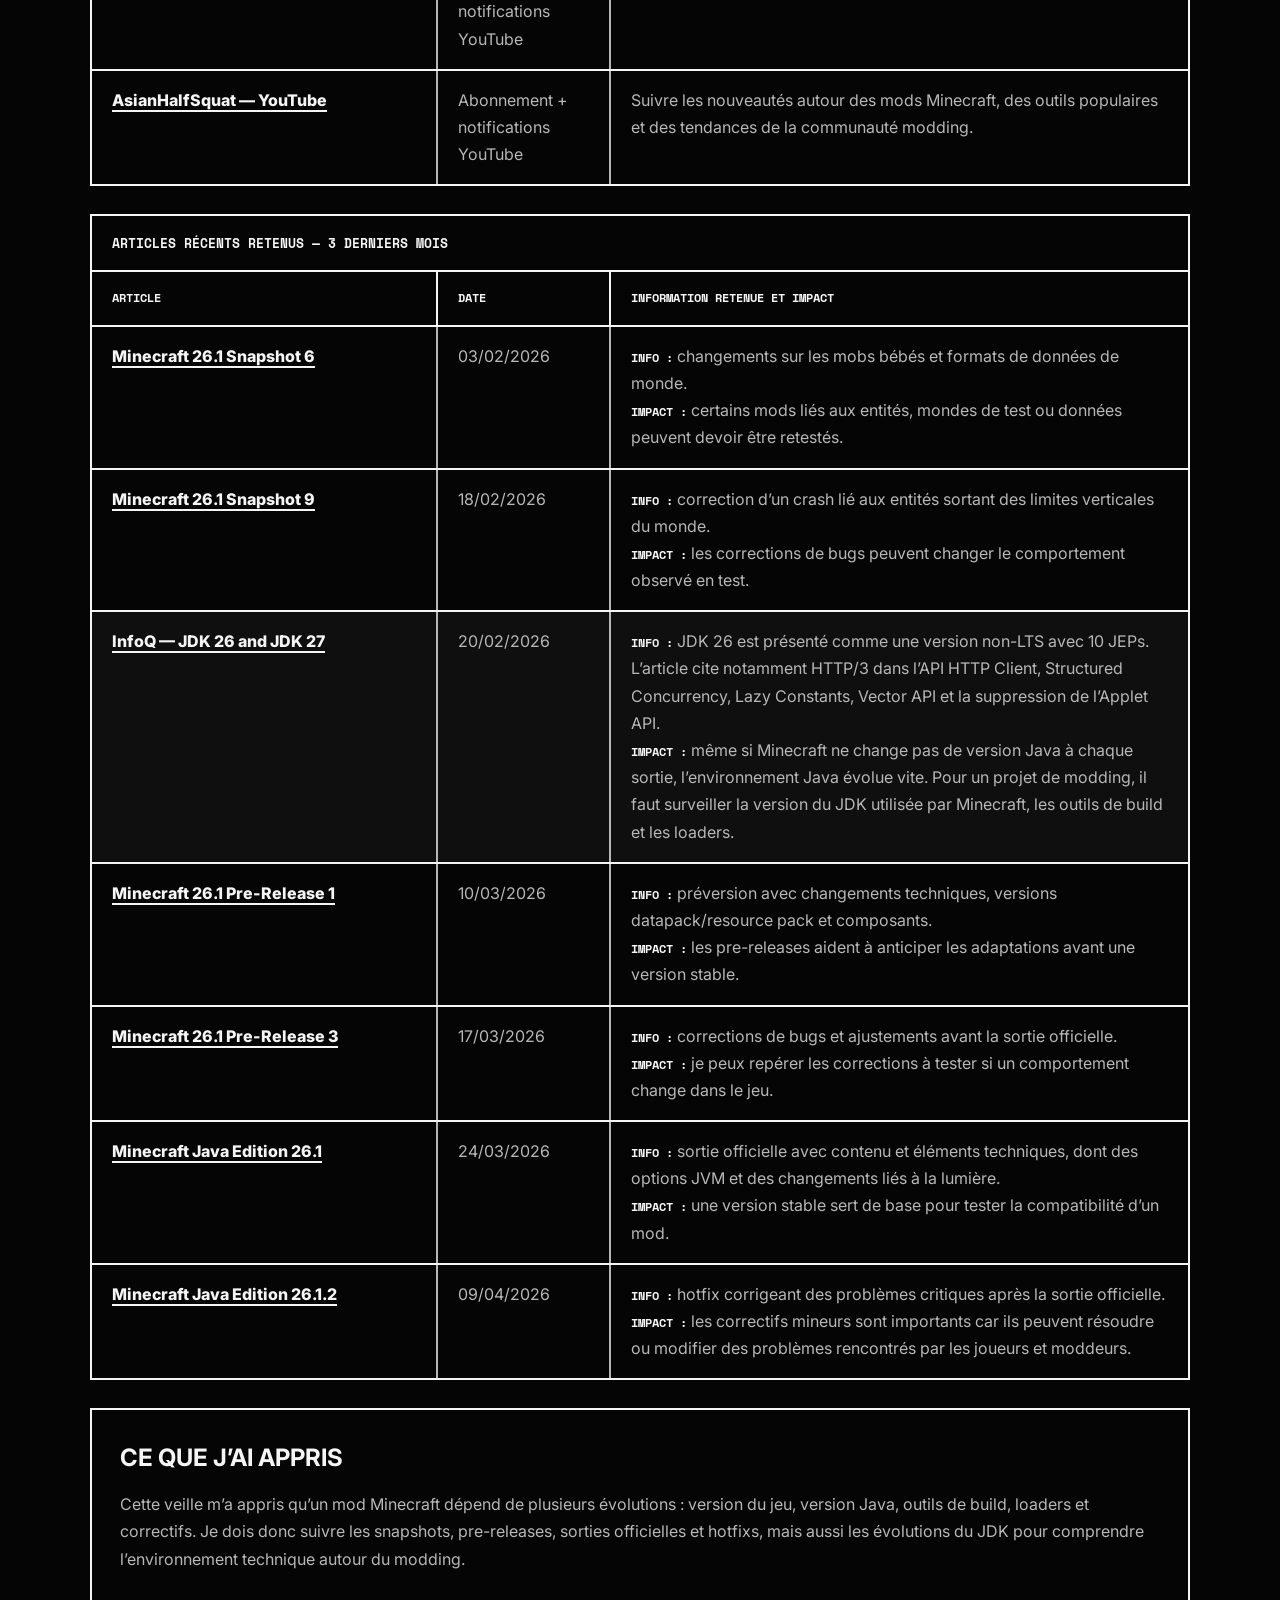
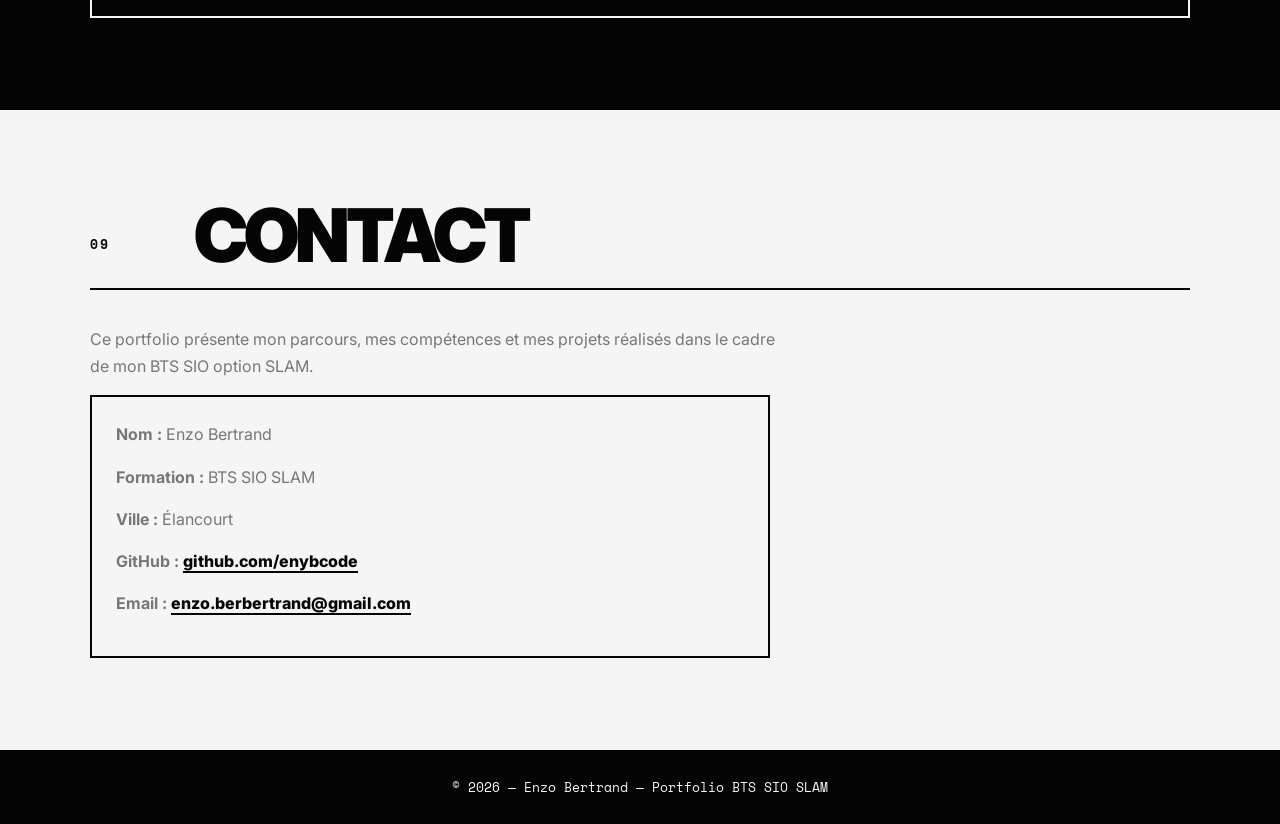
==== commit a78ccca6: "version final" ====
--- a/index.html
+++ b/index.html
@@ -1,305 +1,925 @@
-<!DOCTYPE html>
-<html lang="fr">
-<head>
-    <meta charset="UTF-8">
-    <meta name="viewport" content="width=device-width, initial-scale=1.0">
-    <title>E/B</title>
-    <link rel="icon" type="image/png" href="EB.png">
-    <link rel="stylesheet" href="style.css">
-</head>
-<body>
-
-<header class="topbar">
-    <a href="#accueil" class="logo">E/B</a>
-
-    <nav>
-        <a href="#profil">Profil</a>
-        <a href="#competences">Compétences</a>
-        <a href="#projets">Projets</a>
-        <a href="#experience">Expérience</a>
-        <a href="#bts">BTS SIO</a>
-        <a href="#contact">Contact</a>
-    </nav>
-</header>
-
-<main>
-    <section id="accueil" class="hero">
-        <div class="grid-background"></div>
-
-        <div class="hero-content">
-            <p class="label">Portfolio BTS SIO SLAM</p>
-            <h1>Enzo<br>Bertrand</h1>
-            <h2>Étudiant en développement d’applications</h2>
-
-            <p class="intro">
-                Je suis étudiant en BTS SIO option SLAM. J’apprends à créer des sites web,
-                des applications, des bases de données et des projets concrets. Je m’intéresse
-                particulièrement au développement web, au game design et aux projets interactifs.
-            </p>
-
-            <div class="hero-buttons">
-                <a href="#projets" class="btn btn-white">Voir mes projets</a>
-                <a href="#contact" class="btn btn-outline">Me contacter</a>
-            </div>
-        </div>
-
-        <aside class="profile-card">
-            <div class="profile-title">IDENTITÉ</div>
-            <div class="profile-monogram">EB</div>
-            <p class="profile-name">Enzo Bertrand</p>
-            <p class="profile-job">BTS SIO SLAM — 2024 / 2026</p>
-
-            <div class="profile-list">
-                <span>Développement web</span>
-                <span>Base de données</span>
-                <span>Support informatique</span>
-                <span>Game design</span>
-            </div>
-        </aside>
-    </section>
-
-    <section id="profil" class="section">
-        <div class="section-head">
-            <p class="section-number">01</p>
-            <h2>Présentation</h2>
-        </div>
-
-        <div class="two-columns">
-            <div class="block">
-                <h3>Qui suis-je ?</h3>
-                <p>
-                    Je m’appelle Enzo Bertrand. Je suis en BTS SIO option SLAM à l’ESTIAM.
-                    Je suis curieux, patient et motivé. J’aime apprendre en pratiquant,
-                    surtout quand le projet a un vrai but.
-                </p>
-                <p>
-                    J’aime beaucoup le développement, mais aussi le game design. J’aime réfléchir
-                    à une idée, imaginer comment elle fonctionne, puis essayer de la transformer
-                    en projet réel avec du code.
-                </p>
-            </div>
-
-            <div class="info-box">
-                <div><strong>Formation</strong><span>BTS SIO SLAM</span></div>
-                <div><strong>École</strong><span>ESTIAM</span></div>
-                <div><strong>Ville</strong><span>Élancourt</span></div>
-                <div><strong>Année</strong><span>2026</span></div>
-                <div><strong>Alternance</strong><span>Segula Technologies</span></div>
-                <div><strong>Langues</strong><span>Français, anglais débutant</span></div>
-            </div>
-        </div>
-    </section>
-
-    <section id="competences" class="section inverse">
-        <div class="section-head">
-            <p class="section-number">02</p>
-            <h2>Compétences</h2>
-        </div>
-
-        <div class="cards">
-            <article class="card">
-                <h3>Développement web</h3>
-                <p>Création de pages web simples, propres et organisées.</p>
-                <div class="tags">
-                    <span>HTML</span>
-                    <span>CSS</span>
-                    <span>JavaScript</span>
-                    <span>PHP</span>
-                </div>
-            </article>
-
-            <article class="card">
-                <h3>Base de données</h3>
-                <p>Création de tables, gestion des utilisateurs et requêtes SQL.</p>
-                <div class="tags">
-                    <span>MySQL</span>
-                    <span>SQL</span>
-                    <span>phpMyAdmin</span>
-                    <span>MCD</span>
-                </div>
-            </article>
-
-            <article class="card">
-                <h3>Outils</h3>
-                <p>Utilisation d’outils pour coder, tester et versionner mes projets.</p>
-                <div class="tags">
-                    <span>VS Code</span>
-                    <span>Git</span>
-                    <span>GitHub</span>
-                    <span>XAMPP</span>
-                </div>
-            </article>
-
-            <article class="card">
-                <h3>Qualités</h3>
-                <p>Qualités utiles dans le développement et le travail en équipe.</p>
-                <div class="tags">
-                    <span>Curieux</span>
-                    <span>Patient</span>
-                    <span>Créatif</span>
-                    <span>Motivé</span>
-                </div>
-            </article>
-        </div>
-    </section>
-
-    <section id="projets" class="section">
-        <div class="section-head">
-            <p class="section-number">03</p>
-            <h2>Projets réalisés</h2>
-        </div>
-
-        <div class="project-list">
-            <article class="project">
-                <div class="project-number">01</div>
-                <div>
-                    <h3>Projet Webtoon</h3>
-                    <p>
-                        Application web permettant de gérer des webtoons. L’utilisateur peut
-                        se connecter, importer des webtoons, les noter et les ajouter à sa liste.
-                    </p>
-                    <ul>
-                        <li>Création d’un système de connexion et d’inscription</li>
-                        <li>Utilisation d’une base de données MySQL</li>
-                        <li>Organisation des fichiers HTML, CSS, PHP et JS</li>
-                    </ul>
-                    <div class="tags">
-                        <span>HTML</span>
-                        <span>CSS</span>
-                        <span>PHP</span>
-                        <span>MySQL</span>
-                    </div>
-                </div>
-            </article>
-
-            <article class="project">
-                <div class="project-number">02</div>
-                <div>
-                    <h3>Projet Porte-Monnaie</h3>
-                    <p>
-                        Application en C# pour gérer son argent. Le but est de suivre les revenus,
-                        les dépenses et le solde d’un utilisateur.
-                    </p>
-                    <ul>
-                        <li>Ajout de transactions</li>
-                        <li>Calcul automatique du solde</li>
-                        <li>Affichage d’un historique simple</li>
-                    </ul>
-                    <div class="tags">
-                        <span>C#</span>
-                        <span>Application</span>
-                        <span>Gestion</span>
-                    </div>
-                </div>
-            </article>
-
-            <article class="project">
-                <div class="project-number">03</div>
-                <div>
-                    <h3>Mini-jeu et game design</h3>
-                    <p>
-                        Projet personnel lié au jeu vidéo, avec des essais autour d’un mini-jeu,
-                        d’une flamme et de modifications graphiques. Ce projet m’a permis de mieux
-                        comprendre la logique d’un jeu.
-                    </p>
-                    <ul>
-                        <li>Travail sur une mécanique de jeu</li>
-                        <li>Réflexion sur l’ambiance et l’expérience utilisateur</li>
-                        <li>Découverte de la modification d’un projet existant</li>
-                    </ul>
-                    <div class="tags">
-                        <span>Game Design</span>
-                        <span>Créativité</span>
-                        <span>Projet perso</span>
-                    </div>
-                </div>
-            </article>
-        </div>
-    </section>
-
-    <section id="experience" class="section inverse">
-        <div class="section-head">
-            <p class="section-number">04</p>
-            <h2>Expérience professionnelle</h2>
-        </div>
-
-        <div class="timeline">
-            <article>
-                <span class="date">2024 — 2026</span>
-                <h3>Alternance — Segula Technologies</h3>
-                <p>
-                    Je travaille dans un environnement professionnel où je participe au support
-                    informatique. J’aide les utilisateurs, je remonte les problèmes et je découvre
-                    le fonctionnement d’un service informatique en entreprise.
-                </p>
-            </article>
-
-            <article>
-                <span class="date">Projets personnels</span>
-                <h3>Développement et création</h3>
-                <p>
-                    En parallèle de ma formation, je travaille sur des projets personnels pour progresser :
-                    portfolio, application web, projet de gestion et idées liées au jeu vidéo.
-                </p>
-            </article>
-        </div>
-    </section>
-
-    <section id="bts" class="section">
-        <div class="section-head">
-            <p class="section-number">05</p>
-            <h2>BTS SIO SLAM</h2>
-        </div>
-
-        <div class="two-columns">
-            <div class="block">
-                <h3>Qu’est-ce que le BTS SIO ?</h3>
-                <p>
-                    Le BTS SIO forme aux métiers de l’informatique. L’option SLAM est orientée
-                    vers le développement d’applications, la programmation, les bases de données
-                    et la maintenance de solutions logicielles.
-                </p>
-            </div>
-
-            <div class="block">
-                <h3>Compétences BTS travaillées</h3>
-                <ul class="clean-list">
-                    <li>Gérer le patrimoine informatique</li>
-                    <li>Répondre aux incidents et aux demandes d’assistance</li>
-                    <li>Développer la présence en ligne d’une organisation</li>
-                    <li>Travailler en mode projet</li>
-                    <li>Mettre à disposition un service informatique</li>
-                    <li>Organiser son développement professionnel</li>
-                </ul>
-            </div>
-        </div>
-    </section>
-
-    <section id="contact" class="section contact">
-        <div class="section-head">
-            <p class="section-number">06</p>
-            <h2>Contact</h2>
-        </div>
-
-        <p class="contact-intro">
-            Ce portfolio présente mon parcours, mes compétences et mes projets réalisés
-            dans le cadre de mon BTS SIO option SLAM.
-        </p>
-
-        <div class="contact-box">
-            <p><strong>Nom :</strong> Enzo Bertrand</p>
-            <p><strong>Formation :</strong> BTS SIO SLAM</p>
-            <p><strong>Ville :</strong> Élancourt</p>
-            <p><strong>GitHub :</strong> <a href="https://github.com/enybcode" target="_blank">github.com/enybcode</a></p>
-            <p><strong>Email :</strong> <a href="mailto:enzo.berbertrand@gmail.com">enzo.berbertrand@gmail.com</a></p>
-        </div>
-    </section>
-</main>
-
-<footer>
-    <p>© 2026 — Enzo Bertrand — Portfolio BTS SIO SLAM</p>
-</footer>
-
-<script src="script.js"></script>
-</body>
-</html>
+<!DOCTYPE html>
+<html lang="fr">
+<head>
+    <meta charset="UTF-8">
+    <meta name="viewport" content="width=device-width, initial-scale=1.0">
+    <title>E/B</title>
+    <link rel="icon" type="image/png" href="assets/images/EB.png">
+    <link rel="stylesheet" href="assets/css/style.css">
+</head>
+<body>
+
+<header class="topbar">
+    <a href="#accueil" class="logo">E/B</a>
+
+    <nav>
+        <a href="#profil">Profil</a>
+        <a href="#competences">Compétences</a>
+        <a href="#projets">Projets</a>
+        <a href="#competences-bts">Référentiel</a>
+        <a href="#experience">Expérience</a>
+        <a href="#bts">BTS SIO</a>
+        <a href="#veille">Veille</a>
+        <a href="#contact">Contact</a>
+</nav>
+</header>
+
+<main>
+    <section id="accueil" class="hero">
+        <div class="grid-background"></div>
+
+        <div class="hero-content">
+            <p class="label">Portfolio BTS SIO SLAM</p>
+            <h1>Enzo<br>Bertrand</h1>
+            <h2>Étudiant en développement d’applications</h2>
+
+            <p class="intro">
+                Je suis étudiant en BTS SIO option SLAM. J’apprends à créer des sites web,
+                des applications, des bases de données et des projets concrets. Je m’intéresse
+                particulièrement au développement web, au game design et aux projets interactifs.
+            </p>
+
+            <div class="hero-buttons">
+                <a href="#projets" class="btn btn-white">Voir mes projets</a>
+                <a href="#contact" class="btn btn-outline">Me contacter</a>
+                <button type="button" class="btn btn-outline" id="openCvBtn">CV</button>
+            </div>
+        </div>
+
+        <aside class="profile-card">
+            <div class="profile-title">IDENTITÉ</div>
+            <div class="profile-monogram">
+                <img src="assets/images/photo-profil.jpeg" alt="Photo de Enzo Bertrand">
+            </div>
+            <p class="profile-name">Enzo Bertrand</p>
+            <p class="profile-job">BTS SIO SLAM — 2024 / 2026</p>
+
+            <div class="profile-list">
+                <span>Développement web</span>
+                <span>Base de données</span>
+                <span>Support informatique</span>
+                <span>Game design</span>
+            </div>
+        </aside>
+    </section>
+<section id="profil" class="section">
+        <div class="section-head">
+            <p class="section-number">01</p>
+            <h2>Présentation</h2>
+        </div>
+
+        <div class="two-columns">
+            <div class="block">
+                <h3>Qui suis-je ?</h3>
+                <p>
+                    Je m’appelle Enzo Bertrand. Je suis en BTS SIO option SLAM à l’ESTIAM.
+                    Je suis curieux, patient et motivé. J’aime apprendre en pratiquant,
+                    surtout quand le projet a un vrai but.
+                </p>
+                <p>
+                    J’aime beaucoup le développement, mais aussi le game design. J’aime réfléchir
+                    à une idée, imaginer comment elle fonctionne, puis essayer de la transformer
+                    en projet réel avec du code.
+                </p>
+            </div>
+
+            <div class="info-box">
+                <div><strong>Formation</strong><span>BTS SIO SLAM</span></div>
+                <div><strong>École</strong><span>ESTIAM</span></div>
+                <div><strong>Ville</strong><span>Élancourt</span></div>
+                <div><strong>Année</strong><span>2026</span></div>
+                <div><strong>Alternance</strong><span>Segula Technologies</span></div>
+                <div><strong>Langues</strong><span>Français, anglais débutant</span></div>
+            </div>
+        </div>
+    </section>
+
+    <section id="competences" class="section inverse">
+        <div class="section-head">
+            <p class="section-number">02</p>
+            <h2>Compétences</h2>
+        </div>
+
+        <div class="cards">
+            <article class="card">
+                <h3>Développement web</h3>
+                <p>Création de pages web simples, propres et organisées.</p>
+                <div class="tags">
+                    <span>HTML</span>
+                    <span>CSS</span>
+                    <span>JavaScript</span>
+                    <span>PHP</span>
+                </div>
+            </article>
+
+            <article class="card">
+                <h3>Base de données</h3>
+                <p>Création de tables, gestion des utilisateurs et requêtes SQL.</p>
+                <div class="tags">
+                    <span>MySQL</span>
+                    <span>SQL</span>
+                    <span>phpMyAdmin</span>
+                    <span>MCD</span>
+                </div>
+            </article>
+
+            <article class="card">
+                <h3>Outils</h3>
+                <p>Utilisation d’outils pour coder, tester et versionner mes projets.</p>
+                <div class="tags">
+                    <span>VS Code</span>
+                    <span>Git</span>
+                    <span>GitHub</span>
+                    <span>XAMPP</span>
+                </div>
+            </article>
+
+            <article class="card">
+                <h3>Qualités</h3>
+                <p>Qualités utiles dans le développement et le travail en équipe.</p>
+                <div class="tags">
+                    <span>Curieux</span>
+                    <span>Patient</span>
+                    <span>Créatif</span>
+                    <span>Motivé</span>
+                </div>
+            </article>
+        </div>
+    </section>
+
+
+    <section id="projets" class="section">
+        <div class="section-head">
+            <p class="section-number">03</p>
+            <h2>Projets réalisés</h2>
+        </div>
+
+        <div class="project-category">
+            <div class="category-title">Projets de formation - BTS SIO SLAM</div>
+
+            <div class="project-list">
+                <article class="project">
+                    <div class="project-number">01</div>
+                    <div>
+                        <h3>Projet Webtoon</h3>
+                        <p>
+                            Application web réalisée dans le cadre de ma formation. L'utilisateur peut
+                            se connecter, importer des webtoons, les noter et les ajouter à sa liste.
+                        </p>
+                        <ul>
+                            <li>Création d'un système de connexion et d'inscription</li>
+                            <li>Utilisation d'une base de données MySQL</li>
+                            <li>Organisation des fichiers HTML, CSS, PHP et JavaScript</li>
+                            <li>Travail sur la structure d'une application web complète</li>
+                        </ul>
+                        <div class="tags">
+                            <span>HTML</span>
+                            <span>CSS</span>
+                            <span>PHP</span>
+                            <span>MySQL</span>
+                        </div>
+                        
+                        <div class="project-mini-doc">
+                            <p class="mini-doc-title">Documentation rapide</p>
+                            <div class="mini-doc-grid">
+                                <div>
+                                    <strong>Objectif</strong>
+                                    <p>Gérer une bibliothèque de webtoons avec ajout, recherche, modification, suppression et suivi d’état.</p>
+                                </div>
+                                <div>
+                                    <strong>Fonctionnalités</strong>
+                                    <p>CRUD, base locale, interface graphique, gestion des informations principales d’un webtoon.</p>
+                                </div>
+                                <div>
+                                    <strong>Compétences</strong>
+                                    <p>Développement applicatif, gestion des données, organisation du projet et tests fonctionnels.</p>
+                                </div>
+                                <div>
+                                    <strong>Bilan</strong>
+                                    <p>Ce projet m’a aidé à mieux structurer une application complète et à relier interface, code et données.</p>
+                                </div>
+                            </div>
+                        </div>
+
+                        <a class="doc-link" href="docs/projet_webtoon.pdf" target="_blank">Voir le PDF officiel E6</a>
+                    </div>
+                </article>
+
+                <article class="project">
+                    <div class="project-number">02</div>
+                    <div>
+                        <h3>Projet Porte-Monnaie</h3>
+                        <p>
+                            Application en C# permettant de suivre les revenus, les dépenses
+                            et le solde d'un utilisateur.
+                        </p>
+                        <ul>
+                            <li>Ajout de transactions</li>
+                            <li>Calcul automatique du solde</li>
+                            <li>Affichage d'un historique simple</li>
+                            <li>Réflexion sur l'organisation des données</li>
+                        </ul>
+                        <div class="tags">
+                            <span>C#</span>
+                            <span>Application</span>
+                            <span>Gestion</span>
+                        </div>
+                        
+                        <div class="project-mini-doc">
+                            <p class="mini-doc-title">Documentation rapide</p>
+                            <div class="mini-doc-grid">
+                                <div>
+                                    <strong>Objectif</strong>
+                                    <p>Créer une application de gestion de porte-monnaie pour suivre revenus, dépenses et solde.</p>
+                                </div>
+                                <div>
+                                    <strong>Fonctionnalités</strong>
+                                    <p>Ajout de transactions, catégories, historique, calcul automatique du solde et gestion des données.</p>
+                                </div>
+                                <div>
+                                    <strong>Compétences</strong>
+                                    <p>C#, logique applicative, base de données, CRUD, tests de calcul et interface utilisateur.</p>
+                                </div>
+                                <div>
+                                    <strong>Bilan</strong>
+                                    <p>Ce projet m’a permis de progresser sur une application de gestion et sur la fiabilité des données affichées.</p>
+                                </div>
+                            </div>
+                        </div>
+
+                        <a class="doc-link" href="docs/projet_porte_monnaie.pdf" target="_blank">Voir le PDF officiel E6</a>
+                    </div>
+                </article>
+            </div>
+        </div>
+
+        <div class="project-category">
+            <div class="category-title">Projets personnels</div>
+
+            <div class="project-list">
+                
+                <article class="project">
+                    <div class="project-number">03</div>
+                    <div>
+                        <h3 class="project-title-with-icon">Mini-jeu et game design <img src="assets/images/flamme-grise.gif" alt="Animation flamme grise"></h3>
+                        <p>
+                            Projet personnel lié au jeu vidéo, avec des essais autour d'un mini-jeu,
+                            d'une flamme et de modifications graphiques. Ce projet m'a permis de mieux
+                            comprendre la logique d'un jeu.
+                        </p>
+                        <ul>
+                            <li>Travail sur une mécanique de jeu</li>
+                            <li>Réflexion sur l'ambiance et l'expérience utilisateur</li>
+                            <li>Découverte de la modification d'un projet existant</li>
+                        </ul>
+                        <div class="tags">
+                            <span>Game Design</span>
+                            <span>Créativité</span>
+                            <span>Projet perso</span>
+                        </div>
+
+                        <div class="project-image-frame">
+                            <p class="image-frame-title">Fiche technique - petite flamme grise</p>
+                            <img src="assets/images/fiche-flamme-grise.png" alt="Fiche technique de la petite flamme grise">
+                        </div>
+
+                        <div class="project-action-frame">
+                            <p class="image-frame-title">Projet expérimental - Space Invader</p>
+                            <div class="project-action-body">
+                                <div>
+                                    <h4 class="space-title">Debug Invaders</h4>
+                                    <p>
+                                        Petit bonus interactif intégré au portfolio. Ce mini-jeu reprend un esprit
+                                        arcade inspiré de Space Invader, dans une version cohérente avec mon univers
+                                        graphique et mon intérêt pour le game design.
+                                    </p>
+                                </div>
+
+                                <div class="space-action-zone">
+                                    <span>Mini-jeu jouable</span>
+                                    <button type="button" class="inline-game-btn" id="openGameBtn">Jouer</button>
+                                </div>
+                            </div>
+                        </div>
+                    </div>
+                </article>
+
+
+                <article class="project">
+                    <div class="project-number">04</div>
+                    <div>
+                        <h3>Mod Minecraft</h3>
+                        <p>
+                            Projet personnel de modification d'un jeu existant. Ce projet m'a permis
+                            de découvrir la logique du modding, la modification de ressources et
+                            l'ajout d'éléments personnalisés dans un environnement de jeu.
+                        </p>
+                        <ul>
+                            <li>Analyse du fonctionnement d'un projet existant</li>
+                            <li>Modification d'éléments visuels et techniques</li>
+                            <li>Travail sur la logique de jeu et l'expérience utilisateur</li>
+                            <li>Développement de ma créativité autour du game design</li>
+                        </ul>
+                        <div class="tags">
+                            <span>Minecraft</span>
+                            <span>Modding</span>
+                            <span>Game Design</span>
+                            <span>Projet perso</span>
+                        </div>
+                    </div>
+                </article>
+            </div>
+        </div>
+    </section>
+
+
+    <section id="competences-bts" class="section bts-skills-section">
+        <div class="section-head">
+            <p class="section-number">05</p>
+            <h2>Compétences BTS associées</h2>
+        </div>
+
+        <div class="block">
+            <h3>Objectif de cette section</h3>
+            <p>
+                Cette partie permet de relier mes projets, mes missions en entreprise et ma veille
+                technologique aux compétences attendues dans le référentiel du BTS SIO option SLAM.
+                Elle aide à montrer clairement ce que chaque réalisation m’a permis de travailler.
+            </p>
+        </div>
+
+        <div class="bts-skill-table">
+            <div class="bts-skill-row bts-skill-head">
+                <span>Réalisation / Mission</span>
+                <span>Compétences BTS travaillées</span>
+                <span>Preuves / documents</span>
+            </div>
+
+            <div class="bts-skill-row">
+                <span>Projet Webtoon</span>
+                <span>
+                    Concevoir et développer une solution applicative<br>
+                    Gérer les données<br>
+                    Travailler en mode projet
+                </span>
+                <span>
+                    PDF descriptif du projet<br>
+                    Lien GitHub<br>
+                    Base de données / CRUD<br>
+                    Captures d’écran du projet
+                </span>
+            </div>
+
+            <div class="bts-skill-row">
+                <span>Projet Porte-Monnaie</span>
+                <span>
+                    Concevoir et développer une solution applicative<br>
+                    Assurer la maintenance corrective ou évolutive<br>
+                    Gérer les données
+                </span>
+                <span>
+                    PDF descriptif du projet<br>
+                    Code C#<br>
+                    Fonctionnalités de calcul du solde<br>
+                    Historique des transactions
+                </span>
+            </div>
+
+            <div class="bts-skill-row">
+                <span>Alternance Segula Technologies</span>
+                <span>
+                    Répondre aux incidents et aux demandes d’assistance<br>
+                    Gérer le patrimoine informatique<br>
+                    Accompagner les utilisateurs<br>
+                    Mettre à disposition un service informatique
+                </span>
+                <span>
+                    Tickets anonymisés<br>
+                    Exemples de diagnostics matériel / logiciel<br>
+                    Participation migration Windows 11<br>
+                    Participation migration Microsoft vers Google
+                </span>
+            </div>
+
+            <div class="bts-skill-row">
+                <span>Banc de masterisation Windows 11</span>
+                <span>
+                    Mettre à disposition un service informatique<br>
+                    Gérer le patrimoine informatique<br>
+                    Travailler en mode projet
+                </span>
+                <span>
+                    Mise en place du boot Ethernet<br>
+                    Préparation de postes<br>
+                    Procédure de masterisation<br>
+                    Tests de déploiement Windows 11
+                </span>
+            </div>
+
+            <div class="bts-skill-row">
+                <span>Veille technologique</span>
+                <span>
+                    Organiser son développement professionnel<br>
+                    Mettre en place une veille informationnelle<br>
+                    Sélectionner des informations pertinentes
+                </span>
+                <span>
+                    Sources suivies avec notifications<br>
+                    Articles récents retenus<br>
+                    Frise de suivi dans le temps<br>
+                    Résumé des informations apprises
+                </span>
+            </div>
+
+            <div class="bts-skill-row">
+                <span>Projets personnels : mini-jeu et mod Minecraft</span>
+                <span>
+                    Développer sa créativité technique<br>
+                    Expérimenter des solutions applicatives<br>
+                    Comprendre la logique d’un projet existant
+                </span>
+                <span>
+                    Animation de flamme<br>
+                    Fiche technique<br>
+                    Projet de mod Minecraft<br>
+                    Travail personnel en game design
+                </span>
+            </div>
+        </div>
+
+        
+        <div class="official-skill-doc block">
+            <h3>Document officiel des compétences</h3>
+            <p>
+                Cette synthèse présente les compétences de façon lisible pour le portfolio. Le document officiel
+                du BTS SIO, avec les cases de validation, doit rester disponible à part pour le jury.
+            </p>
+            <a class="doc-link disabled-link" href="#" aria-disabled="true">Tableau officiel à ajouter (.xlsx)</a>
+        </div>
+
+
+        <div class="bts-skills-summary block">
+            <h3>Bilan</h3>
+            <p>
+                Mes projets de formation montrent mes compétences en développement et en gestion de données.
+                Mon alternance me permet de travailler la partie support, diagnostic, migration et accompagnement
+                utilisateur. Ma veille technologique montre ma capacité à suivre l’évolution d’un sujet technique
+                en lien avec mes centres d’intérêt.
+            </p>
+        </div>
+    </section>
+
+
+
+    <section id="experience" class="section inverse enterprise-section">
+        <div class="section-head">
+            <p class="section-number">06</p>
+            <h2>Expérience professionnelle</h2>
+        </div>
+
+        <div class="enterprise-intro block">
+            <span class="date">2024 - 2026</span>
+            <h3>Alternance - Support informatique - Segula Technologies</h3>
+            <p>
+                En entreprise, je participe au support informatique, aux migrations et à la préparation des postes.
+                J’interviens sur des demandes utilisateurs, des incidents matériels et logiciels, ainsi que sur
+                des projets techniques liés au parc informatique.
+            </p>
+        </div>
+
+        <div class="enterprise-mission-list">
+            <article class="mission-proof-card">
+                <p class="enterprise-label">Mission 01</p>
+                <h3>Migration Microsoft vers Google</h3>
+                <p>
+                    Participation à la migration vers l’environnement Google et accompagnement des utilisateurs
+                    pendant la transition.
+                </p>
+                <ul class="experience-list">
+                    <li>Aide sur les accès aux outils Google</li>
+                    <li>Remontée des incidents liés aux comptes et aux droits</li>
+                    <li>Support utilisateur pendant la période de changement</li>
+                    <li>Suivi des demandes liées à la migration</li>
+                </ul>
+            </article>
+
+            <article class="mission-proof-card">
+                <p class="enterprise-label">Mission 02</p>
+                <h3>Migration Windows 11</h3>
+                <p>
+                    Participation à la migration de postes vers Windows 11, avec vérification du bon fonctionnement
+                    après installation.
+                </p>
+                <ul class="experience-list">
+                    <li>Préparation de postes avant migration</li>
+                    <li>Vérification du démarrage après installation</li>
+                    <li>Contrôle des accès utilisateur et applications</li>
+                    <li>Signalement des problèmes rencontrés</li>
+                </ul>
+            </article>
+
+            <article class="mission-proof-card">
+                <p class="enterprise-label">Mission 03</p>
+                <h3>Banc de masterisation Windows 11</h3>
+                <p>
+                    Mise en place et utilisation d’un banc de masterisation pour installer Windows 11
+                    sur des postes via boot Ethernet / démarrage réseau.
+                </p>
+                <ul class="experience-list">
+                    <li>Utilisation du boot Ethernet</li>
+                    <li>Préparation des postes pour l’installation</li>
+                    <li>Vérification du déroulement de la masterisation</li>
+                    <li>Contrôle final du poste après installation</li>
+                </ul>
+            </article>
+
+            <article class="mission-proof-card">
+                <p class="enterprise-label">Mission 04</p>
+                <h3>Tickets support quotidiens</h3>
+                <p>
+                    Traitement de tickets support : analyse de la demande, récupération du contexte,
+                    test de solutions et transmission si nécessaire.
+                </p>
+                <ul class="experience-list">
+                    <li>Analyse des demandes utilisateurs</li>
+                    <li>Rédaction de tickets clairs avec contexte et tests réalisés</li>
+                    <li>Diagnostic de problèmes de session, messagerie, compte ou application</li>
+                    <li>Escalade vers le service adapté si nécessaire</li>
+                </ul>
+            </article>
+
+            <article class="mission-proof-card">
+                <p class="enterprise-label">Mission 05</p>
+                <h3>Diagnostic matériel et logiciel</h3>
+                <p>
+                    Intervention sur des postes pour localiser un problème physique ou logiciel et proposer
+                    une résolution adaptée.
+                </p>
+                <ul class="experience-list">
+                    <li>Démontage de postes informatiques</li>
+                    <li>Vérification des composants et branchements</li>
+                    <li>Tests pour distinguer panne matérielle et problème logiciel</li>
+                    <li>Remise en état ou orientation vers la bonne solution</li>
+                </ul>
+            </article>
+        </div>
+</section>
+
+
+    <section id="bts" class="section">
+        <div class="section-head">
+            <p class="section-number">07</p>
+            <h2>BTS SIO SLAM</h2>
+        </div>
+
+        <div class="two-columns">
+            <div class="block">
+                <h3>Qu’est-ce que le BTS SIO ?</h3>
+                <p>
+                    Le BTS SIO forme aux métiers de l’informatique. L’option SLAM est orientée
+                    vers le développement d’applications, la programmation, les bases de données
+                    et la maintenance de solutions logicielles.
+                </p>
+            </div>
+
+            <div class="block">
+                <h3>Compétences BTS travaillées</h3>
+                <ul class="clean-list">
+                    <li>Gérer le patrimoine informatique</li>
+                    <li>Répondre aux incidents et aux demandes d’assistance</li>
+                    <li>Développer la présence en ligne d’une organisation</li>
+                    <li>Travailler en mode projet</li>
+                    <li>Mettre à disposition un service informatique</li>
+                    <li>Organiser son développement professionnel</li>
+                </ul>
+            </div>
+        </div>
+
+        <div class="school-section">
+            <div class="category-title">Mon école : ÉSTIAM</div>
+
+            <div class="school-grid">
+                <article class="school-card">
+                    <h3>École d’informatique appliquée</h3>
+                    <p>
+                        ÉSTIAM est une école spécialisée dans l’informatique appliquée aux métiers.
+                        Le parcours proposé peut aller jusqu’à Bac+5, avec une logique progressive
+                        et professionnalisante.
+                    </p>
+                </article>
+
+                <article class="school-card">
+                    <h3>BTS SIO SLAM</h3>
+                    <p>
+                        Le BTS SIO SLAM est une formation Bac+2 sur 24 mois. Elle prépare aux métiers
+                        liés à la conception, au développement et à la maintenance de programmes applicatifs.
+                    </p>
+                </article>
+
+                <article class="school-card">
+                    <h3>Alternance</h3>
+                    <p>
+                        La formation peut se faire en alternance dès la première année. Cela permet
+                        de compléter les cours par une expérience professionnelle en entreprise.
+                    </p>
+                </article>
+            </div>
+
+            <div class="school-program">
+                <div class="veille-table-title">Contenu de formation utile pour mon parcours SLAM</div>
+
+                <div class="school-row">
+                    <span>1re année</span>
+                    <p>
+                        Bases professionnelles et techniques : support informatique, SQL, JavaScript,
+                        HTML/CSS, programmation orientée objet, gestion de projet, cybersécurité
+                        et mathématiques pour l’informatique.
+                    </p>
+                </div>
+
+                <div class="school-row">
+                    <span>2e année SLAM</span>
+                    <p>
+                        Approfondissement technique : conception et développement d’applications,
+                        JavaScript avancé, développement .NET / C#, Java avancé, SQL avancé,
+                        Python avancé et frameworks PHP.
+                    </p>
+                </div>
+
+                <div class="school-row">
+                    <span>Objectif</span>
+                    <p>
+                        Développer des compétences professionnelles en développement, bases de données,
+                        gestion de projet, cybersécurité et professionnalisation en entreprise.
+                    </p>
+                </div>
+            </div>
+        </div>
+
+
+    </section>
+
+
+
+
+
+    <section id="veille" class="section inverse veille-section">
+        <div class="section-head">
+            <p class="section-number">08</p>
+            <h2>Veille technologique</h2>
+        </div>
+
+        <div class="veille-intro block">
+            <h3>Sujet de veille</h3>
+            <p>
+                Ma veille technologique porte sur <strong>Java et le modding Minecraft</strong>.
+                Ce sujet est lié à mon intérêt pour le développement, le jeu vidéo et la création de mods.
+            </p>
+
+            <h3>Problématique</h3>
+            <p>
+                Comment l’évolution de Minecraft Java Edition et de Java influence-t-elle
+                le développement, la compatibilité et la maintenance des mods Minecraft ?
+            </p>
+
+            <h3>Méthode de veille</h3>
+            <p>
+                Pour que ma veille soit régulière, je m’appuie sur des sources capables d’envoyer
+                des notifications : newsletter, flux RSS, notifications YouTube et alertes provenant
+                de médias spécialisés. Cela évite une simple vérification manuelle et me permet de suivre
+                les changements au fil du temps.
+            </p>
+        </div>
+
+        <div class="veille-journal">
+            <div class="veille-table-title">Journal de veille</div>
+
+            <div class="journal-row">
+                <div class="journal-date">Février 2026</div>
+                <div class="journal-content">
+                    <h3>Snapshots Minecraft 26.1</h3>
+                    <p>
+                        Suivi des snapshots pour repérer les changements techniques avant la version stable.
+                        Impact : anticiper les risques de compatibilité pour un mod.
+                    </p>
+                </div>
+            </div>
+
+            <div class="journal-row">
+                <div class="journal-date">Mars 2026</div>
+                <div class="journal-content">
+                    <h3>Préversions et sortie 26.1</h3>
+                    <p>
+                        Suivi des pre-releases puis de la sortie officielle. Impact : comprendre que les changements
+                        de datapack, resource pack ou JVM peuvent influencer les tests de mods.
+                    </p>
+                </div>
+            </div>
+
+            <div class="journal-row">
+                <div class="journal-date">Avril 2026</div>
+                <div class="journal-content">
+                    <h3>Hotfix et corrections</h3>
+                    <p>
+                        Suivi d’un correctif après sortie. Impact : une mise à jour mineure peut corriger un bug
+                        important, mais aussi demander de retester un projet.
+                    </p>
+                </div>
+            </div>
+
+            <div class="journal-row">
+                <div class="journal-date">Bilan intermédiaire</div>
+                <div class="journal-content">
+                    <h3>Ce que je surveille</h3>
+                    <p>
+                        Version Java demandée, changements techniques Minecraft, corrections après sortie,
+                        tendances de la communauté modding et impacts sur les outils de développement.
+                    </p>
+                </div>
+            </div>
+        </div>
+
+        <div class="veille-table articles-table">
+            <div class="veille-table-title">Sources suivies avec notifications</div>
+
+            <div class="veille-row veille-row-head">
+                <span>Source</span>
+                <span>Type de notification</span>
+                <span>Utilité pour ma veille</span>
+            </div>
+
+            <div class="veille-row">
+                <span><a href="https://www.minecraft.net/fr-fr/articles" target="_blank">Minecraft.net — Articles officiels</a></span>
+                <span>Newsletter / actualités officielles</span>
+                <span>Recevoir les annonces officielles sur les versions, snapshots, préversions et correctifs de Minecraft Java Edition.</span>
+            </div>
+
+            <div class="veille-row">
+                <span><a href="https://www.infoq.com/java/" target="_blank">InfoQ — Java</a></span>
+                <span>Newsletter / flux RSS</span>
+                <span>Suivre les nouveautés Java, les versions du JDK et les tendances importantes dans le développement logiciel.</span>
+            </div>
+
+            <div class="veille-row">
+                <span><a href="https://www.programmez.com/actualites/java-4" target="_blank">Programmez! — Java</a></span>
+                <span>Actualités / flux RSS</span>
+                <span>Suivre des articles francophones sur Java, le JDK et les outils utilisés par les développeurs.</span>
+            </div>
+
+            <div class="veille-row">
+                <span><a href="https://www.youtube.com/@TheMisterEpic" target="_blank">TheMisterEpic — YouTube</a></span>
+                <span>Abonnement + notifications YouTube</span>
+                <span>Suivre des vidéos d’actualité et d’analyse sur Minecraft.</span>
+            </div>
+
+            <div class="veille-row">
+                <span><a href="https://www.youtube.com/@AsianHalfSquat" target="_blank">AsianHalfSquat — YouTube</a></span>
+                <span>Abonnement + notifications YouTube</span>
+                <span>Suivre les nouveautés autour des mods Minecraft, des outils populaires et des tendances de la communauté modding.</span>
+            </div>
+        </div>
+
+        <div class="veille-table articles-table">
+            <div class="veille-table-title">Articles récents retenus — 3 derniers mois</div>
+
+            <div class="veille-row veille-row-head">
+                <span>Article</span>
+                <span>Date</span>
+                <span>Information retenue et impact</span>
+            </div>
+
+            <div class="veille-row">
+                <span><a href="https://www.minecraft.net/en-us/article/minecraft-26-1-snapshot-6" target="_blank">Minecraft 26.1 Snapshot 6</a></span>
+                <span>03/02/2026</span>
+                <span>
+                    <strong>Info :</strong> changements sur les mobs bébés et formats de données de monde.<br>
+                    <strong>Impact :</strong> certains mods liés aux entités, mondes de test ou données peuvent devoir être retestés.
+                </span>
+            </div>
+
+            <div class="veille-row">
+                <span><a href="https://www.minecraft.net/en-us/article/minecraft-26-1-snapshot-9" target="_blank">Minecraft 26.1 Snapshot 9</a></span>
+                <span>18/02/2026</span>
+                <span>
+                    <strong>Info :</strong> correction d’un crash lié aux entités sortant des limites verticales du monde.<br>
+                    <strong>Impact :</strong> les corrections de bugs peuvent changer le comportement observé en test.
+                </span>
+            </div>
+
+            <div class="veille-row highlight-row">
+                <span><a href="https://www.infoq.com/news/2026/02/java-26-so-far/" target="_blank">InfoQ — JDK 26 and JDK 27</a></span>
+                <span>20/02/2026</span>
+                <span>
+                    <strong>Info :</strong> JDK 26 est présenté comme une version non-LTS avec 10 JEPs. L’article cite notamment HTTP/3 dans l’API HTTP Client, Structured Concurrency, Lazy Constants, Vector API et la suppression de l’Applet API.<br>
+                    <strong>Impact :</strong> même si Minecraft ne change pas de version Java à chaque sortie, l’environnement Java évolue vite. Pour un projet de modding, il faut surveiller la version du JDK utilisée par Minecraft, les outils de build et les loaders.
+                </span>
+            </div>
+
+            <div class="veille-row">
+                <span><a href="https://www.minecraft.net/en-us/article/minecraft-26-1-pre-release-1" target="_blank">Minecraft 26.1 Pre-Release 1</a></span>
+                <span>10/03/2026</span>
+                <span>
+                    <strong>Info :</strong> préversion avec changements techniques, versions datapack/resource pack et composants.<br>
+                    <strong>Impact :</strong> les pre-releases aident à anticiper les adaptations avant une version stable.
+                </span>
+            </div>
+
+            <div class="veille-row">
+                <span><a href="https://www.minecraft.net/en-us/article/minecraft-26-1-pre-release-3" target="_blank">Minecraft 26.1 Pre-Release 3</a></span>
+                <span>17/03/2026</span>
+                <span>
+                    <strong>Info :</strong> corrections de bugs et ajustements avant la sortie officielle.<br>
+                    <strong>Impact :</strong> je peux repérer les corrections à tester si un comportement change dans le jeu.
+                </span>
+            </div>
+
+            <div class="veille-row">
+                <span><a href="https://www.minecraft.net/en-us/article/minecraft-java-edition-26-1" target="_blank">Minecraft Java Edition 26.1</a></span>
+                <span>24/03/2026</span>
+                <span>
+                    <strong>Info :</strong> sortie officielle avec contenu et éléments techniques, dont des options JVM et des changements liés à la lumière.<br>
+                    <strong>Impact :</strong> une version stable sert de base pour tester la compatibilité d’un mod.
+                </span>
+            </div>
+
+            <div class="veille-row">
+                <span><a href="https://www.minecraft.net/en-us/article/minecraft-java-edition-26-1-2" target="_blank">Minecraft Java Edition 26.1.2</a></span>
+                <span>09/04/2026</span>
+                <span>
+                    <strong>Info :</strong> hotfix corrigeant des problèmes critiques après la sortie officielle.<br>
+                    <strong>Impact :</strong> les correctifs mineurs sont importants car ils peuvent résoudre ou modifier des problèmes rencontrés par les joueurs et moddeurs.
+                </span>
+            </div>
+        </div>
+
+        <div class="veille-summary block">
+            <h3>Ce que j’ai appris</h3>
+            <p>
+                Cette veille m’a appris qu’un mod Minecraft dépend de plusieurs évolutions : version du jeu,
+                version Java, outils de build, loaders et correctifs. Je dois donc suivre les snapshots,
+                pre-releases, sorties officielles et hotfixs, mais aussi les évolutions du JDK pour comprendre
+                l’environnement technique autour du modding.
+            </p>
+        </div>
+    </section>
+
+
+    <section id="contact" class="section contact">
+        <div class="section-head">
+            <p class="section-number">09</p>
+            <h2>Contact</h2>
+        </div>
+
+        <p class="contact-intro">
+            Ce portfolio présente mon parcours, mes compétences et mes projets réalisés
+            dans le cadre de mon BTS SIO option SLAM.
+        </p>
+
+        <div class="contact-box">
+            <p><strong>Nom :</strong> Enzo Bertrand</p>
+            <p><strong>Formation :</strong> BTS SIO SLAM</p>
+            <p><strong>Ville :</strong> Élancourt</p>
+            <p><strong>GitHub :</strong> <a href="https://github.com/enybcode" target="_blank">github.com/enybcode</a></p>
+            <p><strong>Email :</strong> <a href="mailto:enzo.berbertrand@gmail.com">enzo.berbertrand@gmail.com</a></p>
+        </div>
+    </section>
+</main>
+
+
+<div class="cv-modal" id="cvModal" aria-hidden="true">
+    <div class="cv-modal-box">
+        <div class="cv-viewer-head">
+            <span>CV - ENZO BERTRAND</span>
+            <button type="button" id="closeCvBtn">Fermer</button>
+        </div>
+
+        <object data="docs/cv_enzo_bertrand.pdf" type="application/pdf" class="cv-pdf">
+            <p>
+                Ton navigateur ne peut pas afficher le PDF directement.
+                <a href="docs/cv_enzo_bertrand.pdf" target="_blank">Clique ici pour l’ouvrir.</a>
+            </p>
+        </object>
+    </div>
+</div>
+
+
+
+<div class="game-modal" id="gameModal" aria-hidden="true">
+    <div class="game-modal-box">
+        <div class="game-viewer-head">
+            <span>Debug Invaders — Mini-jeu portfolio</span>
+            <button type="button" id="closeGameBtn">Fermer</button>
+        </div>
+
+        <iframe src="game/index.html" class="game-frame" title="Debug Invaders"></iframe>
+    </div>
+</div>
+
+
+<footer>
+    <p>© 2026 — Enzo Bertrand — Portfolio BTS SIO SLAM</p>
+</footer>
+
+<script src="assets/js/script.js"></script>
+</body>
+</html>
--- a/assets/css/style.css
+++ b/assets/css/style.css
@@ -0,0 +1,1570 @@
+@import url('https://fonts.googleapis.com/css2?family=Inter:wght@400;500;700;800;900&family=Space+Mono:wght@400;700&display=swap');
+
+:root {
+    --black: #050505;
+    --black-2: #111111;
+    --white: #f5f5f5;
+    --pure-white: #ffffff;
+    --grey: #b7b7b7;
+    --grey-2: #777777;
+    --line: #2b2b2b;
+    --line-light: #d9d9d9;
+}
+
+* {
+    margin: 0;
+    padding: 0;
+    box-sizing: border-box;
+}
+
+html {
+    scroll-behavior: smooth;
+}
+
+body {
+    font-family: 'Inter', sans-serif;
+    background: var(--black);
+    color: var(--white);
+    line-height: 1.7;
+}
+
+.topbar {
+    position: fixed;
+    top: 0;
+    width: 100%;
+    height: 68px;
+    background: var(--black);
+    border-bottom: 2px solid var(--white);
+    display: flex;
+    align-items: center;
+    justify-content: space-between;
+    padding: 0 7%;
+    z-index: 100;
+}
+
+.logo {
+    color: var(--white);
+    text-decoration: none;
+    font-family: 'Space Mono', monospace;
+    font-weight: 700;
+    letter-spacing: -1px;
+    text-transform: uppercase;
+}
+
+nav {
+    display: flex;
+    gap: 0;
+    border-left: 1px solid var(--line);
+}
+
+nav a {
+    color: var(--grey);
+    text-decoration: none;
+    font-family: 'Space Mono', monospace;
+    font-size: 12px;
+    padding: 22px 14px;
+    border-right: 1px solid var(--line);
+    text-transform: uppercase;
+}
+
+nav a:hover {
+    background: var(--white);
+    color: var(--black);
+}
+
+.hero {
+    min-height: 100vh;
+    position: relative;
+    display: grid;
+    grid-template-columns: 1.2fr 0.8fr;
+    gap: 40px;
+    align-items: center;
+    padding: 130px 7% 80px;
+    overflow: hidden;
+    background: var(--black);
+}
+
+.grid-background {
+    position: absolute;
+    inset: 0;
+    opacity: 0.16;
+    background-image:
+        linear-gradient(var(--white) 1px, transparent 1px),
+        linear-gradient(90deg, var(--white) 1px, transparent 1px);
+    background-size: 42px 42px;
+}
+
+.hero::after {
+    content: "";
+    position: absolute;
+    right: -120px;
+    top: 110px;
+    width: 420px;
+    height: 420px;
+    border: 2px solid var(--white);
+    transform: rotate(45deg);
+    opacity: 0.12;
+}
+
+.hero-content,
+.profile-card {
+    position: relative;
+    z-index: 1;
+}
+
+.label,
+.section-number,
+.date {
+    font-family: 'Space Mono', monospace;
+    color: var(--white);
+    text-transform: uppercase;
+    letter-spacing: 2px;
+    font-size: 13px;
+    font-weight: 700;
+}
+
+.label {
+    display: inline-block;
+    border: 2px solid var(--white);
+    padding: 6px 10px;
+    margin-bottom: 18px;
+    background: var(--black);
+}
+
+.hero h1 {
+    font-size: clamp(58px, 10vw, 130px);
+    line-height: 0.88;
+    font-weight: 900;
+    letter-spacing: -6px;
+    text-transform: uppercase;
+    margin-bottom: 24px;
+}
+
+.hero h2 {
+    font-family: 'Space Mono', monospace;
+    font-size: clamp(18px, 2vw, 26px);
+    color: var(--grey);
+    margin-bottom: 24px;
+    max-width: 780px;
+}
+
+.intro {
+    max-width: 720px;
+    color: var(--grey);
+    font-size: 17px;
+    margin-bottom: 32px;
+}
+
+.hero-buttons {
+    display: flex;
+    gap: 12px;
+    flex-wrap: wrap;
+}
+
+.btn {
+    display: inline-block;
+    padding: 13px 20px;
+    text-decoration: none;
+    border: 2px solid var(--white);
+    font-family: 'Space Mono', monospace;
+    font-weight: 700;
+    font-size: 13px;
+    text-transform: uppercase;
+    transition: 0.15s;
+}
+
+.btn-white {
+    background: var(--white);
+    color: var(--black);
+}
+
+.btn-outline {
+    color: var(--white);
+    background: var(--black);
+}
+
+.btn:hover {
+    transform: translate(-4px, -4px);
+    box-shadow: 4px 4px 0 var(--white);
+}
+
+.profile-card {
+    background: var(--black);
+    border: 2px solid var(--white);
+    padding: 28px;
+    box-shadow: 12px 12px 0 var(--white);
+}
+
+.profile-title {
+    font-family: 'Space Mono', monospace;
+    font-size: 12px;
+    border-bottom: 2px solid var(--white);
+    padding-bottom: 10px;
+    margin-bottom: 20px;
+}
+
+.profile-monogram {
+    width: 120px;
+    height: 120px;
+    border: 2px solid var(--white);
+    margin-bottom: 22px;
+    overflow: hidden;
+}
+
+.profile-name {
+    font-size: 25px;
+    font-weight: 900;
+    text-transform: uppercase;
+}
+
+.profile-job {
+    color: var(--grey);
+    margin-bottom: 22px;
+    font-family: 'Space Mono', monospace;
+    font-size: 13px;
+}
+
+.profile-list {
+    display: grid;
+}
+
+.profile-list span {
+    border-top: 1px solid var(--line);
+    padding: 12px 0;
+    color: var(--grey);
+    font-family: 'Space Mono', monospace;
+    font-size: 13px;
+}
+
+.section {
+    padding: 90px 7%;
+    background: var(--white);
+    color: var(--black);
+    border-top: 2px solid var(--black);
+}
+
+.section.inverse {
+    background: var(--black);
+    color: var(--white);
+    border-top: 2px solid var(--white);
+}
+
+.section-head {
+    display: grid;
+    grid-template-columns: 80px 1fr;
+    align-items: end;
+    gap: 24px;
+    margin-bottom: 36px;
+    border-bottom: 2px solid currentColor;
+    padding-bottom: 18px;
+}
+
+.section .section-number {
+    color: var(--black);
+}
+
+.section.inverse .section-number {
+    color: var(--white);
+}
+
+.section h2 {
+    font-size: clamp(40px, 6vw, 74px);
+    line-height: 0.95;
+    font-weight: 900;
+    letter-spacing: -4px;
+    text-transform: uppercase;
+}
+
+.section h3 {
+    font-size: 24px;
+    margin-bottom: 12px;
+    text-transform: uppercase;
+}
+
+.section p {
+    color: var(--grey-2);
+    margin-bottom: 15px;
+}
+
+.section.inverse p {
+    color: var(--grey);
+}
+
+.two-columns {
+    display: grid;
+    grid-template-columns: 1fr 1fr;
+    gap: 28px;
+}
+
+.block,
+.info-box,
+.card,
+.project,
+.timeline article,
+.contact-box {
+    border: 2px solid currentColor;
+    background: transparent;
+}
+
+.block {
+    padding: 28px;
+}
+
+.info-box {
+    padding: 0;
+}
+
+.info-box div {
+    display: grid;
+    grid-template-columns: 160px 1fr;
+    gap: 20px;
+    padding: 16px 20px;
+    border-bottom: 2px solid var(--black);
+}
+
+.info-box div:last-child {
+    border-bottom: none;
+}
+
+.info-box span {
+    color: var(--grey-2);
+}
+
+.cards {
+    display: grid;
+    grid-template-columns: repeat(4, 1fr);
+    gap: 0;
+    border-top: 2px solid currentColor;
+    border-left: 2px solid currentColor;
+}
+
+.card {
+    padding: 24px;
+    border-left: none;
+    border-top: none;
+    min-height: 250px;
+    transition: 0.15s;
+}
+
+.card:hover,
+.project:hover,
+.timeline article:hover {
+    background: var(--white);
+    color: var(--black);
+}
+
+.card:hover p,
+.project:hover p,
+.timeline article:hover p {
+    color: var(--grey-2);
+}
+
+.tags {
+    display: flex;
+    flex-wrap: wrap;
+    gap: 8px;
+    margin-top: 18px;
+}
+
+.tags span {
+    border: 2px solid currentColor;
+    padding: 5px 9px;
+    font-family: 'Space Mono', monospace;
+    font-size: 11px;
+    font-weight: 700;
+    text-transform: uppercase;
+}
+
+.project-list {
+    display: grid;
+    gap: 22px;
+}
+
+.project {
+    display: grid;
+    grid-template-columns: 110px 1fr;
+    gap: 24px;
+    padding: 28px;
+    transition: 0.15s;
+}
+
+.project-number {
+    font-family: 'Space Mono', monospace;
+    font-size: 52px;
+    font-weight: 700;
+    line-height: 1;
+}
+
+.project ul,
+.clean-list {
+    padding-left: 20px;
+    color: var(--grey-2);
+    margin: 15px 0;
+}
+
+.section.inverse .project ul,
+.section.inverse .clean-list {
+    color: var(--grey);
+}
+
+.timeline {
+    display: grid;
+    gap: 18px;
+    max-width: 980px;
+}
+
+.timeline article {
+    padding: 26px;
+    transition: 0.15s;
+}
+
+.date {
+    display: inline-block;
+    border: 2px solid currentColor;
+    padding: 5px 8px;
+    margin-bottom: 14px;
+}
+
+.contact {
+    background: var(--white);
+}
+
+.contact-intro {
+    max-width: 700px;
+}
+
+.contact-box {
+    padding: 24px;
+    max-width: 680px;
+}
+
+.contact-box a {
+    color: var(--black);
+    font-weight: 800;
+    text-decoration: none;
+    border-bottom: 2px solid var(--black);
+}
+
+.contact-box a:hover {
+    background: var(--black);
+    color: var(--white);
+}
+
+footer {
+    background: var(--black);
+    color: var(--white);
+    border-top: 2px solid var(--white);
+    text-align: center;
+    padding: 26px;
+    font-family: 'Space Mono', monospace;
+    font-size: 13px;
+}
+
+.reveal {
+    opacity: 0;
+    transform: translateY(22px);
+    transition: 0.45s ease;
+}
+
+.reveal.visible {
+    opacity: 1;
+    transform: translateY(0);
+}
+
+@media (max-width: 980px) {
+    nav {
+        display: none;
+    }
+
+    .topbar {
+        padding: 0 6%;
+    }
+
+    .hero,
+    .two-columns,
+    .cards,
+    .project {
+        grid-template-columns: 1fr;
+    }
+
+    .section-head {
+        grid-template-columns: 1fr;
+    }
+
+    .cards {
+        border-right: 2px solid currentColor;
+    }
+
+    .hero {
+        padding: 110px 6% 70px;
+    }
+
+    .section {
+        padding: 70px 6%;
+    }
+
+    .profile-card {
+        box-shadow: 8px 8px 0 var(--white);
+    }
+
+    .info-box div {
+        grid-template-columns: 1fr;
+        gap: 4px;
+    }
+
+    .hero h1 {
+        letter-spacing: -3px;
+    }
+
+    .section h2 {
+        letter-spacing: -2px;
+    }
+}
+
+
+.profile-monogram img {
+    width: 100%;
+    height: 100%;
+    object-fit: cover;
+    object-position: center;
+    display: block;
+}
+
+
+.project-title-with-icon {
+    display: flex;
+    align-items: center;
+    gap: 12px;
+}
+
+.project-title-with-icon img {
+    width: 36px;
+    height: 36px;
+    object-fit: contain;
+    image-rendering: pixelated;
+}
+
+
+.project-image-frame {
+    margin-top: 22px;
+    border: 2px solid currentColor;
+    background: var(--black);
+    padding: 14px;
+}
+
+.project-image-frame .image-frame-title {
+    font-family: 'Space Mono', monospace;
+    font-size: 12px;
+    font-weight: 700;
+    text-transform: uppercase;
+    color: var(--white);
+    margin-bottom: 12px;
+    padding-bottom: 10px;
+    border-bottom: 2px solid var(--white);
+}
+
+.project-image-frame img {
+    width: 100%;
+    max-width: 760px;
+    display: block;
+    border: 1px solid var(--line);
+}
+
+
+/* SECTION VEILLE TECHNOLOGIQUE */
+.veille-section strong {
+    color: var(--white);
+}
+
+.veille-intro {
+    margin-bottom: 28px;
+}
+
+.veille-grid {
+    display: grid;
+    grid-template-columns: repeat(3, 1fr);
+    gap: 0;
+    border-top: 2px solid currentColor;
+    border-left: 2px solid currentColor;
+    margin-bottom: 28px;
+}
+
+.veille-card {
+    border-right: 2px solid currentColor;
+    border-bottom: 2px solid currentColor;
+    padding: 24px;
+    min-height: 230px;
+    transition: 0.15s;
+}
+
+.veille-card:hover {
+    background: var(--white);
+    color: var(--black);
+}
+
+.veille-card:hover p {
+    color: var(--grey-2);
+}
+
+.veille-label {
+    display: inline-block;
+    border: 2px solid currentColor;
+    padding: 5px 8px;
+    font-family: 'Space Mono', monospace;
+    font-size: 11px;
+    font-weight: 700;
+    text-transform: uppercase;
+    margin-bottom: 14px;
+}
+
+.veille-table {
+    border: 2px solid currentColor;
+    margin-bottom: 28px;
+}
+
+.veille-table-title {
+    font-family: 'Space Mono', monospace;
+    font-size: 13px;
+    font-weight: 700;
+    text-transform: uppercase;
+    padding: 16px 20px;
+    border-bottom: 2px solid currentColor;
+}
+
+.veille-row {
+    display: grid;
+    grid-template-columns: 1.2fr 0.6fr 2fr;
+    border-bottom: 2px solid currentColor;
+}
+
+.veille-row:last-child {
+    border-bottom: none;
+}
+
+.veille-row span {
+    padding: 16px 20px;
+    border-right: 2px solid currentColor;
+    color: var(--grey);
+}
+
+.veille-row span:last-child {
+    border-right: none;
+}
+
+.veille-row-head span {
+    font-family: 'Space Mono', monospace;
+    font-size: 12px;
+    font-weight: 700;
+    color: var(--white);
+    text-transform: uppercase;
+}
+
+.veille-table a {
+    color: var(--white);
+    text-decoration: none;
+    border-bottom: 2px solid var(--white);
+    font-weight: 800;
+}
+
+.veille-table a:hover {
+    background: var(--white);
+    color: var(--black);
+}
+
+.veille-summary {
+    margin-top: 28px;
+}
+
+@media (max-width: 980px) {
+    .veille-grid,
+    .veille-row {
+        grid-template-columns: 1fr;
+    }
+
+    .veille-row span {
+        border-right: none;
+        border-bottom: 1px solid currentColor;
+    }
+
+    .veille-row span:last-child {
+        border-bottom: none;
+    }
+}
+
+
+/* AMELIORATIONS BTS : CATEGORIES, DOCUMENTATION ET PREUVES */
+.project-category {
+    margin-bottom: 38px;
+}
+
+.category-title {
+    border: 2px solid currentColor;
+    padding: 14px 18px;
+    margin-bottom: 20px;
+    font-family: 'Space Mono', monospace;
+    font-size: 13px;
+    font-weight: 700;
+    text-transform: uppercase;
+    background: var(--black);
+    color: var(--white);
+}
+
+.doc-link {
+    display: inline-block;
+    margin-top: 18px;
+    padding: 9px 12px;
+    border: 2px solid currentColor;
+    color: var(--black);
+    text-decoration: none;
+    font-family: 'Space Mono', monospace;
+    font-size: 12px;
+    font-weight: 700;
+    text-transform: uppercase;
+}
+
+.doc-link:hover {
+    background: var(--black);
+    color: var(--white);
+}
+
+.inverse-link {
+    color: var(--white);
+}
+
+.inverse-link:hover {
+    background: var(--white);
+    color: var(--black);
+}
+
+.experience-list {
+    margin: 16px 0;
+    padding-left: 22px;
+    color: var(--grey);
+}
+
+.proof-box {
+    border: 2px solid currentColor;
+    padding: 14px;
+    margin-top: 16px;
+    font-family: 'Space Mono', monospace;
+    font-size: 12px;
+    color: var(--grey);
+}
+
+.school-block {
+    margin-top: 28px;
+}
+
+.section.inverse .category-title {
+    background: var(--white);
+    color: var(--black);
+}
+
+
+/* AJOUTS : ECOLE / FORMATION + FRISE VEILLE */
+.school-block {
+    margin-top: 28px;
+}
+
+.veille-timeline {
+    border: 2px solid currentColor;
+    margin-bottom: 28px;
+}
+
+.timeline-row {
+    display: grid;
+    grid-template-columns: 160px 1fr;
+    border-bottom: 2px solid currentColor;
+}
+
+.timeline-row:last-child {
+    border-bottom: none;
+}
+
+.timeline-date {
+    padding: 18px 20px;
+    border-right: 2px solid currentColor;
+    font-family: 'Space Mono', monospace;
+    font-size: 12px;
+    font-weight: 700;
+    text-transform: uppercase;
+    color: var(--white);
+    display: flex;
+    align-items: center;
+}
+
+.timeline-content {
+    padding: 18px 20px;
+}
+
+.timeline-content h3 {
+    margin-bottom: 8px;
+}
+
+.timeline-content p {
+    margin-bottom: 0;
+}
+
+@media (max-width: 980px) {
+    .timeline-row {
+        grid-template-columns: 1fr;
+    }
+
+    .timeline-date {
+        border-right: none;
+        border-bottom: 2px solid currentColor;
+    }
+}
+
+
+/* AJOUT SECTION ECOLE ESTIAM + ARTICLES VEILLE */
+.school-section {
+    margin-top: 28px;
+}
+
+.school-grid {
+    display: grid;
+    grid-template-columns: repeat(3, 1fr);
+    border-top: 2px solid currentColor;
+    border-left: 2px solid currentColor;
+    margin-bottom: 28px;
+}
+
+.school-card {
+    border-right: 2px solid currentColor;
+    border-bottom: 2px solid currentColor;
+    padding: 24px;
+    min-height: 220px;
+}
+
+.school-card h3 {
+    margin-bottom: 10px;
+}
+
+.school-program {
+    border: 2px solid currentColor;
+}
+
+.school-row {
+    display: grid;
+    grid-template-columns: 180px 1fr;
+    border-bottom: 2px solid currentColor;
+}
+
+.school-row:last-child {
+    border-bottom: none;
+}
+
+.school-row span {
+    border-right: 2px solid currentColor;
+    padding: 16px 20px;
+    font-family: 'Space Mono', monospace;
+    font-size: 12px;
+    font-weight: 700;
+    text-transform: uppercase;
+}
+
+.school-row p {
+    padding: 16px 20px;
+    margin: 0;
+}
+
+.articles-table {
+    margin-top: 28px;
+}
+
+@media (max-width: 980px) {
+    .school-grid,
+    .school-row {
+        grid-template-columns: 1fr;
+    }
+
+    .school-row span {
+        border-right: none;
+        border-bottom: 2px solid currentColor;
+    }
+}
+
+
+/* VEILLE : ARTICLES RECENTS */
+.articles-table {
+    margin-top: 28px;
+}
+
+.veille-timeline {
+    border: 2px solid currentColor;
+    margin-bottom: 28px;
+}
+
+.timeline-row {
+    display: grid;
+    grid-template-columns: 160px 1fr;
+    border-bottom: 2px solid currentColor;
+}
+
+.timeline-row:last-child {
+    border-bottom: none;
+}
+
+.timeline-date {
+    padding: 18px 20px;
+    border-right: 2px solid currentColor;
+    font-family: 'Space Mono', monospace;
+    font-size: 12px;
+    font-weight: 700;
+    text-transform: uppercase;
+    color: var(--white);
+    display: flex;
+    align-items: center;
+}
+
+.timeline-content {
+    padding: 18px 20px;
+}
+
+.timeline-content h3 {
+    margin-bottom: 8px;
+}
+
+.timeline-content p {
+    margin-bottom: 0;
+}
+
+@media (max-width: 980px) {
+    .timeline-row {
+        grid-template-columns: 1fr;
+    }
+
+    .timeline-date {
+        border-right: none;
+        border-bottom: 2px solid currentColor;
+    }
+}
+
+
+/* SECTION ENTREPRISE AMELIOREE */
+.enterprise-intro {
+    margin-bottom: 28px;
+}
+
+.enterprise-grid {
+    display: grid;
+    grid-template-columns: repeat(3, 1fr);
+    border-top: 2px solid currentColor;
+    border-left: 2px solid currentColor;
+    margin-bottom: 28px;
+}
+
+.enterprise-card {
+    border-right: 2px solid currentColor;
+    border-bottom: 2px solid currentColor;
+    padding: 24px;
+    min-height: 330px;
+    transition: 0.15s;
+}
+
+.enterprise-card:hover {
+    background: var(--white);
+    color: var(--black);
+}
+
+.enterprise-card:hover p,
+.enterprise-card:hover .experience-list {
+    color: var(--grey-2);
+}
+
+.enterprise-label {
+    display: inline-block;
+    border: 2px solid currentColor;
+    padding: 5px 8px;
+    font-family: 'Space Mono', monospace;
+    font-size: 11px;
+    font-weight: 700;
+    text-transform: uppercase;
+    margin-bottom: 14px;
+}
+
+.enterprise-proof {
+    border: 2px solid currentColor;
+    padding: 24px;
+}
+
+.enterprise-proof h3 {
+    margin-bottom: 12px;
+}
+
+@media (max-width: 980px) {
+    .enterprise-grid {
+        grid-template-columns: 1fr;
+    }
+}
+
+
+
+
+
+
+/* FENETRE CV CACHEE */
+.cv-modal {
+    position: fixed;
+    inset: 68px 0 0 0;
+    background: rgba(5, 5, 5, 0.96);
+    z-index: 90;
+    display: none;
+    padding: 32px 7%;
+    overflow-y: auto;
+}
+
+.cv-modal.active {
+    display: block;
+}
+
+.cv-modal-box {
+    border: 2px solid var(--white);
+    background: var(--black);
+    box-shadow: 12px 12px 0 var(--white);
+}
+
+.cv-viewer-head {
+    display: flex;
+    justify-content: space-between;
+    align-items: center;
+    gap: 16px;
+    border-bottom: 2px solid var(--white);
+    padding: 14px 18px;
+    font-family: 'Space Mono', monospace;
+    font-size: 12px;
+    font-weight: 700;
+    text-transform: uppercase;
+    color: var(--white);
+}
+
+.cv-viewer-head button {
+    background: var(--white);
+    color: var(--black);
+    border: 2px solid var(--white);
+    padding: 7px 12px;
+    font-family: 'Space Mono', monospace;
+    font-size: 12px;
+    font-weight: 700;
+    text-transform: uppercase;
+    cursor: pointer;
+}
+
+.cv-viewer-head button:hover {
+    background: var(--black);
+    color: var(--white);
+}
+
+.cv-pdf {
+    width: 100%;
+    height: calc(100vh - 190px);
+    min-height: 650px;
+    display: block;
+    border: none;
+    background: var(--white);
+}
+
+body.cv-open {
+    overflow: hidden;
+}
+
+@media (max-width: 980px) {
+    .cv-modal {
+        padding: 20px 6%;
+    }
+
+    .cv-modal-box {
+        box-shadow: 8px 8px 0 var(--white);
+    }
+
+    .cv-viewer-head {
+        flex-direction: column;
+        align-items: flex-start;
+    }
+
+    .cv-pdf {
+        height: 620px;
+        min-height: 620px;
+    }
+}
+
+
+/* SECTION COMPETENCES BTS ASSOCIEES */
+.bts-skills-section {
+    background: var(--white);
+    color: var(--black);
+}
+
+.bts-skill-table {
+    border: 2px solid currentColor;
+    margin-top: 28px;
+    margin-bottom: 28px;
+}
+
+.bts-skill-row {
+    display: grid;
+    grid-template-columns: 1fr 1.4fr 1.4fr;
+    border-bottom: 2px solid currentColor;
+}
+
+.bts-skill-row:last-child {
+    border-bottom: none;
+}
+
+.bts-skill-row span {
+    padding: 18px 20px;
+    border-right: 2px solid currentColor;
+    color: var(--grey-2);
+}
+
+.bts-skill-row span:last-child {
+    border-right: none;
+}
+
+.bts-skill-head span {
+    background: var(--black);
+    color: var(--white);
+    font-family: 'Space Mono', monospace;
+    font-size: 12px;
+    font-weight: 700;
+    text-transform: uppercase;
+}
+
+.bts-skill-row span:first-child {
+    font-family: 'Space Mono', monospace;
+    font-size: 13px;
+    font-weight: 700;
+    text-transform: uppercase;
+    color: var(--black);
+}
+
+.bts-skills-summary {
+    margin-top: 28px;
+}
+
+@media (max-width: 980px) {
+    .bts-skill-row {
+        grid-template-columns: 1fr;
+    }
+
+    .bts-skill-row span {
+        border-right: none;
+        border-bottom: 1px solid currentColor;
+    }
+
+    .bts-skill-row span:last-child {
+        border-bottom: none;
+    }
+}
+
+
+/* BOUTON ET FENETRE DU MINI-JEU */
+.nav-game-btn {
+    color: var(--black);
+    background: var(--white);
+    border: none;
+    border-right: 1px solid var(--line);
+    font-family: 'Space Mono', monospace;
+    font-size: 12px;
+    padding: 22px 16px;
+    text-transform: uppercase;
+    font-weight: 700;
+    cursor: pointer;
+}
+
+.nav-game-btn:hover {
+    background: var(--black);
+    color: var(--white);
+}
+
+.game-modal {
+    position: fixed;
+    inset: 68px 0 0 0;
+    background: rgba(5, 5, 5, 0.96);
+    z-index: 90;
+    display: none;
+    padding: 32px 7%;
+    overflow-y: auto;
+}
+
+.game-modal.active {
+    display: block;
+}
+
+.game-modal-box {
+    border: 2px solid var(--white);
+    background: var(--black);
+    box-shadow: 12px 12px 0 var(--white);
+    min-height: calc(100vh - 140px);
+}
+
+.game-viewer-head {
+    display: flex;
+    justify-content: space-between;
+    align-items: center;
+    gap: 16px;
+    border-bottom: 2px solid var(--white);
+    padding: 14px 18px;
+    font-family: 'Space Mono', monospace;
+    font-size: 12px;
+    font-weight: 700;
+    text-transform: uppercase;
+    color: var(--white);
+}
+
+.game-viewer-head button {
+    background: var(--white);
+    color: var(--black);
+    border: 2px solid var(--white);
+    padding: 7px 12px;
+    font-family: 'Space Mono', monospace;
+    font-size: 12px;
+    font-weight: 700;
+    text-transform: uppercase;
+    cursor: pointer;
+}
+
+.game-viewer-head button:hover {
+    background: var(--black);
+    color: var(--white);
+}
+
+.game-frame {
+    width: 100%;
+    height: calc(100vh - 190px);
+    min-height: 680px;
+    display: block;
+    border: none;
+    background: var(--black);
+}
+
+body.game-open {
+    overflow: hidden;
+}
+
+@media (max-width: 980px) {
+    .nav-game-btn {
+        display: none;
+    }
+
+    .game-modal {
+        padding: 20px 6%;
+    }
+
+    .game-modal-box {
+        box-shadow: 8px 8px 0 var(--white);
+    }
+
+    .game-viewer-head {
+        flex-direction: column;
+        align-items: flex-start;
+    }
+
+    .game-frame {
+        height: 620px;
+        min-height: 620px;
+    }
+}
+
+
+/* BOUTON JOUER MIS EN AVANT */
+.nav-game-btn {
+    margin-left: 34px;
+    margin-right: 10px;
+    padding: 12px 22px;
+    border: 2px solid var(--white);
+    border-radius: 999px;
+    background: var(--white);
+    color: var(--black) !important;
+    box-shadow: 0 0 0 2px var(--black), 0 0 18px rgba(255, 255, 255, 0.35);
+    position: relative;
+    overflow: hidden;
+}
+
+.nav-game-btn::before {
+    content: "";
+    position: absolute;
+    top: -60%;
+    left: -80%;
+    width: 55%;
+    height: 220%;
+    background: linear-gradient(
+        120deg,
+        transparent,
+        rgba(255, 255, 255, 0.85),
+        transparent
+    );
+    transform: rotate(25deg);
+    transition: left 0.55s ease;
+}
+
+.nav-game-btn:hover::before {
+    left: 130%;
+}
+
+.nav-game-btn:hover {
+    background: var(--white);
+    color: var(--black) !important;
+    transform: translateY(-2px);
+    box-shadow: 0 0 0 2px var(--black), 0 0 28px rgba(255, 255, 255, 0.65);
+}
+
+@media (max-width: 980px) {
+    .nav-game-btn {
+        display: none;
+    }
+}
+
+
+
+
+/* MINI-JEU RECADRE PROPREMENT */
+.project-image-grid {
+    display: grid;
+    grid-template-columns: minmax(280px, 560px);
+    gap: 20px;
+    margin-top: 22px;
+    justify-content: start;
+}
+
+.project-image-grid .project-image-frame {
+    margin-top: 0;
+    max-width: 560px;
+}
+
+.project-image-grid .project-image-frame img {
+    width: 100%;
+    max-height: 360px;
+    object-fit: contain;
+    background: var(--black);
+}
+
+.project-action-frame {
+    margin-top: 20px;
+    max-width: 560px;
+    width: 100%;
+    border: 2px solid currentColor;
+    background: var(--black);
+    padding: 14px;
+}
+
+.project-action-body {
+    border: 1px solid var(--line);
+    padding: 18px;
+    display: flex;
+    flex-direction: column;
+    gap: 24px;
+}
+
+.project-action-body p {
+    margin: 0;
+}
+
+.space-title {
+    font-family: 'Space Mono', monospace;
+    font-size: 20px;
+    text-transform: uppercase;
+    margin: 0 0 14px;
+    color: var(--white);
+}
+
+.space-action-zone {
+    border-top: 2px solid var(--white);
+    padding-top: 16px;
+    display: flex;
+    justify-content: space-between;
+    align-items: center;
+    gap: 18px;
+}
+
+.space-action-zone span {
+    font-family: 'Space Mono', monospace;
+    font-size: 12px;
+    text-transform: uppercase;
+    color: var(--grey);
+}
+
+.inline-game-btn {
+    padding: 12px 22px;
+    border: 2px solid var(--white);
+    border-radius: 999px;
+    background: var(--white);
+    color: var(--black);
+    font-family: 'Space Mono', monospace;
+    font-size: 12px;
+    font-weight: 700;
+    text-transform: uppercase;
+    cursor: pointer;
+    box-shadow: 0 0 0 2px var(--black), 0 0 18px rgba(255, 255, 255, 0.35);
+    position: relative;
+    overflow: hidden;
+    display: inline-block;
+    flex-shrink: 0;
+}
+
+.inline-game-btn::before {
+    content: "";
+    position: absolute;
+    top: -60%;
+    left: -80%;
+    width: 55%;
+    height: 220%;
+    background: linear-gradient(120deg, transparent, rgba(255, 255, 255, 0.85), transparent);
+    transform: rotate(25deg);
+    transition: left 0.55s ease;
+}
+
+.inline-game-btn:hover::before {
+    left: 130%;
+}
+
+.inline-game-btn:hover {
+    transform: translateY(-2px);
+    box-shadow: 0 0 0 2px var(--black), 0 0 28px rgba(255, 255, 255, 0.65);
+}
+
+.nav-game-btn {
+    display: none !important;
+}
+
+@media (max-width: 980px) {
+    .project-image-grid {
+        grid-template-columns: 1fr;
+    }
+
+    .project-image-grid .project-image-frame,
+    .project-action-frame {
+        max-width: 100%;
+    }
+
+    .space-action-zone {
+        flex-direction: column;
+        align-items: flex-start;
+    }
+}
+
+
+/* PATCH BTS : DOC RAPIDE, PREUVES, JOURNAL DE VEILLE */
+.project-mini-doc {
+    margin-top: 18px;
+    border: 2px solid currentColor;
+    padding: 14px;
+}
+
+.mini-doc-title {
+    font-family: 'Space Mono', monospace;
+    font-size: 12px;
+    font-weight: 700;
+    text-transform: uppercase;
+    border-bottom: 2px solid currentColor;
+    padding-bottom: 10px;
+    margin-bottom: 14px !important;
+    color: var(--black) !important;
+}
+
+.mini-doc-grid {
+    display: grid;
+    grid-template-columns: repeat(2, 1fr);
+    gap: 14px;
+}
+
+.mini-doc-grid div {
+    border: 1px solid currentColor;
+    padding: 12px;
+}
+
+.mini-doc-grid strong {
+    display: block;
+    font-family: 'Space Mono', monospace;
+    font-size: 12px;
+    text-transform: uppercase;
+    margin-bottom: 6px;
+}
+
+.mini-doc-grid p {
+    margin: 0;
+}
+
+.official-skill-doc {
+    margin-top: 28px;
+}
+
+.disabled-link {
+    pointer-events: none;
+    opacity: 0.65;
+}
+
+.enterprise-mission-list {
+    display: grid;
+    grid-template-columns: repeat(2, 1fr);
+    gap: 22px;
+    margin-top: 28px;
+}
+
+.mission-proof-card {
+    border: 2px solid currentColor;
+    padding: 24px;
+    background: var(--black);
+}
+
+.veille-journal {
+    border: 2px solid currentColor;
+    margin-bottom: 28px;
+}
+
+.journal-row {
+    display: grid;
+    grid-template-columns: 190px 1fr;
+    border-bottom: 2px solid currentColor;
+}
+
+.journal-row:last-child {
+    border-bottom: none;
+}
+
+.journal-date {
+    padding: 18px 20px;
+    border-right: 2px solid currentColor;
+    font-family: 'Space Mono', monospace;
+    font-size: 12px;
+    font-weight: 700;
+    text-transform: uppercase;
+    color: var(--white);
+}
+
+.journal-content {
+    padding: 18px 20px;
+}
+
+.journal-content h3 {
+    margin-bottom: 8px;
+}
+
+.journal-content p {
+    margin-bottom: 0;
+}
+
+.highlight-row span {
+    background: rgba(255, 255, 255, 0.04);
+}
+
+.veille-row strong {
+    color: var(--white);
+    font-family: 'Space Mono', monospace;
+    font-size: 12px;
+    text-transform: uppercase;
+}
+
+@media (max-width: 980px) {
+    .mini-doc-grid,
+    .enterprise-mission-list,
+    .journal-row {
+        grid-template-columns: 1fr;
+    }
+
+    .journal-date {
+        border-right: none;
+        border-bottom: 2px solid currentColor;
+    }
+}
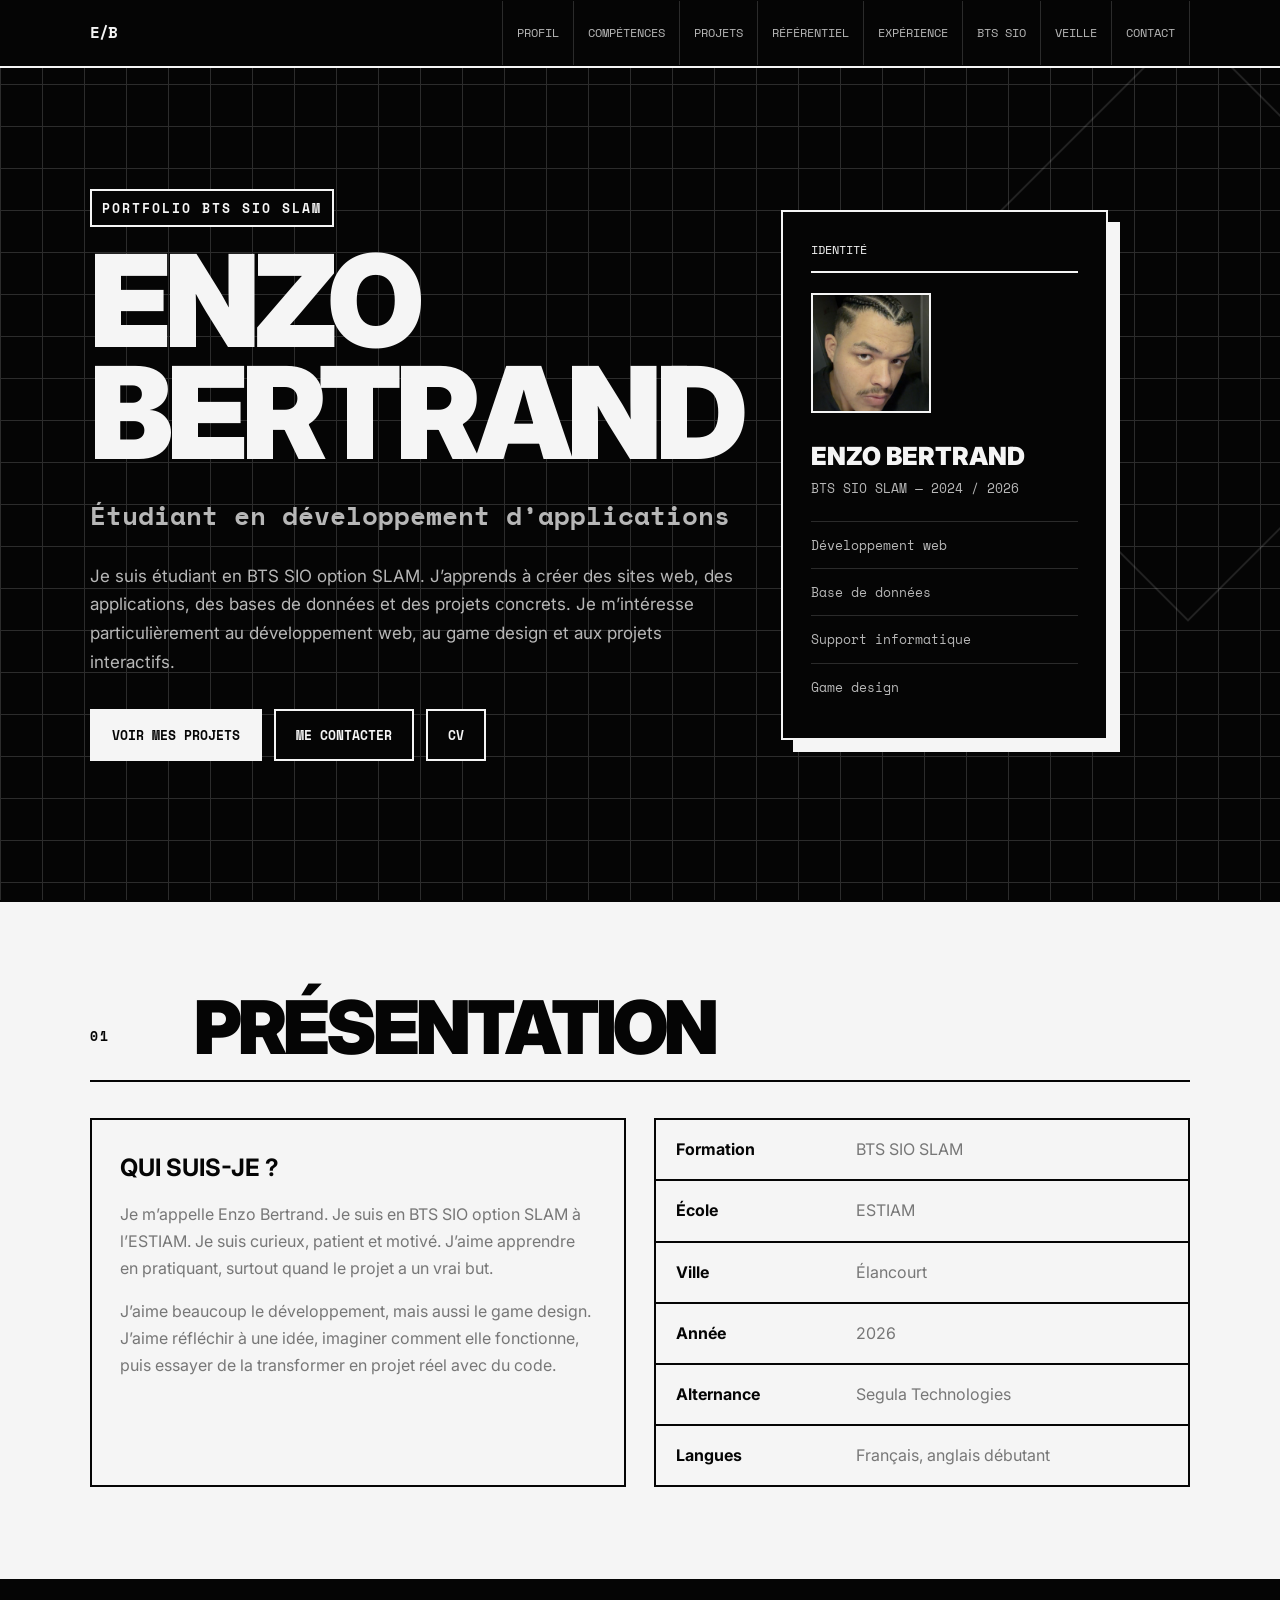
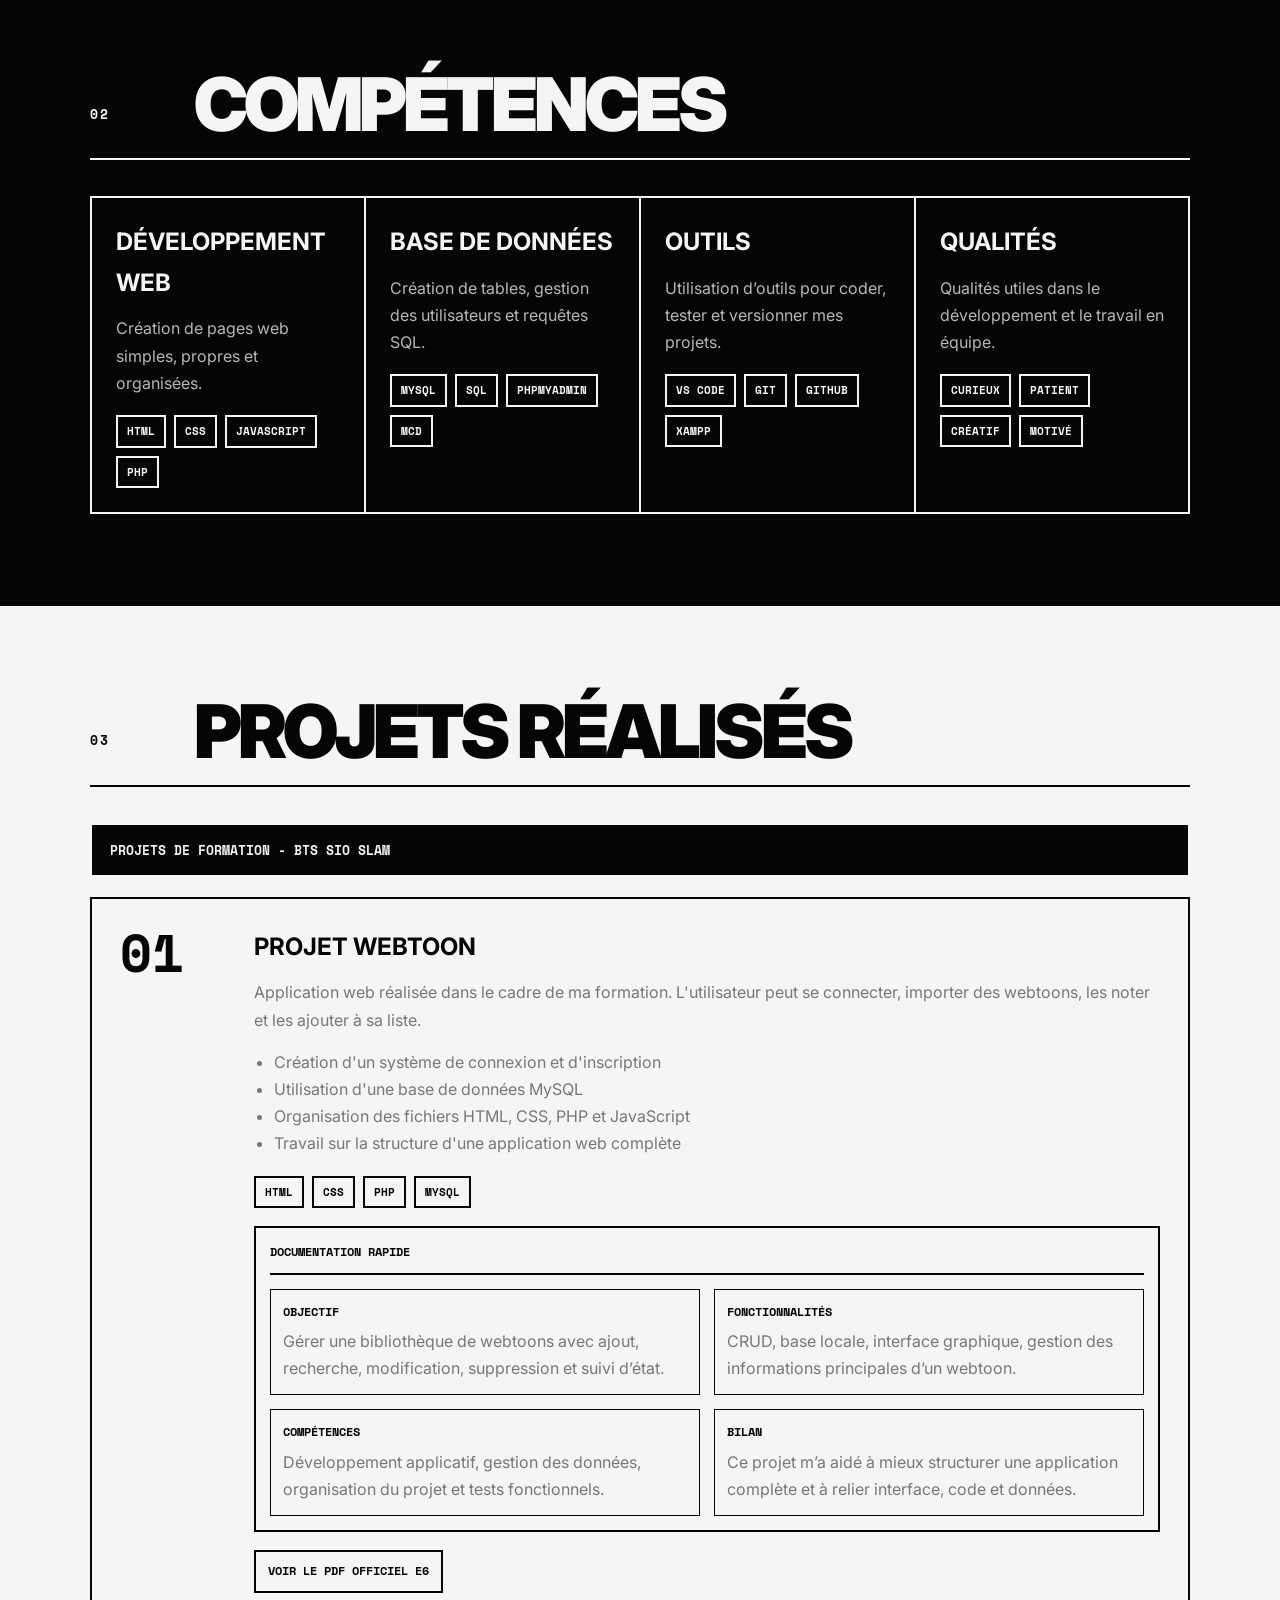
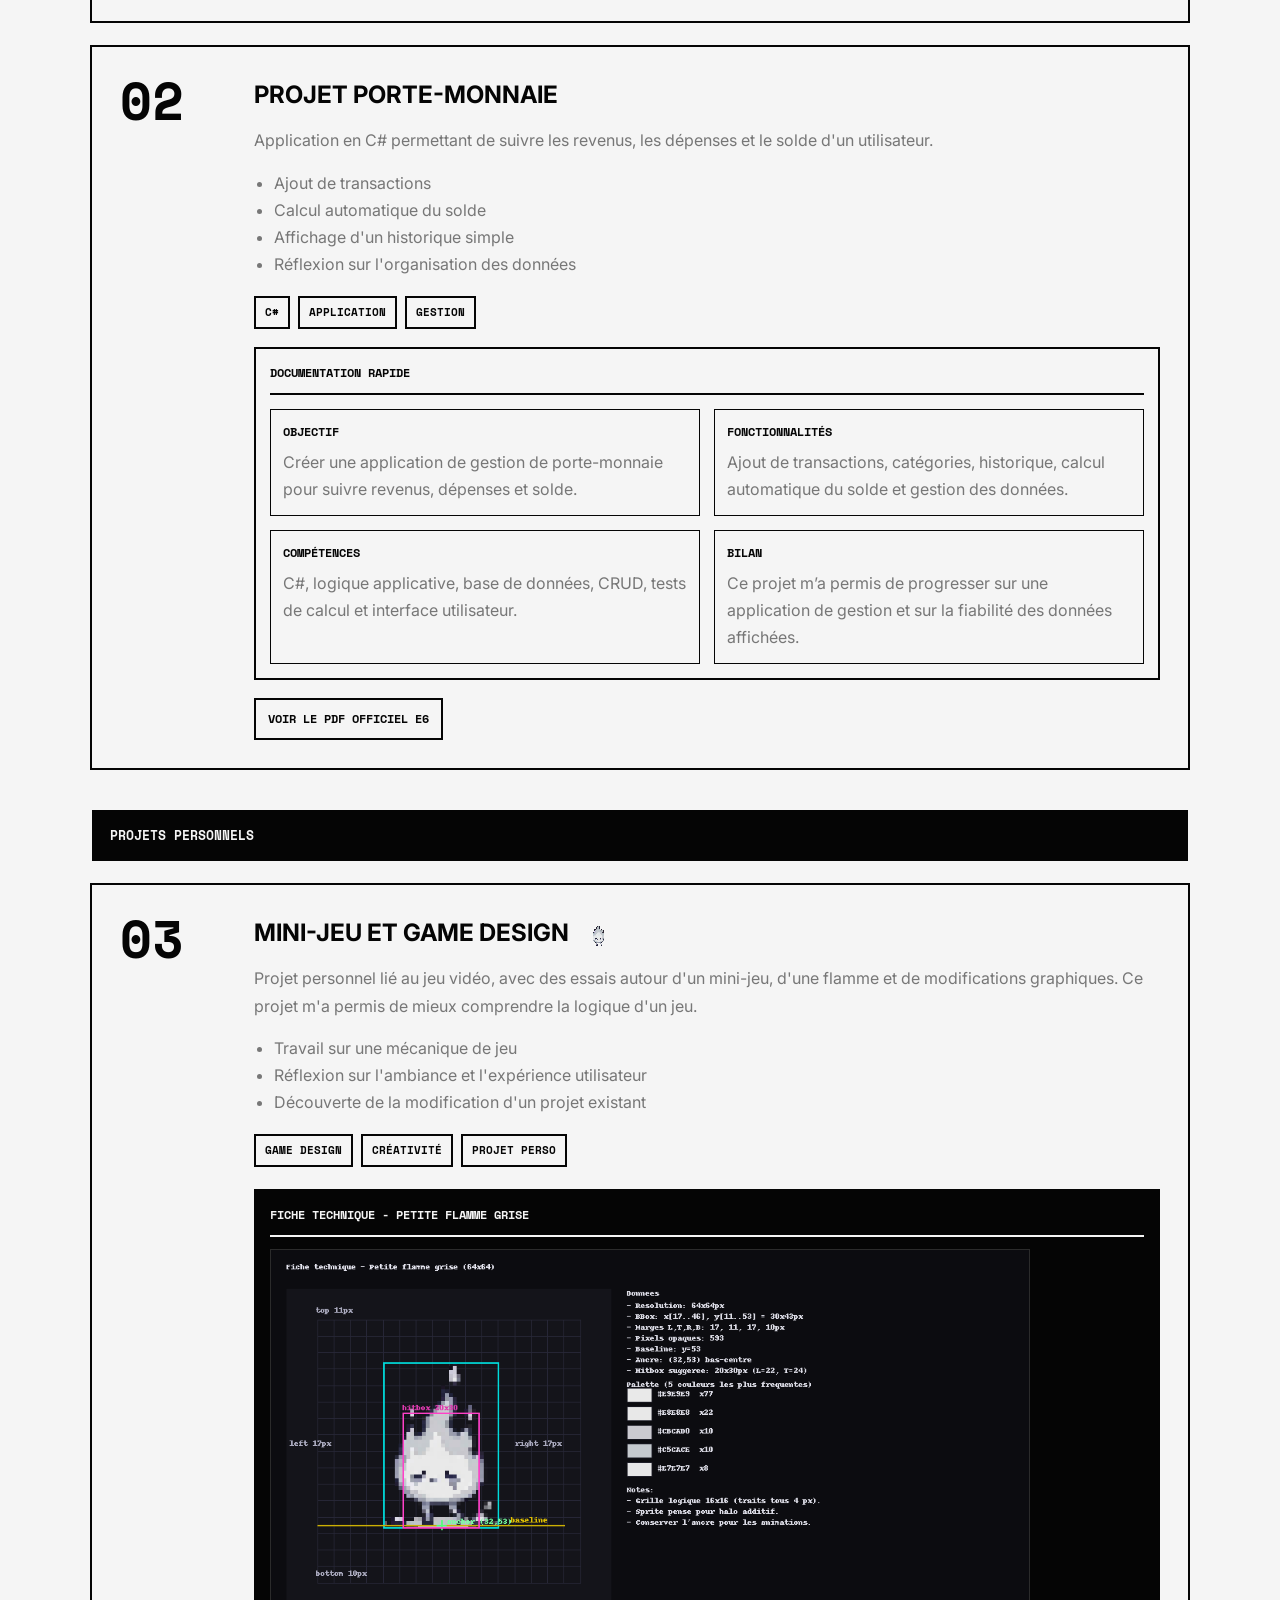
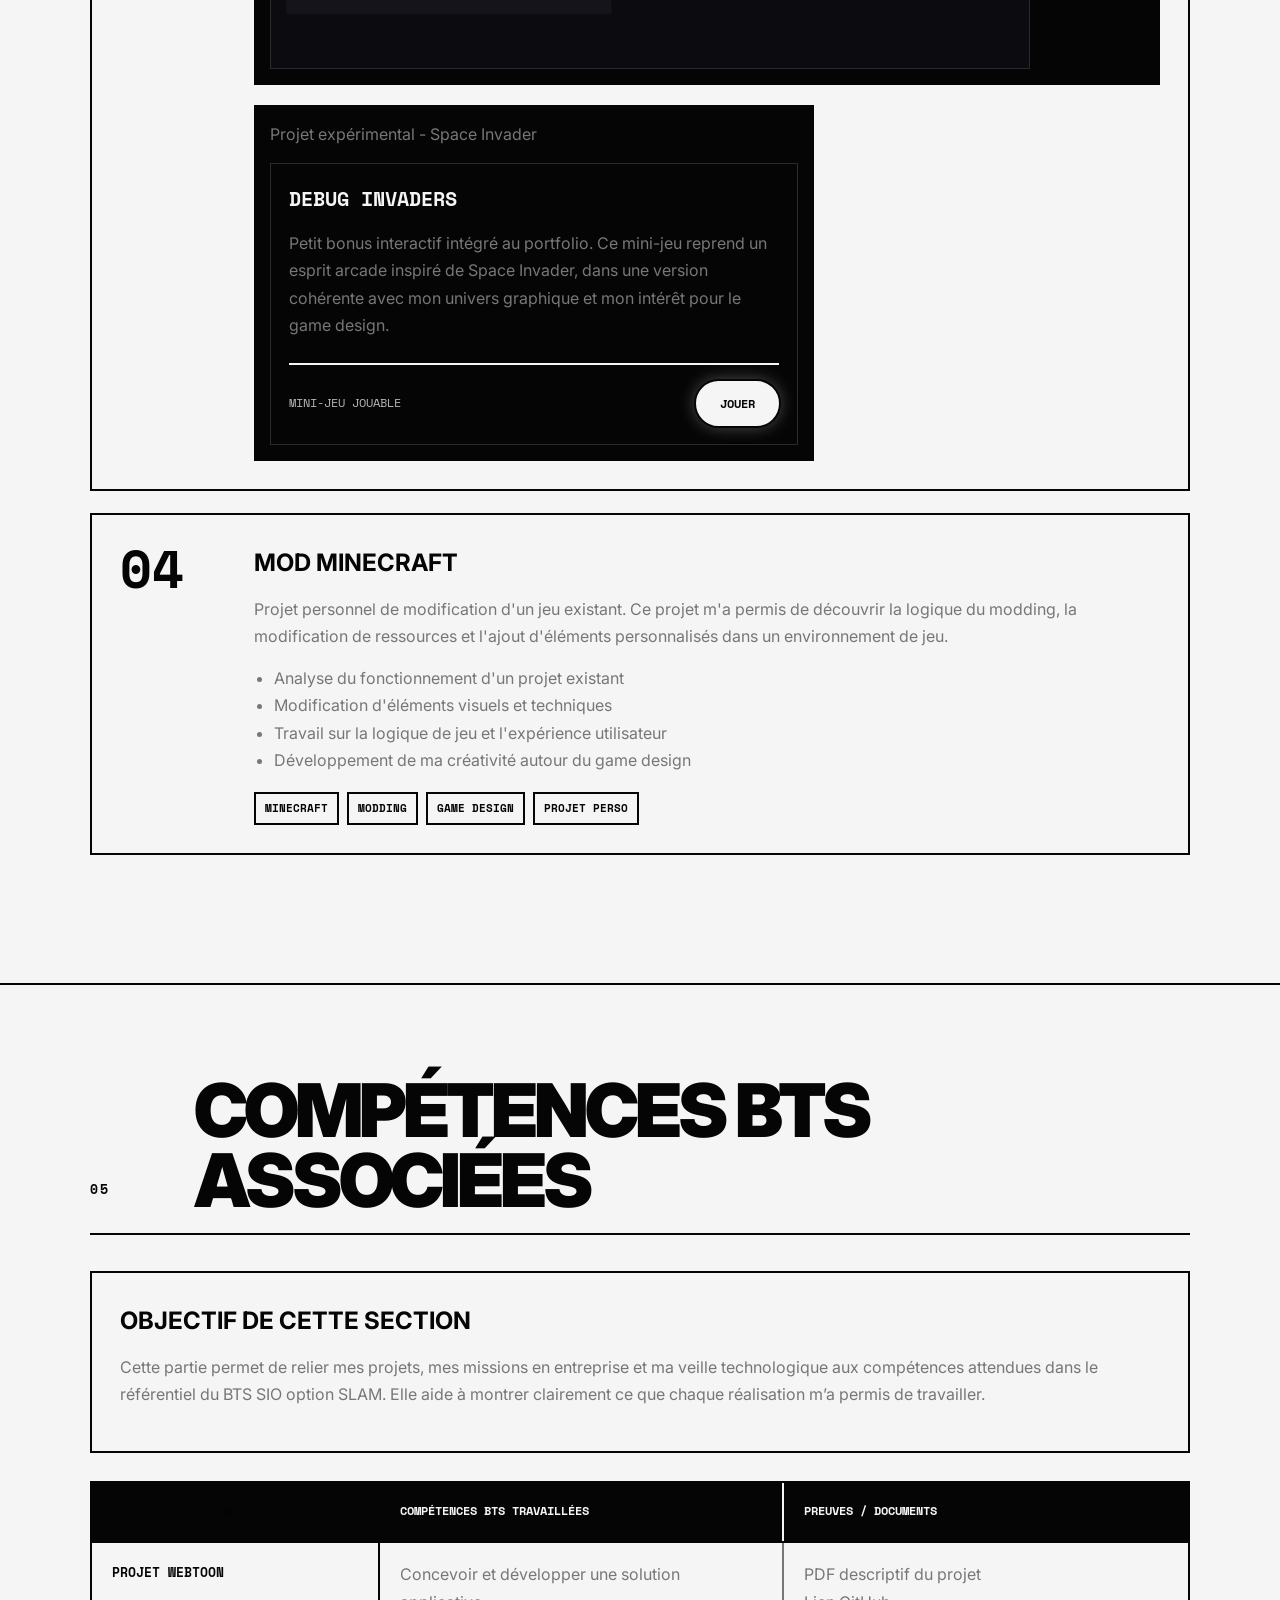
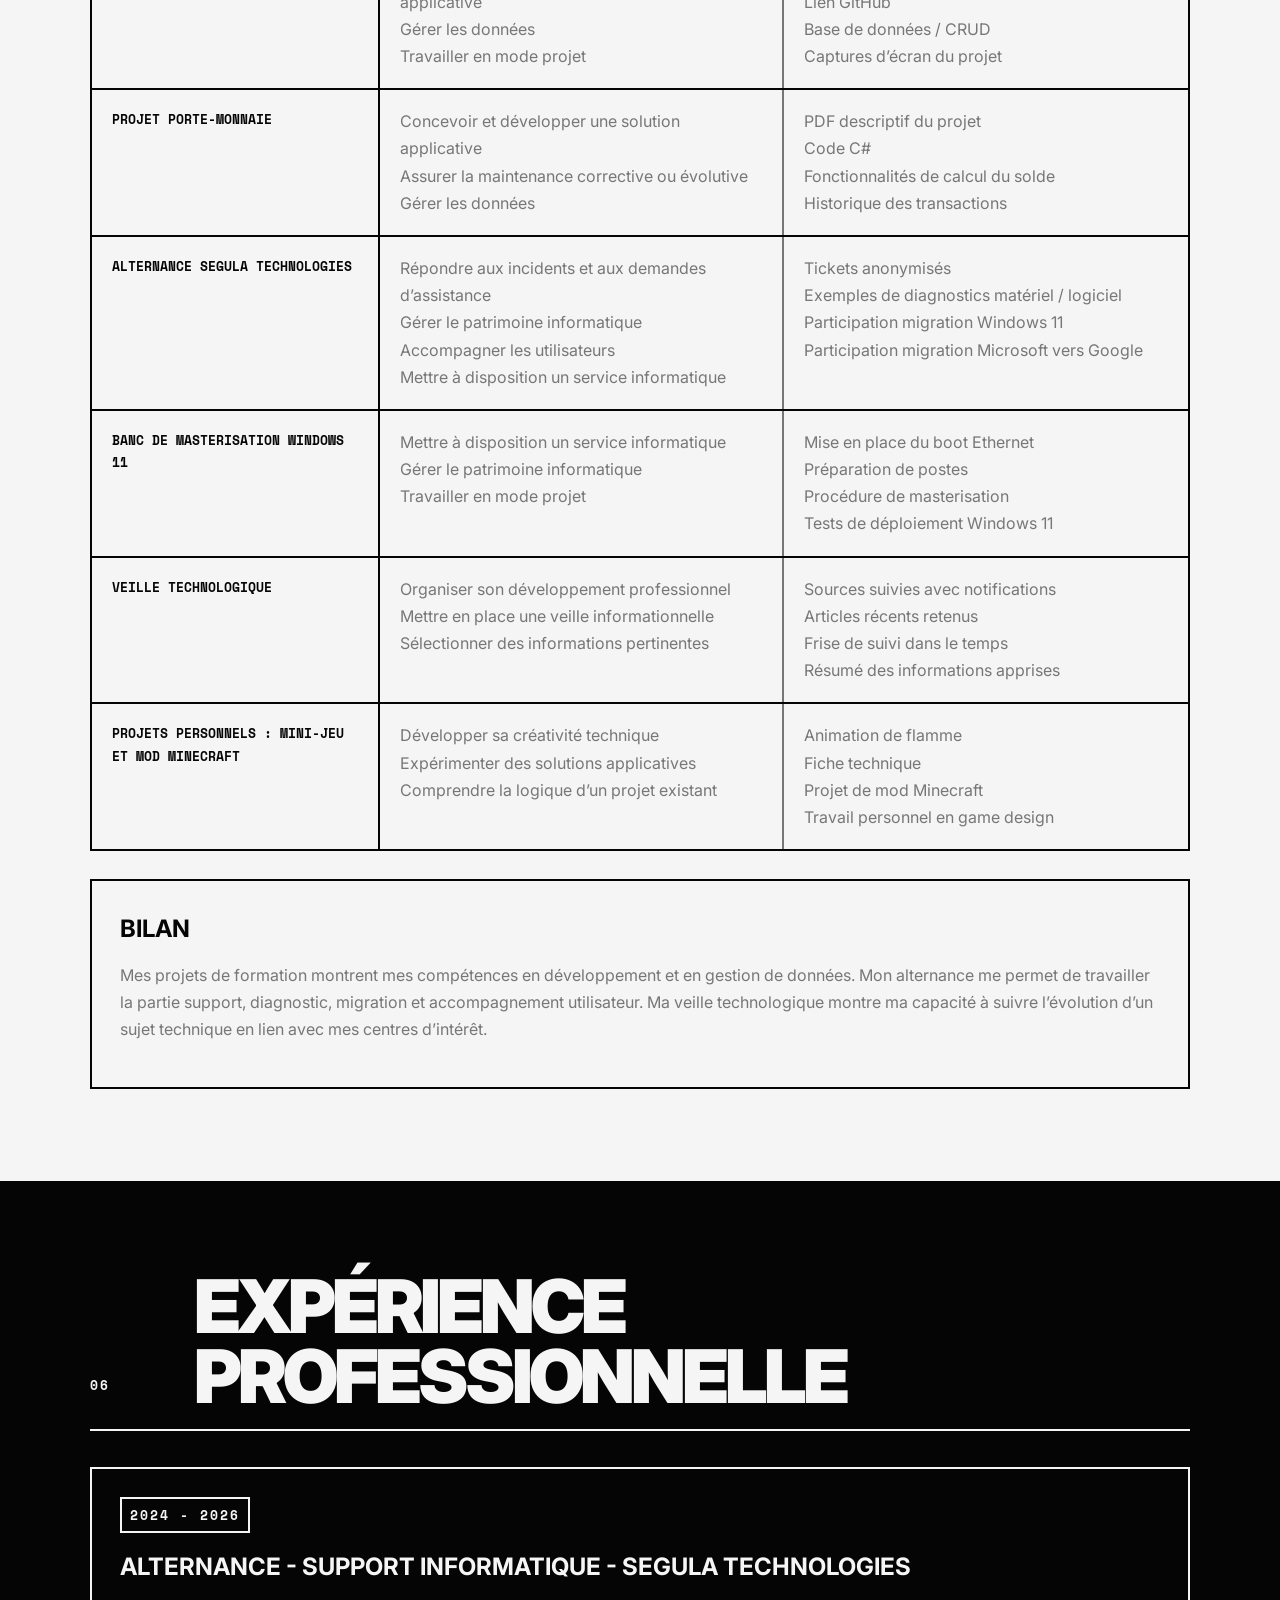
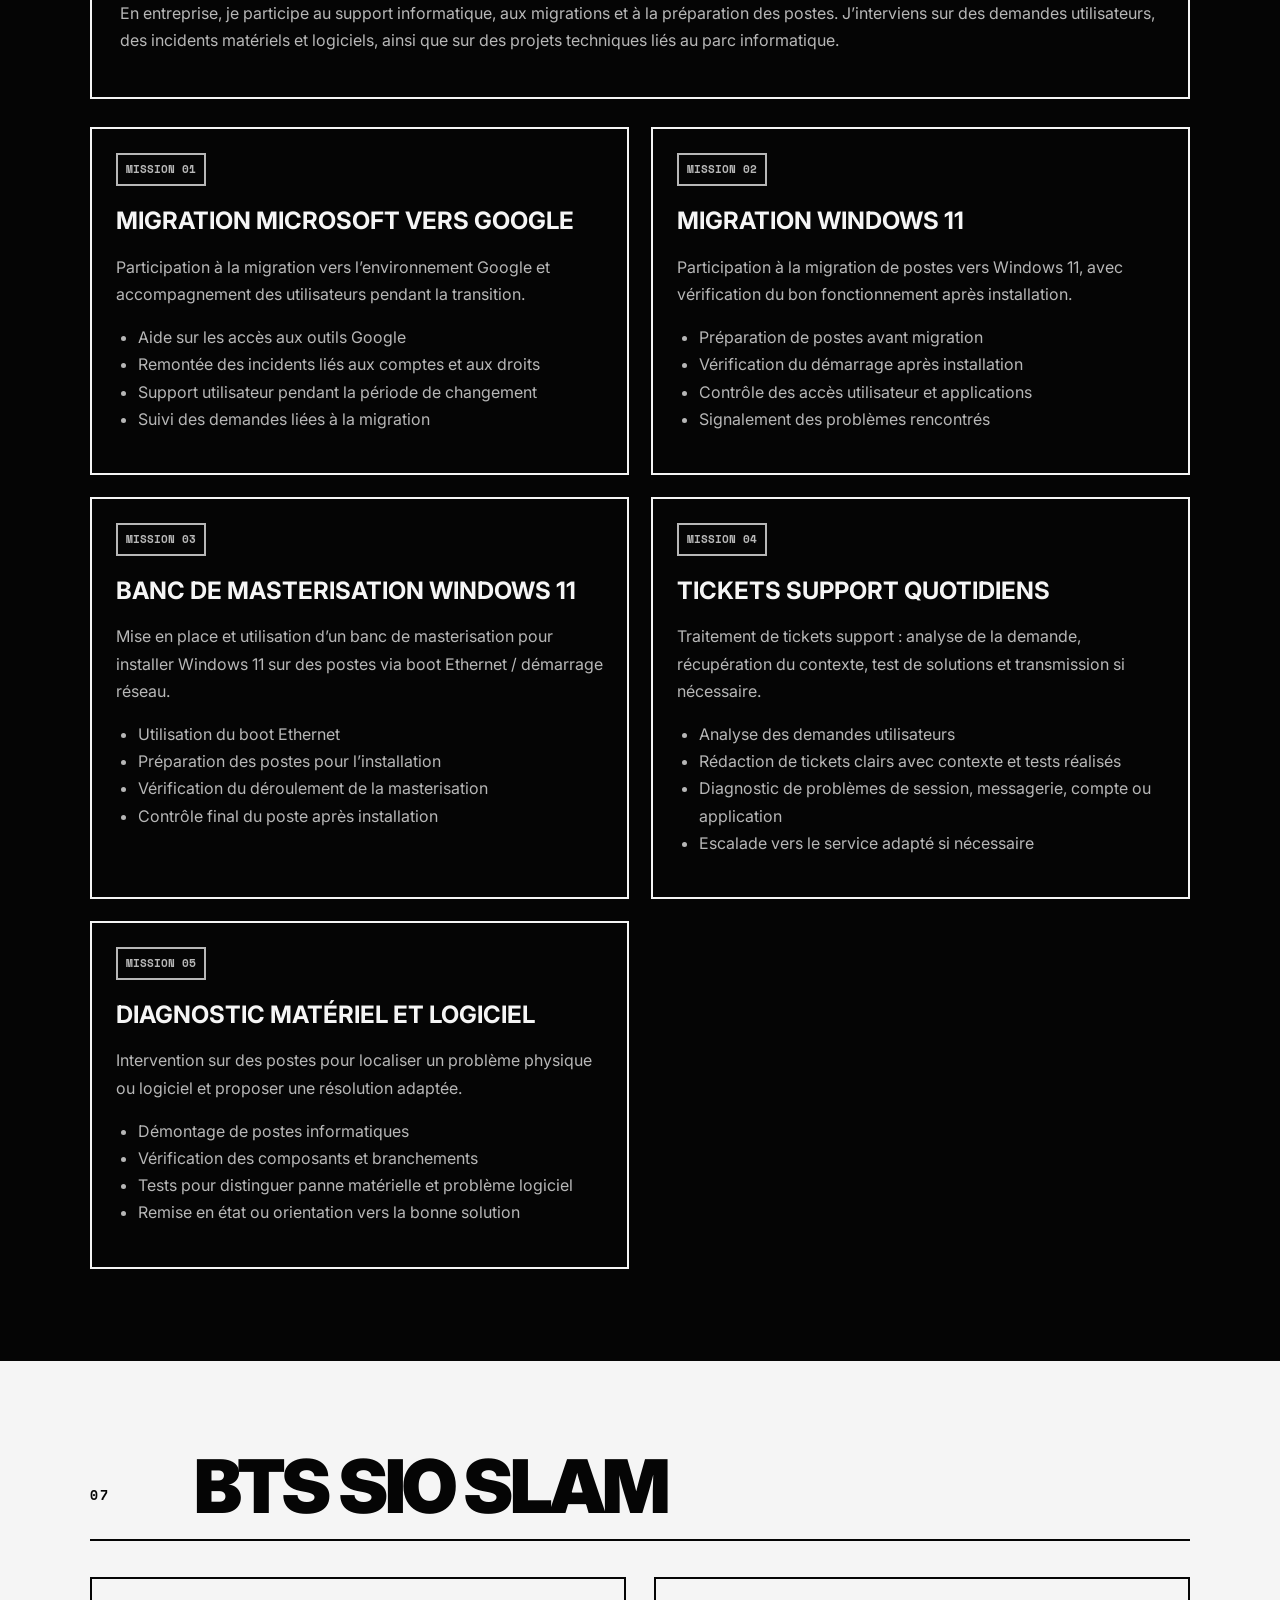
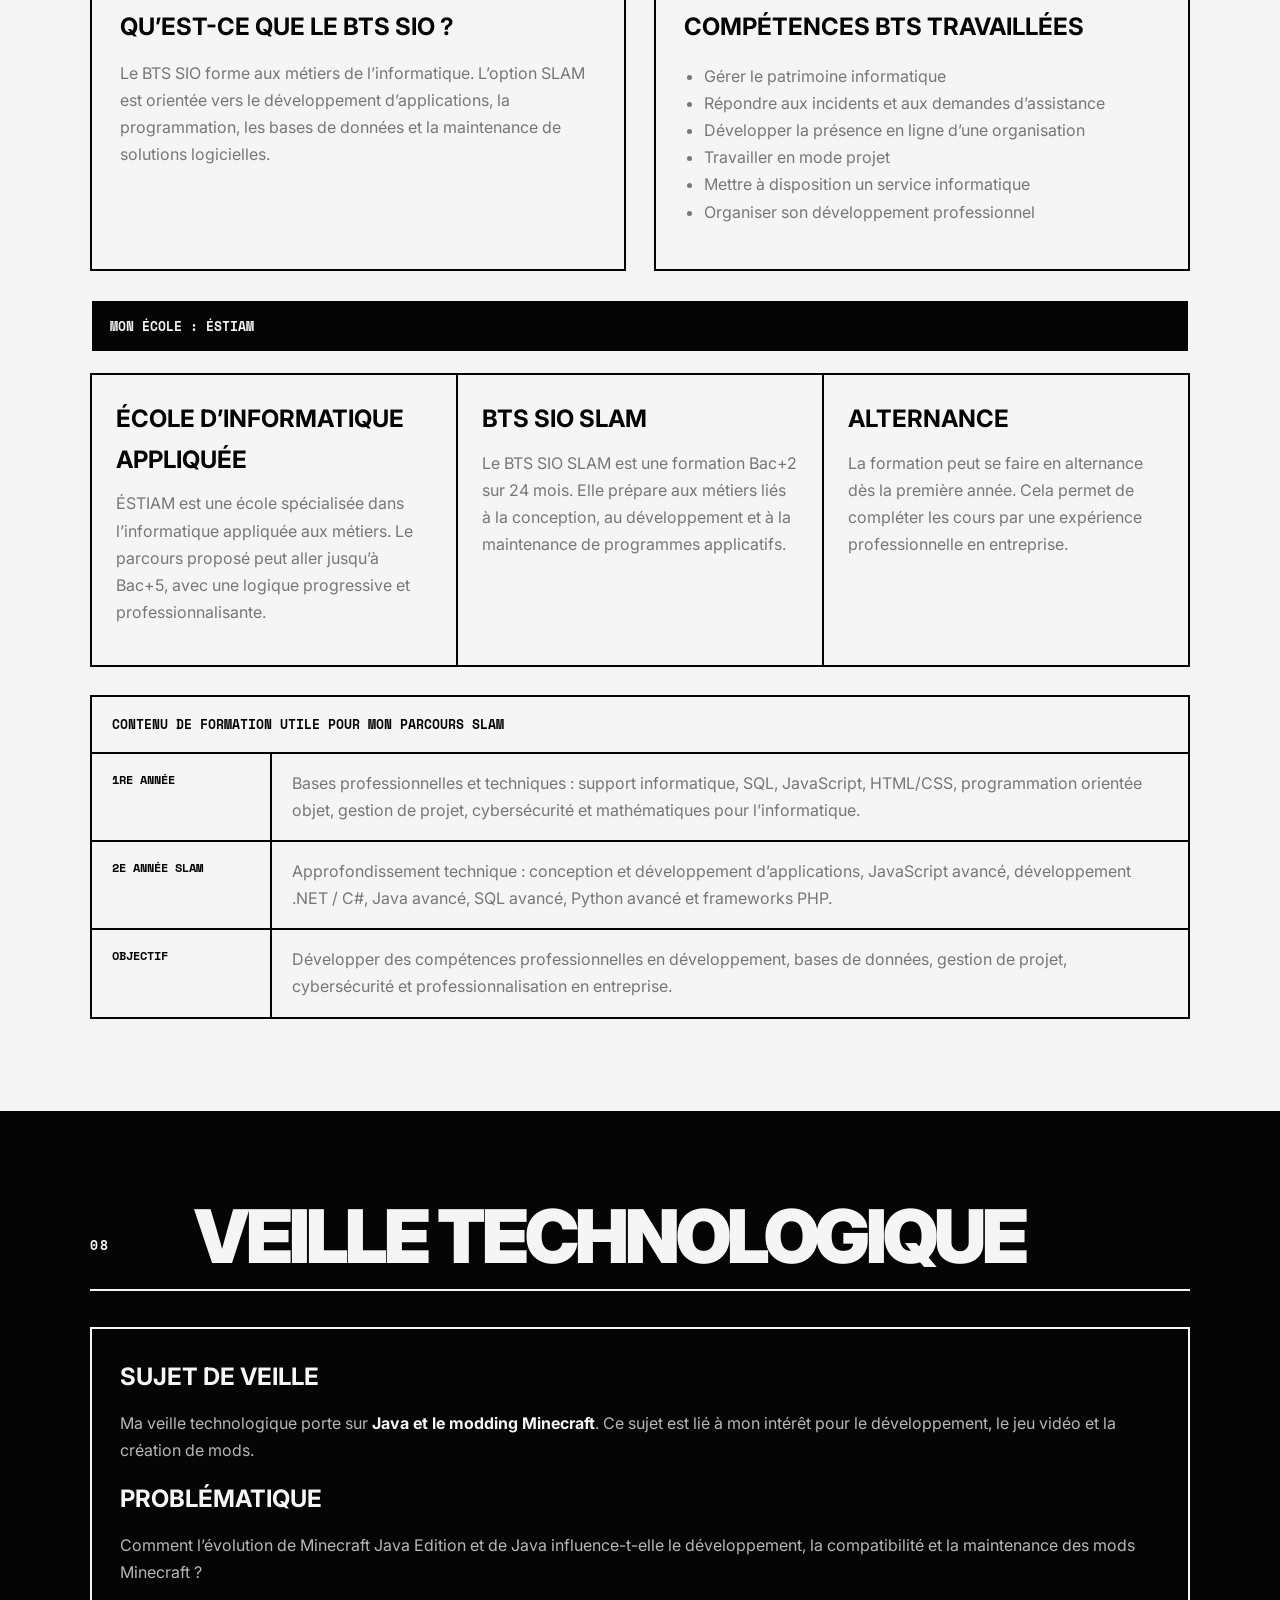
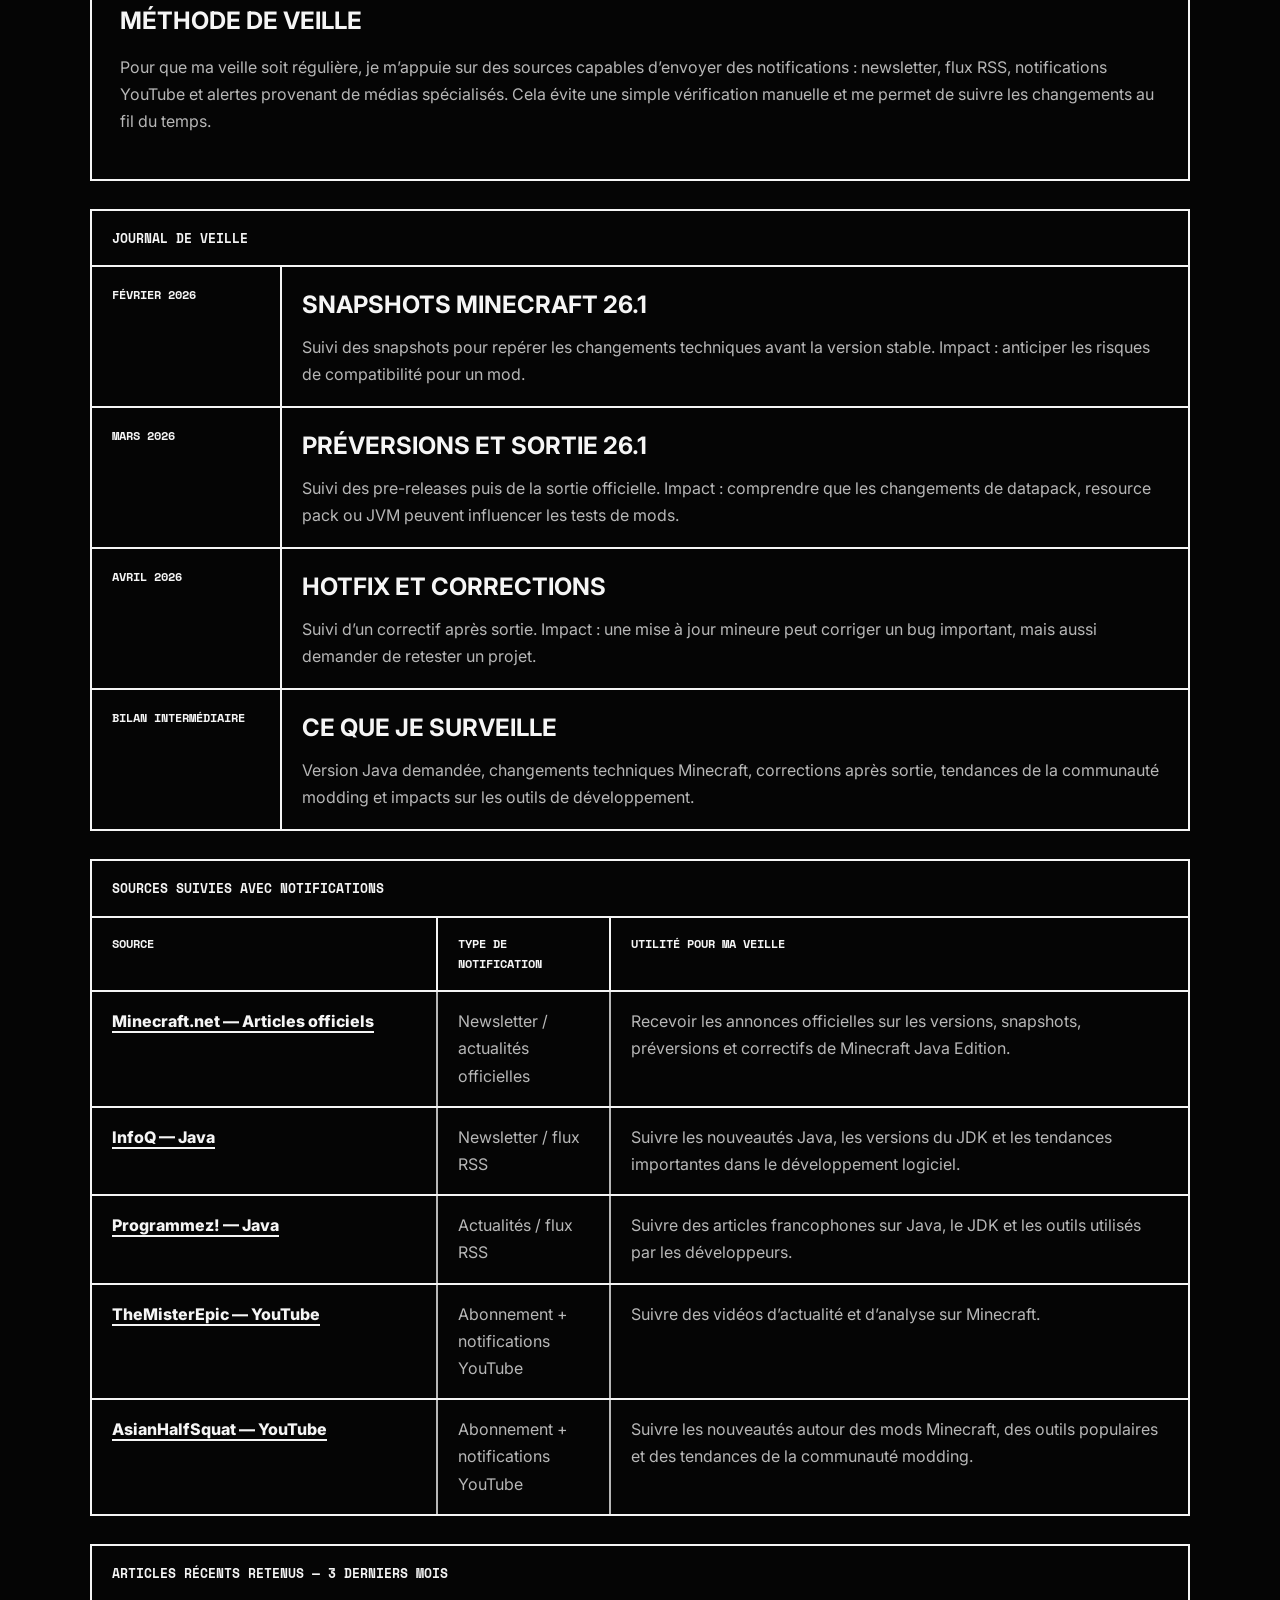
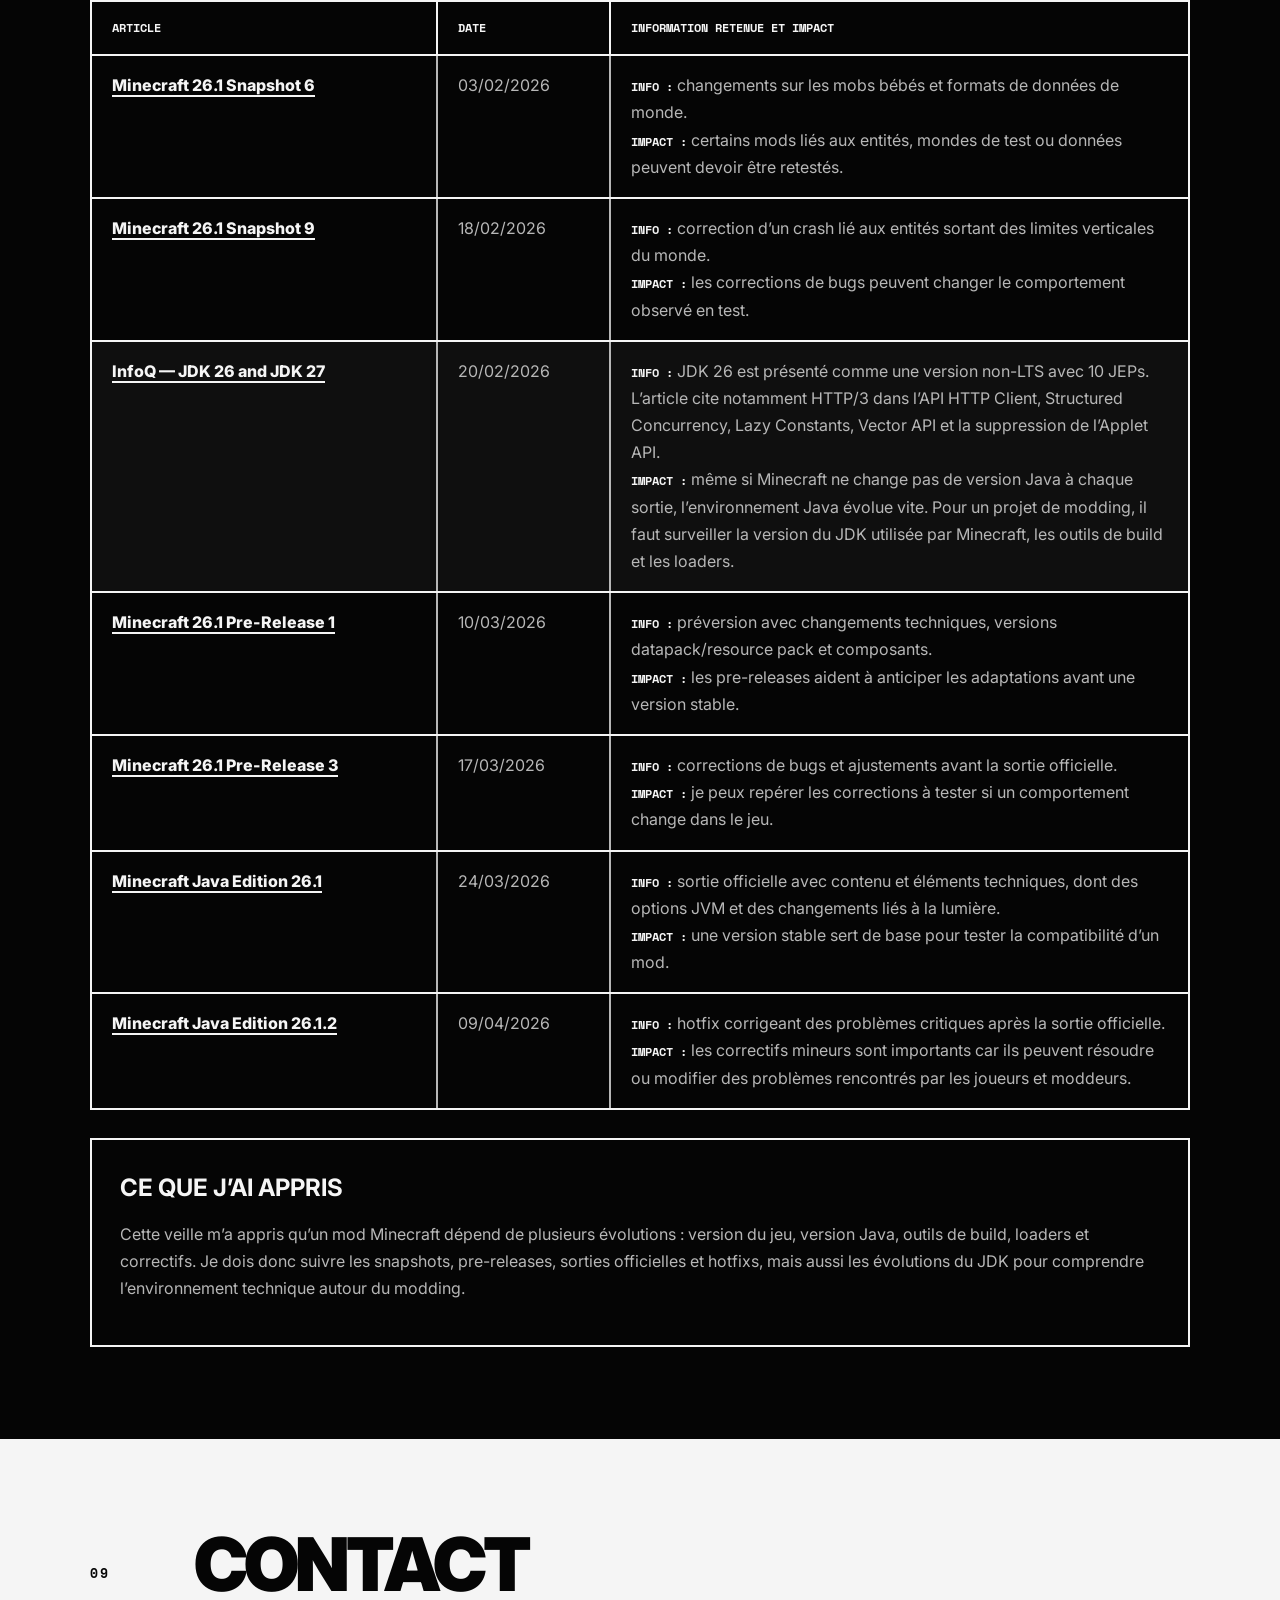
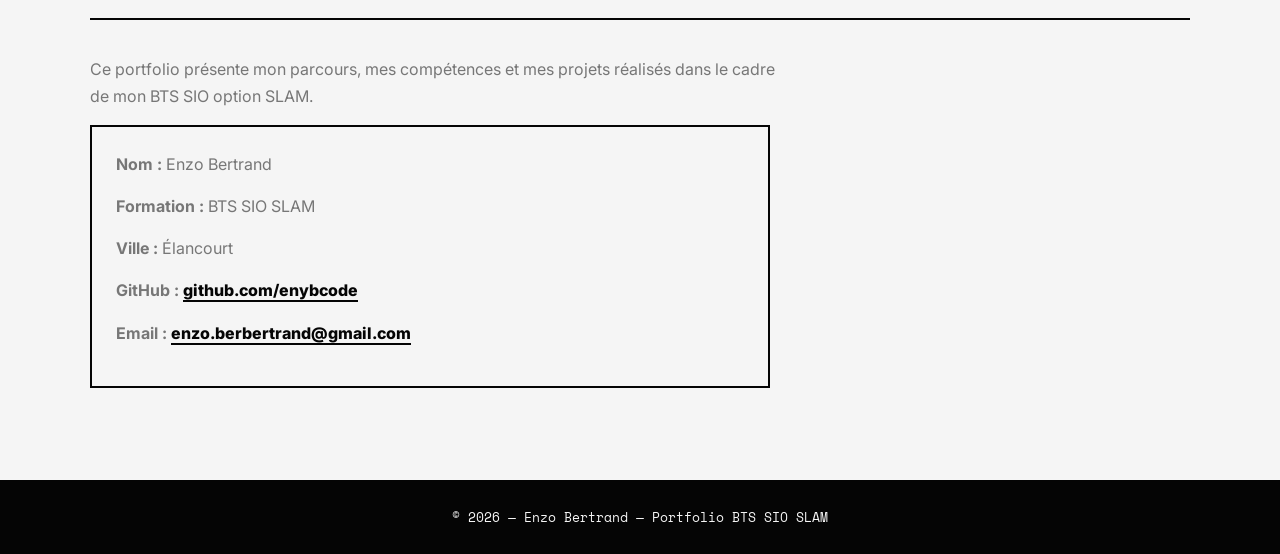
==== commit be68b20c: "enlever section excel" ====
--- a/index.html
+++ b/index.html
@@ -446,19 +446,7 @@
                 </span>
             </div>
         </div>
-
-        
-        <div class="official-skill-doc block">
-            <h3>Document officiel des compétences</h3>
-            <p>
-                Cette synthèse présente les compétences de façon lisible pour le portfolio. Le document officiel
-                du BTS SIO, avec les cases de validation, doit rester disponible à part pour le jury.
-            </p>
-            <a class="doc-link disabled-link" href="#" aria-disabled="true">Tableau officiel à ajouter (.xlsx)</a>
-        </div>
-
-
-        <div class="bts-skills-summary block">
+<div class="bts-skills-summary block">
             <h3>Bilan</h3>
             <p>
                 Mes projets de formation montrent mes compétences en développement et en gestion de données.
--- a/assets/css/style.css
+++ b/assets/css/style.css
@@ -1486,14 +1486,9 @@
     margin: 0;
 }
 
-.official-skill-doc {
-    margin-top: 28px;
-}
-
-.disabled-link {
-    pointer-events: none;
-    opacity: 0.65;
-}
+
+
+
 
 .enterprise-mission-list {
     display: grid;
